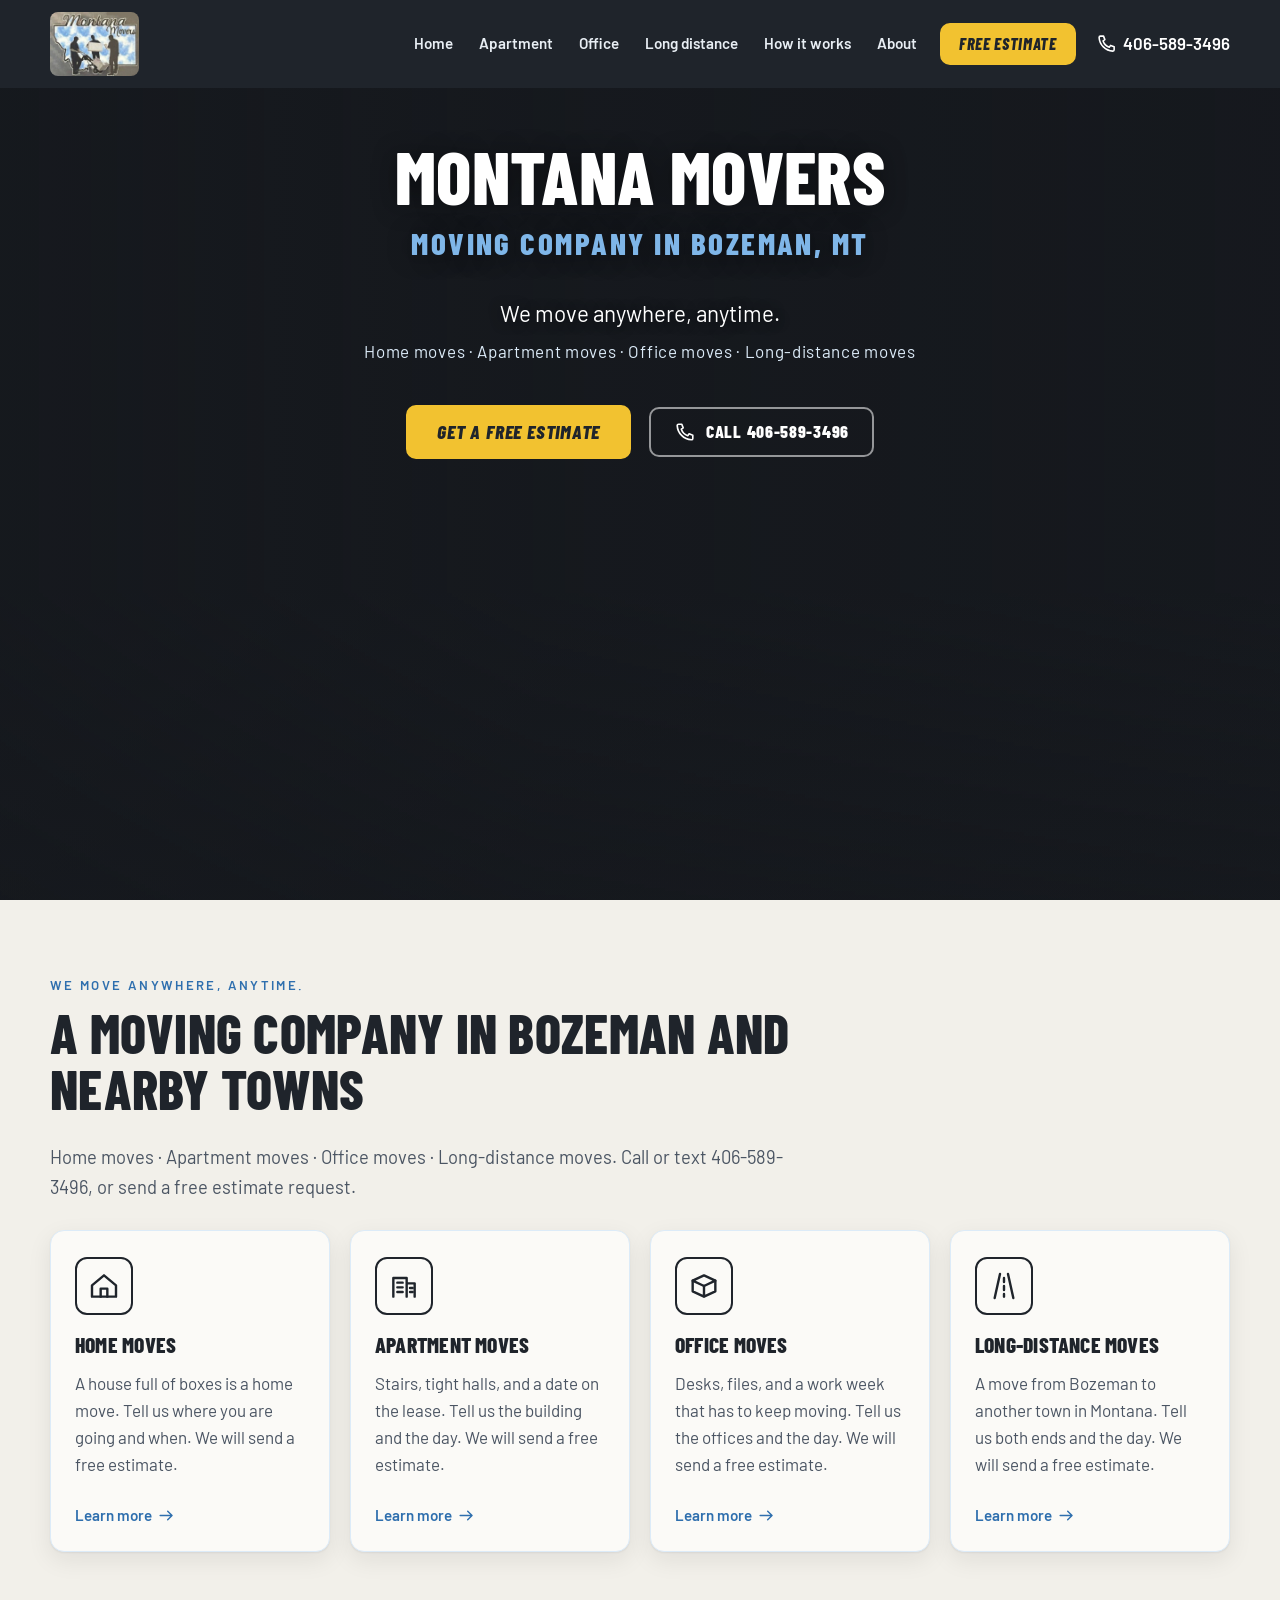
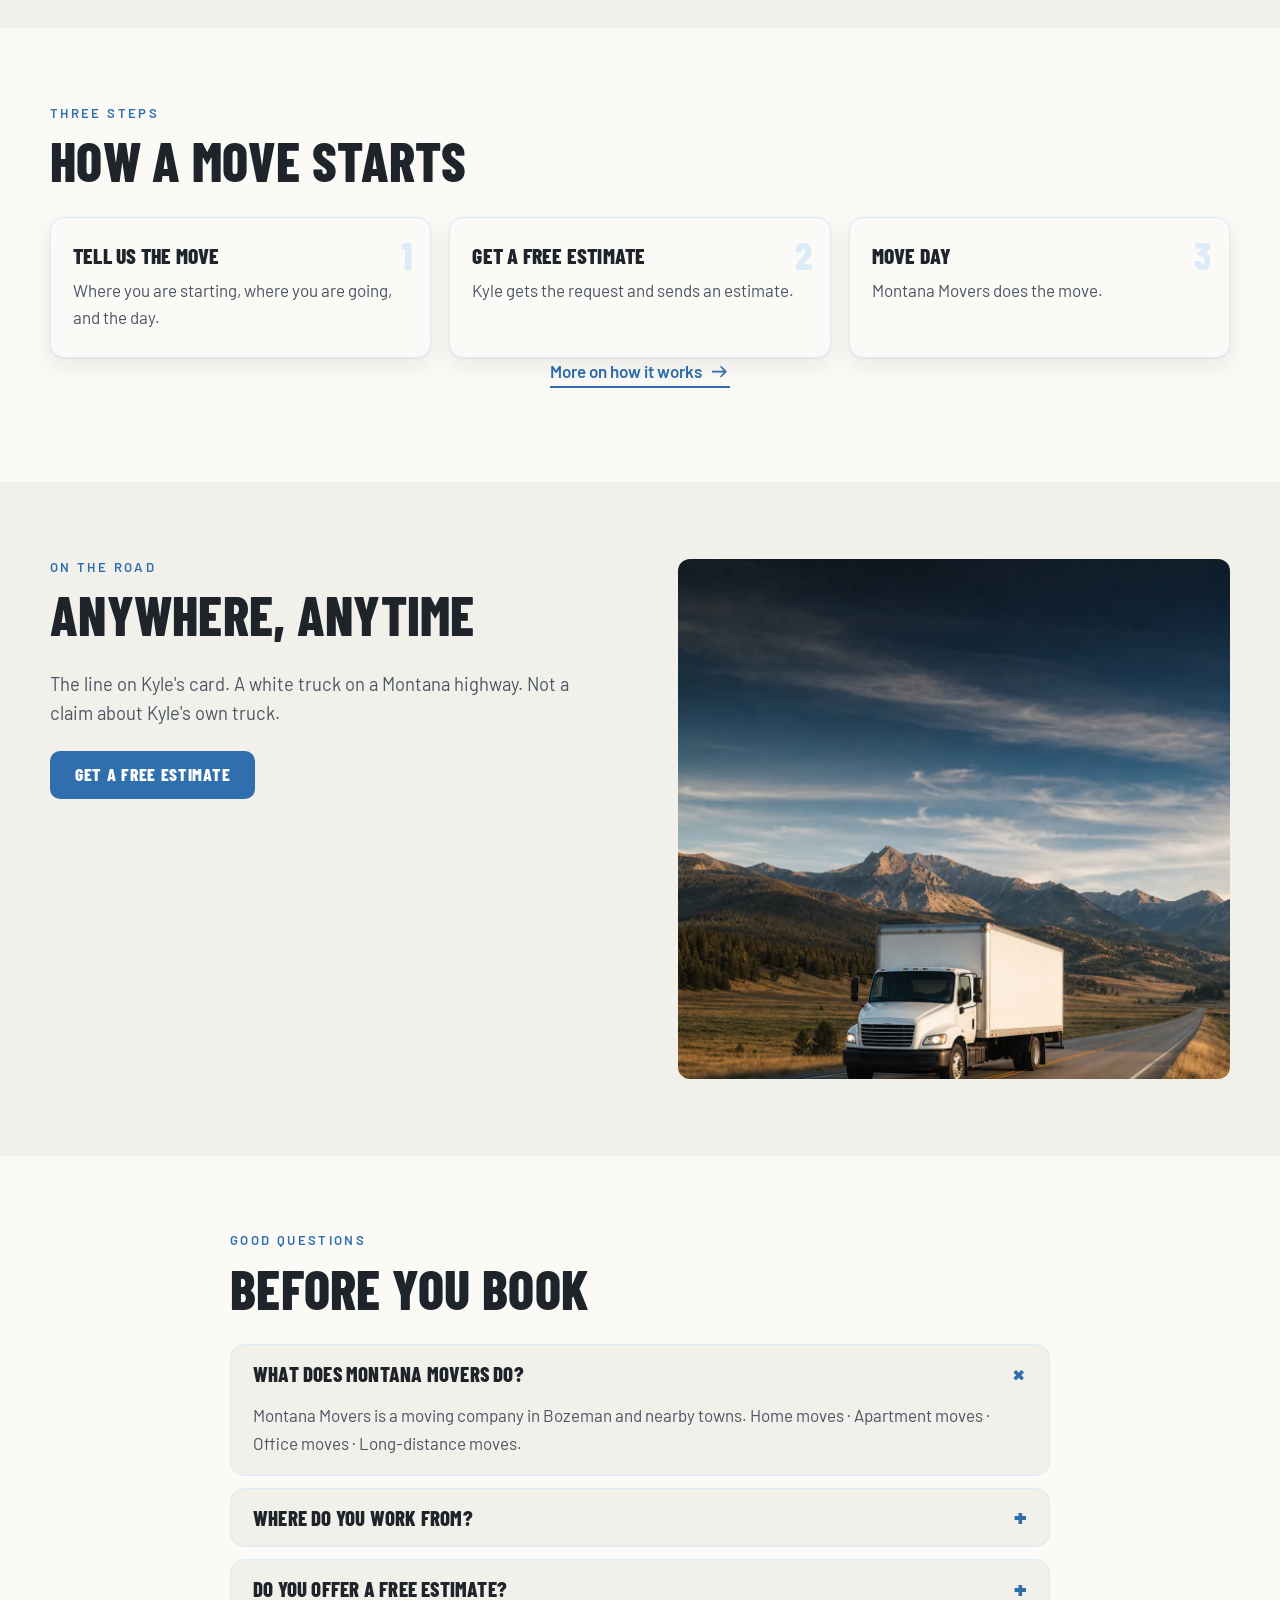
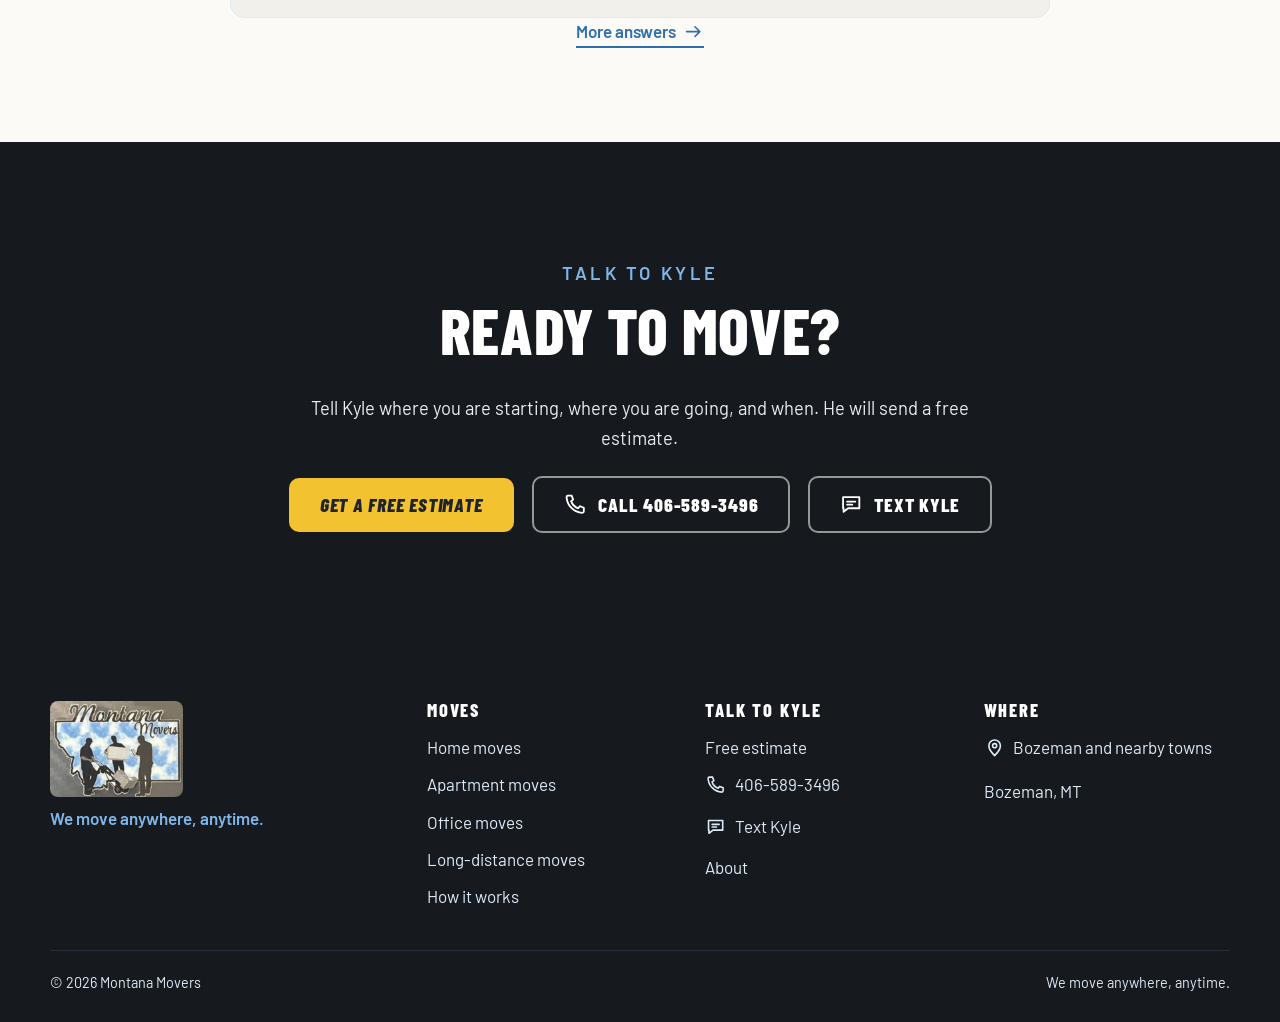
==== docs/index.html @ 8fa9cbfb "Deploy 2026-10-17 17:27" ====
<!doctype html>
<html lang="en-US">
<head>
<meta charset="utf-8">
<meta name="viewport" content="width=device-width, initial-scale=1, viewport-fit=cover">
<title>Montana Movers | Moving Company in Bozeman, MT</title>
<meta name="description" content="Montana Movers is a moving company in Bozeman, MT. Home, apartment, office, and long-distance moves. Get a free estimate or call 406-589-3496.">
<link rel="canonical" href="https://thomasg42.github.io/montana-movers/">
<meta name="robots" content="noindex, nofollow">
<meta name="theme-color" content="#16191E">
<meta name="format-detection" content="telephone=no">
<link rel="icon" href="./assets/favicon.png?v=20261017-logo" type="image/png">
<link rel="apple-touch-icon" href="./assets/apple-touch-icon.png">
<link rel="preconnect" href="https://fonts.googleapis.com">
<link rel="preconnect" href="https://fonts.gstatic.com" crossorigin>
<link rel="stylesheet" href="https://fonts.googleapis.com/css2?family=Barlow+Condensed:ital,wght@0,600;0,800;1,800&family=Barlow:wght@400;500;600&display=swap">
<link rel="stylesheet" href="./assets/site.css?v=20261017-logo">
<link rel="preload" as="image" href="./assets/hero/mm-hero-start-16x9.webp" fetchpriority="high" imagesrcset="./assets/hero/mm-hero-start-9x16.webp 1080w, ./assets/hero/mm-hero-start-16x9.webp 1920w" imagesizes="100vw">
<meta property="og:type" content="website">
<meta property="og:site_name" content="Montana Movers">
<meta property="og:title" content="Montana Movers | Moving Company in Bozeman, MT">
<meta property="og:description" content="Montana Movers is a moving company in Bozeman, MT. Home, apartment, office, and long-distance moves. Get a free estimate or call 406-589-3496.">
<meta property="og:url" content="https://thomasg42.github.io/montana-movers/">
<meta property="og:image" content="https://thomasg42.github.io/montana-movers/assets/og-image.png">
<meta property="og:image:width" content="1200">
<meta property="og:image:height" content="630">
<meta property="og:image:alt" content="A plain white moving truck on a driveway under Montana mountains and open sky. Illustrative scene, not Kyle's truck.">
<meta property="og:locale" content="en_US">
<meta name="twitter:card" content="summary_large_image">
<meta name="twitter:title" content="Montana Movers | Moving Company in Bozeman, MT">
<meta name="twitter:description" content="Montana Movers is a moving company in Bozeman, MT. Home, apartment, office, and long-distance moves. Get a free estimate or call 406-589-3496.">
<meta name="twitter:image" content="https://thomasg42.github.io/montana-movers/assets/og-image.png">
<meta name="geo.region" content="US-MT">
<meta name="geo.placename" content="Bozeman">
<script type="application/ld+json">{"@context":"https://schema.org","@type":"MovingCompany","@id":"https://thomasg42.github.io/montana-movers/#business","name":"Montana Movers","url":"https://thomasg42.github.io/montana-movers/","telephone":"+1-406-589-3496","logo":"https://thomasg42.github.io/montana-movers/assets/brand/montana-movers-logo.jpg","image":"https://thomasg42.github.io/montana-movers/assets/hero/mm-hero-end-16x9.jpg","slogan":"We move anywhere, anytime.","address":{"@type":"PostalAddress","addressLocality":"Bozeman","addressRegion":"MT","addressCountry":"US"},"areaServed":[{"@type":"City","name":"Bozeman"},{"@type":"State","name":"Montana"}],"hasOfferCatalog":{"@type":"OfferCatalog","name":"Moving services","itemListElement":[{"@type":"Offer","itemOffered":{"@type":"Service","name":"Home moves","url":"https://thomasg42.github.io/montana-movers/home-moving/"}},{"@type":"Offer","itemOffered":{"@type":"Service","name":"Apartment moves","url":"https://thomasg42.github.io/montana-movers/apartment-moving/"}},{"@type":"Offer","itemOffered":{"@type":"Service","name":"Office moves","url":"https://thomasg42.github.io/montana-movers/office-moving/"}},{"@type":"Offer","itemOffered":{"@type":"Service","name":"Long-distance moves","url":"https://thomasg42.github.io/montana-movers/long-distance-moving/"}}]}}</script>
<script type="application/ld+json">{"@context":"https://schema.org","@type":"WebSite","name":"Montana Movers","url":"https://thomasg42.github.io/montana-movers/","publisher":{"@id":"https://thomasg42.github.io/montana-movers/#business"}}</script>
<script>
(function(){
  document.documentElement.classList.add('js');
  var motion = false, save = false;
  try { motion = window.matchMedia('(prefers-reduced-motion: no-preference)').matches; } catch (e) {}
  try { save = !!(navigator.connection && navigator.connection.saveData); } catch (e) {}
  if (motion && !save) document.documentElement.classList.add('js-motion');
  setTimeout(function(){ if (!window.__mmReady) document.documentElement.classList.remove('js'); }, 3000);
})();
</script>
</head>
<body class="page-home">
<!-- Generated by website/build.mjs from website/src/. Edit the source, not this file. -->
<svg width="0" height="0" style="position:absolute" aria-hidden="true" focusable="false"><defs>
<symbol id="i-truck" viewBox="0 0 24 24"><path d="M2 16.5V7.5h11v9M13 10.5h4.5l3 3v3H13"/><circle cx="6" cy="17.5" r="1.8"/><circle cx="17" cy="17.5" r="1.8"/></symbol>
<symbol id="i-home" viewBox="0 0 24 24"><path d="M3 11.5 12 4l9 7.5V20H3z"/><path d="M9.5 20v-6h5v6"/></symbol>
<symbol id="i-building" viewBox="0 0 24 24"><path d="M4 20V6h10v14M14 10h6v10"/><path d="M7 9.5h4M7 13h4M7 16.5h4M16.5 13.5h2M16.5 16.5h2"/></symbol>
<symbol id="i-road" viewBox="0 0 24 24"><path d="M9 3 5 21M15 3l4 18M12 6v3M12 12v3M12 18v2"/></symbol>
<symbol id="i-box" viewBox="0 0 24 24"><path d="M3.5 8 12 4l8.5 4L12 12z"/><path d="M3.5 8v8L12 20V12M20.5 8v8L12 20"/></symbol>
<symbol id="i-phone" viewBox="0 0 24 24"><path d="M5 3.5h3.5l1.5 4-2 1.5a11 11 0 0 0 7 7l1.5-2 4 1.5V19a1.5 1.5 0 0 1-1.5 1.5A16.5 16.5 0 0 1 3.5 5 1.5 1.5 0 0 1 5 3.5z"/></symbol>
<symbol id="i-chat" viewBox="0 0 24 24"><path d="M4 5h16v11H9l-4.5 3.5V16H4z"/><path d="M8 9.5h8M8 12.5h5"/></symbol>
<symbol id="i-check" viewBox="0 0 24 24"><path d="M4.5 12.5l4.5 4.5 10.5-10.5"/></symbol>
<symbol id="i-arrow" viewBox="0 0 24 24"><path d="M4 12h15M13.5 6.5L19 12l-5.5 5.5"/></symbol>
<symbol id="i-pin" viewBox="0 0 24 24"><path d="M12 21s-6.5-6.2-6.5-11.2a6.5 6.5 0 0 1 13 0C18.5 14.8 12 21 12 21z"/><circle cx="12" cy="9.8" r="2.3"/></symbol>
</defs></svg>
<a class="skip" href="#main">Skip to content</a>
<header class="site-header" data-header>
  <div class="wrap header-inner">
    <a class="brand" href="./" aria-label="Montana Movers, home">
      <img class="brand-logo" src="./assets/brand/montana-movers-logo.jpg?v=20261017-logo" alt="Montana Movers" width="400" height="288" decoding="async">
    </a>
    <nav class="nav" aria-label="Main">
      <button class="nav-toggle" type="button" aria-expanded="false" aria-controls="nav-menu"><span class="bars" aria-hidden="true"></span><span class="nav-toggle-label">Menu</span></button>
      <ul id="nav-menu" class="nav-menu">
        <li><a href="./home-moving/">Home</a></li><li><a href="./apartment-moving/">Apartment</a></li><li><a href="./office-moving/">Office</a></li><li><a href="./long-distance-moving/">Long distance</a></li>
        <li><a href="./how-it-works/">How it works</a></li>
        <li><a href="./about/">About</a></li>
        <li class="nav-cta"><a class="btn btn-yellow" href="./free-estimate/"><span>Free estimate</span></a></li>
      </ul>
    </nav>
    <a class="header-phone" href="tel:+14065893496"><svg class="ico" aria-hidden="true" focusable="false"><use href="#i-phone"></use></svg><span>406-589-3496</span></a>
  </div>
</header>
<main id="main">

<section class="hero" data-hero-slot="out-of-the-mess" aria-labelledby="hero-title">
  <div class="hero-media" aria-hidden="true">
    
    <picture class="hero-poster hero-poster-start">
      <source media="(orientation: portrait)" type="image/webp" srcset="./assets/hero/mm-hero-start-9x16.webp?v=20261017-logo">
      <source media="(orientation: portrait)" type="image/jpeg" srcset="./assets/hero/mm-hero-start-9x16.jpg?v=20261017-logo">
      <source type="image/webp" srcset="./assets/hero/mm-hero-start-16x9.webp?v=20261017-logo">
      <img src="./assets/hero/mm-hero-start-16x9.jpg?v=20261017-logo" alt="Packed two-car garage with a clear path to an open door. Illustrative scene, not a customer home." width="1920" height="1080" fetchpriority="high" decoding="async">
    </picture>
    
    <picture class="hero-poster hero-poster-end">
      <source media="(orientation: portrait)" type="image/webp" srcset="./assets/hero/mm-hero-end-9x16.webp?v=20261017-logo">
      <source media="(orientation: portrait)" type="image/jpeg" srcset="./assets/hero/mm-hero-end-9x16.jpg?v=20261017-logo">
      <source type="image/webp" srcset="./assets/hero/mm-hero-end-16x9.webp?v=20261017-logo">
      <img src="./assets/hero/mm-hero-end-16x9.jpg?v=20261017-logo" alt="A plain white moving truck on a driveway under Montana mountains and open sky. Illustrative scene, not Kyle's truck." width="1920" height="1080"  decoding="async">
    </picture>
    <canvas class="hero-canvas" data-hero-canvas></canvas>
    <video class="hero-video" data-hero-video poster="./assets/hero/mm-hero-start-16x9.jpg?v=20261017-logo" muted playsinline preload="none" disablepictureinpicture tabindex="-1"></video>
  </div>
  <div class="hero-inner">
    <a class="skip-intro" href="#what-we-do">Skip intro</a>
    <div class="hero-beat hero-beat-1" data-beat="1">
      <p class="hero-line">Moving day looks like this.</p>
      <p class="scroll-cue">Scroll</p>
    </div>
    <div class="hero-beat hero-beat-2" data-beat="2">
      <p class="hero-line">We'll take it from here.</p>
    </div>
    <div class="hero-beat hero-beat-3 is-on" data-beat="3">
      <div class="hero-reveal-copy">
        <h1 id="hero-title">Montana Movers <span class="hero-sub">Moving company in Bozeman, MT</span></h1>
        <p class="hero-tagline">We move anywhere, anytime.</p>
        <p class="hero-what">Home moves · Apartment moves · Office moves · Long-distance moves</p>
      </div>
      <div class="hero-reveal-actions btn-row">
        <a class="btn btn-yellow btn-lg" href="./free-estimate/"><span>Get a free estimate</span></a>
        <a class="btn btn-ghost-light" href="tel:+14065893496"><svg class="ico" aria-hidden="true" focusable="false"><use href="#i-phone"></use></svg><span>Call 406-589-3496</span></a>
      </div>
    </div>
  </div>
</section>

<section class="section section-paper" id="what-we-do" aria-labelledby="do-title">
  <div class="wrap">
    <div class="section-head reveal">
      <p class="kicker">We move anywhere, anytime.</p>
      <h2 id="do-title">A moving company in Bozeman and nearby towns</h2>
      <p class="section-lead">Home moves · Apartment moves · Office moves · Long-distance moves. Call or text 406-589-3496, or send a free estimate request.</p>
    </div>
    <div class="cards">
    <a class="card service-card reveal" style="--i:0" href="./home-moving/">
      <span class="card-ico"><svg class="ico" aria-hidden="true" focusable="false"><use href="#i-home"></use></svg></span>
      <h3>Home moves</h3>
      <p>A house full of boxes is a home move. Tell us where you are going and when. We will send a free estimate.</p>
      <span class="card-foot"><span class="card-more">Learn more<svg class="ico" aria-hidden="true" focusable="false"><use href="#i-arrow"></use></svg></span></span>
    </a>
    <a class="card service-card reveal" style="--i:1" href="./apartment-moving/">
      <span class="card-ico"><svg class="ico" aria-hidden="true" focusable="false"><use href="#i-building"></use></svg></span>
      <h3>Apartment moves</h3>
      <p>Stairs, tight halls, and a date on the lease. Tell us the building and the day. We will send a free estimate.</p>
      <span class="card-foot"><span class="card-more">Learn more<svg class="ico" aria-hidden="true" focusable="false"><use href="#i-arrow"></use></svg></span></span>
    </a>
    <a class="card service-card reveal" style="--i:2" href="./office-moving/">
      <span class="card-ico"><svg class="ico" aria-hidden="true" focusable="false"><use href="#i-box"></use></svg></span>
      <h3>Office moves</h3>
      <p>Desks, files, and a work week that has to keep moving. Tell us the offices and the day. We will send a free estimate.</p>
      <span class="card-foot"><span class="card-more">Learn more<svg class="ico" aria-hidden="true" focusable="false"><use href="#i-arrow"></use></svg></span></span>
    </a>
    <a class="card service-card reveal" style="--i:3" href="./long-distance-moving/">
      <span class="card-ico"><svg class="ico" aria-hidden="true" focusable="false"><use href="#i-road"></use></svg></span>
      <h3>Long-distance moves</h3>
      <p>A move from Bozeman to another town in Montana. Tell us both ends and the day. We will send a free estimate.</p>
      <span class="card-foot"><span class="card-more">Learn more<svg class="ico" aria-hidden="true" focusable="false"><use href="#i-arrow"></use></svg></span></span>
    </a>
  </div>
  </div>
</section>

<section class="section section-white" aria-labelledby="steps-title">
  <div class="wrap">
    <div class="section-head reveal">
      <p class="kicker">Three steps</p>
      <h2 id="steps-title">How a move starts</h2>
    </div>
    <ol class="flow"><li class="reveal" style="--i:0"><span class="flow-n">1</span><h3>Tell us the move</h3><p>Where you are starting, where you are going, and the day.</p></li><li class="reveal" style="--i:1"><span class="flow-n">2</span><h3>Get a free estimate</h3><p>Kyle gets the request and sends an estimate.</p></li><li class="reveal" style="--i:2"><span class="flow-n">3</span><h3>Move day</h3><p>Montana Movers does the move.</p></li></ol>
    <p class="center reveal"><a class="text-link" href="./how-it-works/">More on how it works<svg class="ico" aria-hidden="true" focusable="false"><use href="#i-arrow"></use></svg></a></p>
  </div>
</section>

<section class="section section-paper" aria-labelledby="road-title">
  <div class="wrap split">
    <div class="reveal">
      <p class="kicker">On the road</p>
      <h2 id="road-title">Anywhere, anytime</h2>
      <p class="section-lead">The line on Kyle's card. A white truck on a Montana highway. Not a claim about Kyle's own truck.</p>
      <div class="btn-row">
        <a class="btn btn-sky" href="./free-estimate/"><span>Get a free estimate</span></a>
      </div>
    </div>
    <figure class="road-photo reveal">
      <img src="./assets/photos/anywhere-anytime.webp?v=20261017-logo" alt="A white box truck on a Montana highway with mountains ahead. Illustrative. Not Kyle's truck." width="1122" height="1402" loading="lazy">
      <figcaption>Illustrative. Not Kyle's truck or a customer's job.</figcaption>
    </figure>
  </div>
</section>

<section class="section section-white" aria-labelledby="faq-title">
  <div class="wrap narrow">
    <div class="section-head reveal">
      <p class="kicker">Good questions</p>
      <h2 id="faq-title">Before you book</h2>
    </div>
    <div class="faq"><details class="faq-item reveal" open><summary><h3>What does Montana Movers do?</h3></summary><div class="faq-a"><p>Montana Movers is a moving company in Bozeman and nearby towns. Home moves · Apartment moves · Office moves · Long-distance moves.</p></div></details><details class="faq-item reveal"><summary><h3>Where do you work from?</h3></summary><div class="faq-a"><p>Bozeman, MT. Bozeman and nearby towns.</p></div></details><details class="faq-item reveal"><summary><h3>Do you offer a free estimate?</h3></summary><div class="faq-a"><p>Yes. Send the move details or call 406-589-3496.</p></div></details></div>
    <p class="center reveal"><a class="text-link" href="./how-it-works/#faq">More answers<svg class="ico" aria-hidden="true" focusable="false"><use href="#i-arrow"></use></svg></a></p>
  </div>
</section>

<section class="cta-band" aria-labelledby="cta-title">
  <div class="wrap cta-inner reveal">
    <p class="kicker kicker-light">Talk to Kyle</p>
    <h2 id="cta-title">Ready to move?</h2>
    <p>Tell Kyle where you are starting, where you are going, and when. He will send a free estimate.</p>
    <div class="btn-row">
      <a class="btn btn-yellow btn-lg" href="./free-estimate/"><span>Get a free estimate</span></a>
      <a class="btn btn-ghost-light btn-lg" href="tel:+14065893496"><svg class="ico" aria-hidden="true" focusable="false"><use href="#i-phone"></use></svg><span>Call 406-589-3496</span></a>
      <a class="btn btn-ghost-light btn-lg" href="sms:+14065893496"><svg class="ico" aria-hidden="true" focusable="false"><use href="#i-chat"></use></svg><span>Text Kyle</span></a>
    </div>
  </div>
</section>
</main>
<footer class="site-footer">
  <div class="footer-body">
    <div class="wrap footer-grid">
      <div class="footer-brand">
        <a class="brand brand-footer" href="./" aria-label="Montana Movers, home"><img class="brand-logo" src="./assets/brand/montana-movers-logo.jpg?v=20261017-logo" alt="Montana Movers" width="400" height="288" decoding="async"></a>
        <p class="footer-tagline">We move anywhere, anytime.</p>
      </div>
      <div>
        <h2 class="footer-h">Moves</h2>
        <ul>
          <li><a href="./home-moving/">Home moves</a></li><li><a href="./apartment-moving/">Apartment moves</a></li><li><a href="./office-moving/">Office moves</a></li><li><a href="./long-distance-moving/">Long-distance moves</a></li>
          <li><a href="./how-it-works/">How it works</a></li>
        </ul>
      </div>
      <div>
        <h2 class="footer-h">Talk to Kyle</h2>
        <ul>
          <li><a href="./free-estimate/">Free estimate</a></li>
          <li><a href="tel:+14065893496"><svg class="ico" aria-hidden="true" focusable="false"><use href="#i-phone"></use></svg><span>406-589-3496</span></a></li>
          <li><a href="sms:+14065893496"><svg class="ico" aria-hidden="true" focusable="false"><use href="#i-chat"></use></svg><span>Text Kyle</span></a></li>
          <li><a href="./about/">About</a></li>
        </ul>
      </div>
      <div>
        <h2 class="footer-h">Where</h2>
        <p class="footer-where"><svg class="ico" aria-hidden="true" focusable="false"><use href="#i-pin"></use></svg><span>Bozeman and nearby towns</span></p>
        <p class="footer-where">Bozeman, MT</p>
      </div>
    </div>
    <div class="wrap legal">
      <span>&copy; 2026 Montana Movers</span>
      <span>We move anywhere, anytime.</span>
    </div>
  </div>
</footer>
<div class="mobile-bar" aria-label="Contact Kyle">
  <a href="tel:+14065893496"><svg class="ico" aria-hidden="true" focusable="false"><use href="#i-phone"></use></svg><span>Call</span></a>
  <a href="sms:+14065893496"><svg class="ico" aria-hidden="true" focusable="false"><use href="#i-chat"></use></svg><span>Text</span></a>
  <a class="mb-primary" href="./free-estimate/"><span>Free estimate</span></a>
</div>
<script src="./assets/config.js?v=20261017-logo"></script>
<script src="./assets/mm-core.js?v=20261017-logo"></script>
<script src="./assets/site.js?v=20261017-logo" defer></script>
</body>
</html>
---- docs/assets/site.css ----
/* Montana Movers. Bridger Bayworks design system, Kyle's card colors. */
:root {
  --graphite-900: #16191E;
  --graphite-800: #1F242B;
  --graphite-700: #2B3139;
  --sky: #7FB6E8;
  --sky-600: #2F6FAE;
  --sky-200: #DCEBF8;
  --paper: #F2F0EA;
  --paper-2: #E8E5DC;
  --white: #FBFAF7;
  --ink: #1D232B;
  --ink-soft: #4B5563;
  --yellow: #F2C230;
  --yellow-600: #E0AE16;
  --ok: #2E7D4F;
  --err: #B3261E;
  --radius: 14px;
  --shadow: 0 1px 2px rgba(22, 25, 30, .06), 0 8px 24px rgba(22, 25, 30, .08);
  --display: 'Barlow Condensed', 'Arial Narrow', 'Roboto Condensed', sans-serif;
  --body: 'Barlow', system-ui, -apple-system, 'Segoe UI', sans-serif;
  --header-h: 88px;
}

*, *::before, *::after { box-sizing: border-box; }
html { -webkit-text-size-adjust: 100%; scroll-padding-top: calc(var(--header-h) + 12px); }
body {
  margin: 0;
  font: 400 1.0625rem/1.6 var(--body);
  color: var(--ink);
  background: var(--paper);
  overflow-x: hidden;
}
img, svg { display: block; max-width: 100%; }
a { color: var(--sky-600); }
a:hover { color: #245888; }
:focus-visible { outline: 3px solid var(--yellow); outline-offset: 2px; border-radius: 4px; }
h1, h2, h3 { font-family: var(--display); font-weight: 800; line-height: 1.02; margin: 0 0 .5em; text-transform: uppercase; letter-spacing: .005em; color: var(--graphite-800); }
h1 { font-size: clamp(2.5rem, 7vw, 4.6rem); }
h2 { font-size: clamp(2.1rem, 5vw, 3.4rem); }
h3 { font-size: 1.35rem; letter-spacing: .01em; }
p { margin: 0 0 1em; }
address { font-style: normal; }
.sr-only { position: absolute; width: 1px; height: 1px; padding: 0; margin: -1px; overflow: hidden; clip: rect(0 0 0 0); white-space: nowrap; border: 0; }
.center { text-align: center; }
.wrap { width: min(1180px, 100% - 32px); margin-inline: auto; }
.narrow { width: min(820px, 100% - 32px); }
.ico { width: 1.25em; height: 1.25em; flex: none; fill: none; stroke: currentColor; stroke-width: 1.8; stroke-linecap: round; stroke-linejoin: round; }
.skip, .skip-intro {
  position: absolute; left: 12px; z-index: 100;
  background: var(--yellow); color: var(--graphite-800);
  padding: 10px 14px; border-radius: 8px; font-weight: 600; text-decoration: none;
}
.skip { top: -60px; }
.skip:focus { top: 12px; }
.skip-intro { top: 12px; right: 12px; left: auto; opacity: 0; pointer-events: none; }
.skip-intro:focus { opacity: 1; pointer-events: auto; }

.kicker { font: 600 .82rem/1.3 var(--body); letter-spacing: .18em; text-transform: uppercase; color: var(--sky-600); margin-bottom: .7rem; }
.kicker-light { color: var(--sky); }
.lead { font-size: clamp(1.1rem, 2.2vw, 1.3rem); max-width: 40em; }
.fine { font-size: .9rem; color: var(--ink-soft); margin: .8rem 0 0; }
.opt { font-weight: 400; color: var(--ink-soft); font-size: .9em; }

.btn {
  --bg: var(--sky-600); --fg: #fff;
  display: inline-flex; align-items: center; justify-content: center; gap: .55em;
  min-height: 48px; padding: .7em 1.3em;
  background: var(--bg); color: var(--fg);
  font: 800 1.1rem/1 var(--display); letter-spacing: .04em; text-transform: uppercase; text-decoration: none;
  border: 2px solid var(--bg); border-radius: 10px; cursor: pointer;
  transition: transform .18s ease, background-color .18s ease, box-shadow .18s ease;
}
.btn:hover { color: var(--fg); transform: translateY(-1px); box-shadow: 0 6px 18px rgba(22, 25, 30, .18); }
.btn:active { transform: translateY(0); }
.btn-lg { min-height: 54px; font-size: 1.22rem; padding: .75em 1.5em; }
.btn-block { width: 100%; }
.btn-sky { --bg: var(--sky-600); --fg: #fff; }
.btn-yellow { --bg: var(--yellow); --fg: var(--graphite-800); font-style: italic; }
.btn-yellow:hover { --bg: var(--yellow-600); }
.btn-outline { --bg: transparent; --fg: var(--sky-600); border-color: var(--sky-600); }
.btn-outline:hover { --bg: var(--sky-600); --fg: #fff; }
.btn-ghost-light { --bg: transparent; --fg: #fff; border-color: rgba(255, 255, 255, .55); }
.btn-ghost-light:hover { --bg: rgba(255, 255, 255, .12); border-color: #fff; }
.btn-row { display: flex; flex-wrap: wrap; gap: 14px 18px; align-items: center; margin-top: 1.4rem; }
.text-link { display: inline-flex; align-items: center; gap: .4em; font-weight: 600; text-decoration: none; border-bottom: 2px solid currentColor; padding-bottom: 1px; }
.text-link .ico { transition: transform .18s ease; }
.text-link:hover .ico { transform: translateX(3px); }

/* ---------- header ---------- */
.site-header { position: sticky; top: 0; z-index: 50; background: var(--graphite-800); color: #fff; transition: box-shadow .2s ease; }
.site-header.is-scrolled { box-shadow: 0 4px 20px rgba(0, 0, 0, .25); }
.header-inner { display: flex; align-items: center; gap: 20px; min-height: var(--header-h); }
.brand { display: inline-flex; align-items: center; gap: 12px; text-decoration: none; color: #fff; margin-right: auto; }
.brand:hover { color: #fff; }
.brand-state { width: 42px; height: 28px; color: var(--sky); flex: none; }
.brand-words { display: grid; font-family: var(--display); font-weight: 800; text-transform: uppercase; line-height: .9; }
.brand-words .b1 { font-size: 1.28rem; letter-spacing: .04em; color: #fff; }
.brand-words .b2 { font-size: .68rem; letter-spacing: .22em; font-family: var(--body); font-weight: 600; color: var(--sky); margin-top: 4px; }
.nav-menu { list-style: none; margin: 0; padding: 0; display: flex; align-items: center; gap: 4px; }
.nav-menu a:not(.btn) { display: block; padding: 10px 11px; color: #E8EEF4; text-decoration: none; font: 600 .95rem/1 var(--body); border-radius: 8px; }
.nav-menu a:not(.btn):hover, .nav-menu a[aria-current="page"]:not(.btn) { color: #fff; background: rgba(255, 255, 255, .08); }
.nav-menu a[aria-current="page"]:not(.btn) { box-shadow: inset 0 -3px 0 var(--yellow); }
.nav-cta { margin-left: 8px; }
.nav-cta .btn { min-height: 42px; font-size: 1.02rem; padding: .55em 1.05em; }
.nav-toggle { display: none; }
.header-phone { display: inline-flex; align-items: center; gap: 6px; color: #fff; text-decoration: none; font-weight: 600; }

@media (max-width: 1080px) {
  .nav-toggle {
    display: inline-flex; align-items: center; gap: 8px; min-height: 44px; padding: 8px 12px;
    background: transparent; color: #fff; border: 1.5px solid rgba(255, 255, 255, .4); border-radius: 10px;
    font: 600 .95rem/1 var(--body); cursor: pointer;
  }
  .bars, .bars::before, .bars::after { display: block; width: 18px; height: 2px; background: currentColor; border-radius: 2px; position: relative; transition: transform .2s ease; }
  .bars::before, .bars::after { content: ''; position: absolute; left: 0; }
  .bars::before { top: -6px; } .bars::after { top: 6px; }
  .nav-toggle[aria-expanded="true"] .bars { background: transparent; }
  .nav-toggle[aria-expanded="true"] .bars::before { transform: translateY(6px) rotate(45deg); }
  .nav-toggle[aria-expanded="true"] .bars::after { transform: translateY(-6px) rotate(-45deg); }
  .nav-menu {
    position: absolute; left: 0; right: 0; top: 100%;
    flex-direction: column; align-items: stretch; gap: 0; padding: 8px 16px 18px;
    background: var(--graphite-800); border-top: 1px solid rgba(255, 255, 255, .08);
    box-shadow: 0 18px 30px rgba(0, 0, 0, .3);
  }
  .js .nav-menu { display: none; }
  .js .nav-menu.is-open { display: flex; }
  .nav-menu a:not(.btn) { padding: 14px 6px; font-size: 1.08rem; border-bottom: 1px solid rgba(255, 255, 255, .07); border-radius: 0; }
  .nav-cta { margin: 14px 0 0; }
  .nav-cta .btn { width: 100%; min-height: 52px; }
}
@media (max-width: 639px) {
  .header-phone { display: none; }
}
@media (max-width: 420px) {
  .brand-state { width: 34px; height: 22px; }
  .brand-words .b1 { font-size: 1.05rem; }
  .nav-toggle-label { display: none; }
}

.crumbs { position: absolute; z-index: 2; left: 0; right: 0; padding-top: 14px; }
.crumbs ol { list-style: none; display: flex; flex-wrap: wrap; gap: 6px; margin: 0; padding: 0; font-size: .88rem; color: var(--sky); }
.crumbs li + li::before { content: '/'; margin-right: 6px; opacity: .6; }
.crumbs a { color: #fff; text-decoration: none; }
.crumbs a:hover { text-decoration: underline; }
.page-estimate .crumbs ol { color: var(--ink-soft); }
.page-estimate .crumbs a { color: var(--sky-600); }
main { position: relative; }

/* ---------- hero: Out of the mess ---------- */
.hero {
  --hero-stage: max(420px, calc(100vh - var(--header-h)));
  --hero-scrub: 260vh;
  --hero-p: 0;
  position: relative; isolation: isolate; color: #fff; background: var(--graphite-900);
}
@supports (height: 100svh) {
  .hero { --hero-stage: max(420px, calc(100svh - var(--header-h))); --hero-scrub: 260svh; }
}
.js-motion .hero.is-scrub::after { content: ''; display: block; height: var(--hero-scrub); }
.hero-media { position: sticky; top: var(--header-h); z-index: 0; height: var(--hero-stage); overflow: hidden; background: var(--graphite-900); }
.hero-poster, .hero-poster img, .hero-canvas { position: absolute; inset: 0; width: 100%; height: 100%; object-fit: cover; object-position: 50% 40%; pointer-events: none; }
.hero-poster { margin: 0; }
.hero-poster-start { opacity: 0; }
.hero-poster-end { opacity: 1; }
.js-motion .hero:not(.is-static) .hero-poster-start { opacity: 1; }
.js-motion .hero:not(.is-static) .hero-poster-end { opacity: 0; }
.hero-canvas { opacity: 0; transition: opacity .4s ease; }
.hero-canvas.is-ready { opacity: 1; }
/* Same box as the canvas, hidden under it. A 1px offscreen video stays on frame 0 in Chromium. */
.hero-video { position: absolute; inset: 0; width: 100%; height: 100%; object-fit: cover; object-position: 50% 40%; opacity: 0; pointer-events: none; }
.hero-video::-webkit-media-controls,
.hero-video::-webkit-media-controls-start-playback-button { display: none !important; -webkit-appearance: none; opacity: 0; pointer-events: none; }
.hero-inner {
  position: relative; z-index: 1; isolation: isolate;
  margin-top: calc(-1 * var(--hero-stage)); min-height: var(--hero-stage);
}
.hero-inner.is-pinned { position: sticky; top: var(--header-h); }
.hero-inner::before {
  content: ''; position: absolute; inset: 0; z-index: -1; pointer-events: none;
  background:
    linear-gradient(90deg, rgba(22, 25, 30, .52) 0%, rgba(22, 25, 30, .28) 42%, rgba(22, 25, 30, .12) 100%),
    linear-gradient(0deg, rgba(22, 25, 30, .35) 0%, rgba(22, 25, 30, 0) 38%);
}
.hero-beat {
  position: absolute; left: 0; right: 0;
  opacity: 0; pointer-events: none;
  transition: opacity .35s ease;
  padding: 0 max(16px, calc((100% - 1180px) / 2));
}
.hero-beat.is-on { opacity: 1; pointer-events: auto; }
.hero-beat-1, .hero-beat-2 { bottom: 14%; max-width: 720px; }
.hero-line {
  font: 800 clamp(2.2rem, 6vw, 4.2rem)/1 var(--display);
  text-transform: uppercase; letter-spacing: .01em;
  text-shadow: 0 2px 24px rgba(0, 0, 0, .45);
  margin: 0;
}
.scroll-cue {
  margin: 14px 0 0;
  font: 600 .78rem/1 var(--body); letter-spacing: .2em; text-transform: uppercase; color: var(--sky);
}
.hero-beat-3 {
  top: 5%; bottom: auto; display: flex; flex-direction: column; align-items: center;
  text-align: center; padding-top: 1vh; max-height: 34%;
}
.hero-reveal-copy { max-width: 860px; }
.hero-beat-3 h1 {
  color: #fff; text-shadow: 0 2px 24px rgba(0, 0, 0, .45);
  display: grid; gap: .2em;
}
.hero-sub {
  display: block; font-size: .42em; letter-spacing: .08em; color: var(--sky);
  font-weight: 800;
}
.hero-tagline { color: #fff; font-size: clamp(1.15rem, 2vw, 1.4rem); margin: .4em 0 .3em; text-shadow: 0 1px 12px rgba(0,0,0,.5); }
.hero-what { color: var(--sky-200); letter-spacing: .04em; }
.hero-reveal-actions { justify-content: center; }

/* Without motion: one screen, end still, beat 3 on. h1 stays in the DOM. */
html:not(.js-motion) .hero-beat-1,
html:not(.js-motion) .hero-beat-2 { opacity: 0; pointer-events: none; }
html:not(.js-motion) .hero-beat-3 { opacity: 1; pointer-events: auto; }
.hero.is-static .hero-beat-1,
.hero.is-static .hero-beat-2 { opacity: 0; pointer-events: none; }
.hero.is-static .hero-beat-3 { opacity: 1; pointer-events: auto; }

/* Motion: beat 3 copy is transparent until the reveal. Never display:none or visibility:hidden. */
.js-motion .hero:not(.is-static) .hero-beat-3:not(.is-on) { opacity: 0; pointer-events: none; }
.js-motion .hero:not(.is-static) .hero-beat-3:not(.is-on) h1 { opacity: 0; }

@media (max-width: 1080px) {
  .hero { --hero-scrub: 220vh; }
  @supports (height: 100svh) { .hero { --hero-scrub: 220svh; } }
  .hero-inner::before {
    background: linear-gradient(0deg, rgba(22, 25, 30, .88) 0%, rgba(22, 25, 30, .55) 42%, rgba(22, 25, 30, .2) 72%, rgba(22, 25, 30, .15) 100%);
  }
  .hero-beat-1, .hero-beat-2 { bottom: calc(72px + env(safe-area-inset-bottom)); max-width: none; }
  .hero-beat-3 { top: 6%; bottom: 0; max-height: none; justify-content: space-between; padding-bottom: calc(72px + env(safe-area-inset-bottom)); }
  .hero-reveal-copy { padding-top: 8px; }
  .hero-reveal-actions { width: 100%; margin-top: 0; padding-bottom: 8px; }
  .hero-reveal-actions .btn-yellow { width: 100%; }
}
@media (max-width: 760px) {
  .hero-line { font-size: clamp(1.8rem, 8vw, 2.6rem); }
  .hero-inner { padding: 0; }
}
@media print { .js-motion .hero.is-scrub::after, .hero-canvas { display: none; } }

/* ---------- inner page hero ---------- */
.page-hero {
  position: relative; overflow: hidden; color: #fff;
  padding: 92px 0 72px;
  background: radial-gradient(110% 100% at 85% 0%, #2B3139 0%, var(--graphite-800) 58%, var(--graphite-900) 100%);
}
.page-hero-short { min-height: 70svh; display: flex; align-items: center; }
.page-hero-inner { position: relative; z-index: 1; }
.page-hero h1 { color: #fff; max-width: 16em; }
.page-hero .lead { color: #E8EEF4; }
.page-hero-photo .page-hero-inner { display: grid; grid-template-columns: 1fr 1fr; gap: 45px; align-items: center; }
.page-hero-photo-frame { margin: 0; height: 370px; position: relative; overflow: hidden; border-radius: 10px; }
.page-hero-photo-frame img { width: 100%; height: 100%; object-fit: cover; }
.page-hero-photo-frame figcaption { position: absolute; bottom: 0; left: 0; right: 0; padding: 28px 18px 12px; background: linear-gradient(transparent, #081221d9); color: #fff; font-size: .74rem; }

/* ---------- sections ---------- */
.section { position: relative; padding: clamp(46px, 6vw, 78px) 0; }
.section-tight { padding-top: 24px; }
.section-paper { background-color: var(--paper); }
.section-white { background: var(--white); }
.section-head { max-width: 760px; margin-bottom: 28px; }
.section-lead { font-size: 1.15rem; color: var(--ink-soft); }
.split { display: grid; grid-template-columns: 1fr 1fr; gap: clamp(32px, 6vw, 80px); align-items: start; }
.stack { display: grid; gap: 20px; }
@media (max-width: 860px) { .split { grid-template-columns: 1fr; } .page-hero-photo .page-hero-inner { grid-template-columns: 1fr; } }

.cards { display: grid; grid-template-columns: repeat(4, 1fr); gap: 20px; }
@media (max-width: 1080px) { .cards { grid-template-columns: repeat(2, 1fr); } }
@media (max-width: 620px) { .cards { grid-template-columns: 1fr; } }
.card {
  display: flex; flex-direction: column; gap: 4px;
  padding: 26px 24px 22px; background: var(--white);
  border: 1px solid var(--sky-200); border-radius: var(--radius);
  color: var(--ink); text-decoration: none; box-shadow: var(--shadow);
  transition: transform .2s ease, box-shadow .2s ease, border-color .2s ease;
}
a.card:hover { color: var(--ink); transform: translateY(-4px); border-color: var(--sky); }
.card p { color: var(--ink-soft); margin-bottom: 1.1em; }
.card-ico {
  display: inline-grid; place-items: center; width: 58px; height: 58px; margin-bottom: 14px;
  border: 2px solid var(--graphite-800); border-radius: 12px; color: var(--graphite-800);
}
.card-ico .ico { width: 32px; height: 32px; }
.card-foot { margin-top: auto; }
.card-more { display: inline-flex; align-items: center; gap: .35em; font-weight: 600; color: var(--sky-600); font-size: .95rem; }

.ticks { list-style: none; padding: 0; margin: 1.2rem 0 0; display: grid; gap: 12px; }
.ticks li { display: flex; gap: 10px; align-items: center; font-weight: 500; }
.ticks .ico { color: #fff; background: var(--sky-600); border-radius: 50%; padding: 4px; width: 26px; height: 26px; stroke-width: 2.6; }

.flow { list-style: none; margin: 0; padding: 0; display: grid; grid-template-columns: repeat(3, 1fr); gap: 18px; }
@media (max-width: 860px) { .flow { grid-template-columns: 1fr; } }
.flow li { position: relative; padding: 26px 22px; background: var(--white); border-radius: var(--radius); border: 1px solid var(--sky-200); box-shadow: var(--shadow); }
.flow-n { position: absolute; top: 18px; right: 18px; font: 800 2.4rem/1 var(--display); color: var(--sky-200); }
.flow p { color: var(--ink-soft); margin: 0; }

.price-card { padding: 30px 28px; background: var(--white); border: 1px solid var(--sky-200); border-radius: 18px; box-shadow: var(--shadow); }
.price-big { font: 800 2.4rem/1 var(--display); color: var(--graphite-800); margin: 0 0 18px; letter-spacing: .02em; }
.price-card .btn { margin-top: 12px; }

.road-photo { margin: 0; position: relative; border-radius: 12px; overflow: hidden; max-height: 520px; }
.road-photo img { width: 100%; height: 100%; object-fit: cover; object-position: center 40%; }
.road-photo figcaption, .photo-slot figcaption, .about-card figcaption, .footer-card figcaption {
  font-size: .82rem; color: var(--ink-soft); margin-top: 8px;
}
.photo-slot { margin: 0; border: 2px dashed var(--sky-600); border-radius: 12px; padding: 8px; background: var(--sky-200); }
.photo-slot img { width: 100%; height: 180px; object-fit: cover; border-radius: 8px; }
.about-card { margin: 0; }
.logo-card { width: 100%; height: auto; border-radius: 12px; box-shadow: var(--shadow); }
.logo-card-lg { max-width: 520px; }

.faq { display: grid; gap: 12px; }
.faq-item { background: var(--white); border: 1px solid var(--sky-200); border-radius: 14px; }
.section-white .faq-item { background: var(--paper); }
.faq-item summary { list-style: none; cursor: pointer; padding: 18px 56px 18px 22px; position: relative; }
.faq-item summary::-webkit-details-marker { display: none; }
.faq-item summary h3 { margin: 0; font-size: 1.3rem; }
.faq-item summary::after { content: '+'; position: absolute; right: 22px; top: 50%; transform: translateY(-50%); font: 800 1.8rem/1 var(--display); color: var(--sky-600); }
.faq-item[open] summary::after { transform: translateY(-50%) rotate(45deg); }
.faq-a { padding: 0 22px 18px; color: var(--ink-soft); }
.faq-a p { margin: 0; }

.cta-band { position: relative; overflow: hidden; background: var(--graphite-900); color: #E8EEF4; padding: clamp(72px, 10vw, 120px) 0; text-align: center; }
.cta-inner { position: relative; z-index: 1; max-width: 860px; margin-inline: auto; }
.cta-band h2 { color: #fff; font-size: clamp(2.3rem, 6vw, 4rem); }
.cta-band p { font-size: 1.15rem; max-width: 36em; margin-inline: auto; }
.cta-band .btn-row { justify-content: center; }

.reserve-hero { padding: 64px 0 20px; background: var(--paper); }
.reserve-hero h1 { font-size: clamp(2.4rem, 6vw, 4rem); }
.reserve-grid { display: grid; grid-template-columns: 1.6fr 1fr; gap: 28px; align-items: start; }
@media (max-width: 920px) { .reserve-grid { grid-template-columns: 1fr; } }
.form-card { background: var(--white); border: 1px solid var(--sky-200); border-radius: 20px; box-shadow: var(--shadow); padding: clamp(20px, 4vw, 36px); }
.reserve-form { display: grid; grid-template-columns: 1fr 1fr; gap: 18px; }
@media (max-width: 620px) { .reserve-form { grid-template-columns: 1fr; } }
.field { display: grid; gap: 6px; min-width: 0; }
.field.full { grid-column: 1 / -1; }
.field label, .field legend { font-weight: 600; color: var(--graphite-800); }
.field b { color: var(--err); font-weight: 600; }
.field small { color: var(--ink-soft); font-size: .88rem; }
.field input, .field select, .field textarea {
  width: 100%; min-height: 50px; padding: 12px 14px;
  font: 400 1rem/1.4 var(--body); color: var(--ink);
  background: var(--paper); border: 1.5px solid #CDD3E3; border-radius: 10px;
}
.field textarea { resize: vertical; min-height: 130px; }
.field input:focus, .field select:focus, .field textarea:focus { outline: none; border-color: var(--sky-600); background: #fff; box-shadow: 0 0 0 3px rgba(47, 111, 174, .2); }
.field.is-invalid input, .field.is-invalid select, .field.is-invalid textarea { border-color: var(--err); background: #FDF3F2; }
.field-err { color: var(--err); font-size: .9rem; font-weight: 600; }
.hp { position: absolute; left: -9999px; width: 1px; height: 1px; overflow: hidden; }
.panel { margin-top: 18px; padding: 22px 24px; border-radius: 14px; border: 2px solid; }
.panel h2 { font-size: 1.8rem; margin-bottom: .3em; }
.panel p:last-child { margin-bottom: 0; }
.panel-ok { border-color: var(--ok); background: #EEF7F1; }
.panel-ok h2 { color: var(--ok); }
.panel-handoff { border-color: var(--yellow); background: #FFF8E1; }
.panel-handoff .btn-row { margin: 10px 0 6px; }
.panel-error { border-color: var(--err); background: #FDF3F2; }
.panel-error h2 { color: var(--err); }
.panel-warn { border-color: var(--yellow); background: #FFF8E1; }
.reserve-side { display: grid; gap: 18px; }
.side-card { background: var(--white); border: 1px solid var(--sky-200); border-radius: 18px; padding: 22px; }
.side-h { font-size: 1.5rem; }
.side-link { display: flex; gap: 12px; align-items: flex-start; padding: 12px 0; border-top: 1px solid var(--paper-2); text-decoration: none; color: var(--ink); margin: 0; }
.side-link .ico { color: var(--sky-600); width: 24px; height: 24px; margin-top: 2px; }
.side-link span { display: grid; }
.side-link b { font-weight: 600; color: var(--graphite-800); }
.link-list { list-style: none; padding: 0; margin: 0; display: grid; gap: 10px; }
.link-list a { display: flex; gap: 12px; align-items: center; padding: 16px 18px; background: var(--paper); border-radius: 12px; text-decoration: none; font-weight: 600; color: var(--ink); }
.link-list a:hover { background: var(--sky-200); color: var(--ink); }

.site-footer { position: relative; }
.footer-body { background: var(--graphite-900); color: var(--sky-200); padding: 48px 0 28px; }
.footer-grid { display: grid; grid-template-columns: 1.4fr 1fr 1fr 1fr; gap: 32px; }
@media (max-width: 960px) { .footer-grid { grid-template-columns: 1fr 1fr; } }
@media (max-width: 560px) { .footer-grid { grid-template-columns: 1fr; } }
.footer-h { font-size: 1.15rem; letter-spacing: .1em; color: #fff; margin-bottom: 14px; }
.site-footer ul { list-style: none; margin: 0; padding: 0; display: grid; gap: 10px; }
.site-footer a { color: var(--sky-200); text-decoration: none; display: inline-flex; gap: 8px; align-items: center; }
.site-footer a:hover { color: #fff; }
.footer-tagline { color: var(--sky); font-weight: 600; }
.footer-card { margin: 16px 0 0; max-width: 280px; }
.footer-card figcaption { color: #9BB4C9; }
.footer-where { display: flex; gap: 8px; align-items: center; }
.legal { display: flex; flex-wrap: wrap; justify-content: space-between; gap: 12px; margin-top: 40px; padding-top: 20px; border-top: 1px solid rgba(127, 182, 232, .15); font-size: .9rem; }

.mobile-bar { display: none; }
@media (max-width: 760px) {
  body { padding-bottom: calc(64px + env(safe-area-inset-bottom)); }
  .mobile-bar {
    display: grid; grid-template-columns: 1fr 1fr 2fr; gap: 8px;
    position: fixed; z-index: 60; left: 0; right: 0; bottom: 0;
    padding: 8px 10px calc(8px + env(safe-area-inset-bottom));
    background: var(--graphite-900); box-shadow: 0 -6px 20px rgba(0, 0, 0, .25);
  }
  .mobile-bar a { display: flex; align-items: center; justify-content: center; gap: 6px; min-height: 48px; border-radius: 10px; color: #fff; text-decoration: none; font: 800 1.05rem/1 var(--display); letter-spacing: .05em; text-transform: uppercase; border: 1.5px solid rgba(255, 255, 255, .25); }
  .mobile-bar .mb-primary { background: var(--yellow); color: var(--graphite-800); border-color: var(--yellow); font-style: italic; }
  .page-estimate .mobile-bar { grid-template-columns: 1fr 1fr; }
  .page-estimate .mobile-bar .mb-primary { display: none; }
}

@media (prefers-reduced-motion: no-preference) {
  .js .reveal { opacity: 1; transform: translateY(22px); transition: opacity .7s ease, transform .7s cubic-bezier(.2, .7, .2, 1); transition-delay: calc(var(--i, 0) * 90ms); }
  .js .reveal.is-in { opacity: 1; transform: none; }
}
@media (prefers-reduced-motion: reduce) {
  *, *::before, *::after { scroll-behavior: auto !important; transition-duration: .01ms !important; animation-duration: .01ms !important; }
}
@media print {
  .site-header, .mobile-bar, .cta-band { display: none !important; }
}

/* Kyle's logo as the brand */
.brand-logo { height: 64px; width: auto; border-radius: 8px; display: block; }
.brand-footer .brand-logo { height: 96px; }
@media (max-width: 760px) { .brand-logo { height: 48px; } }
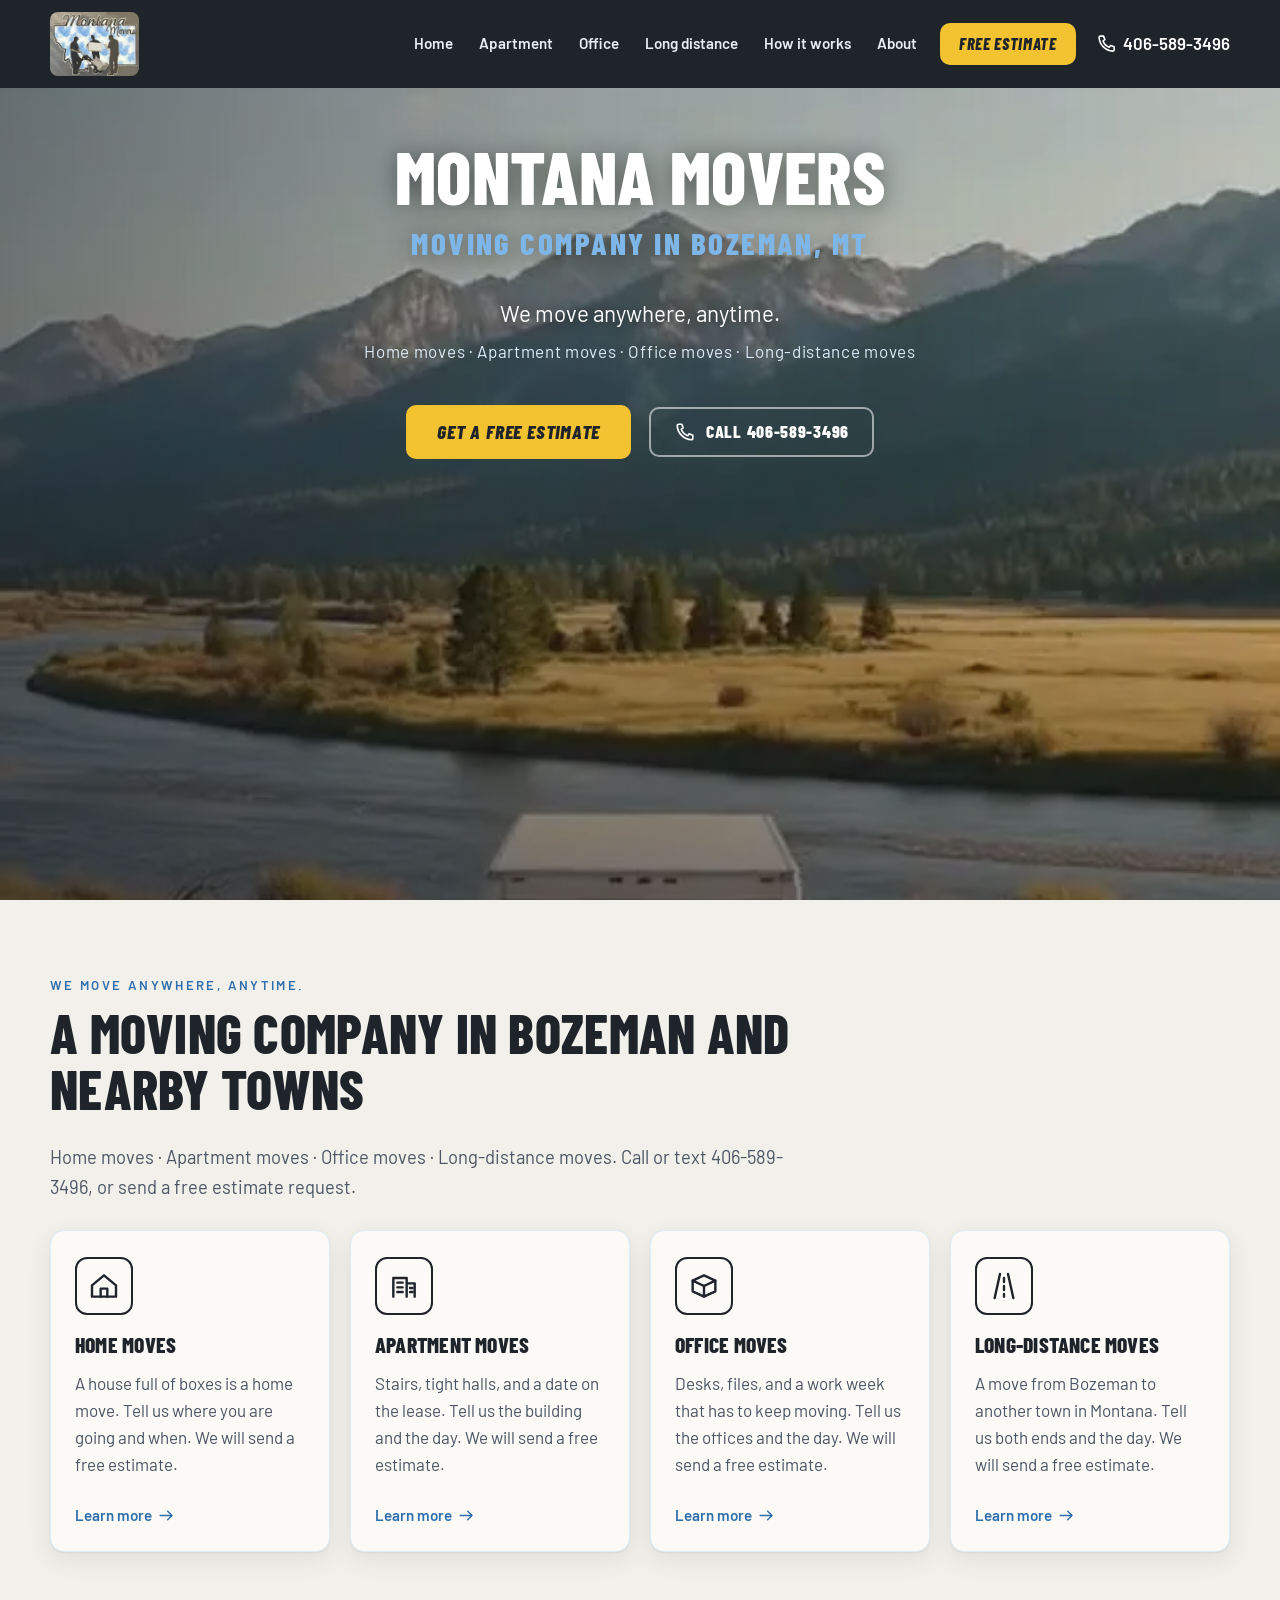
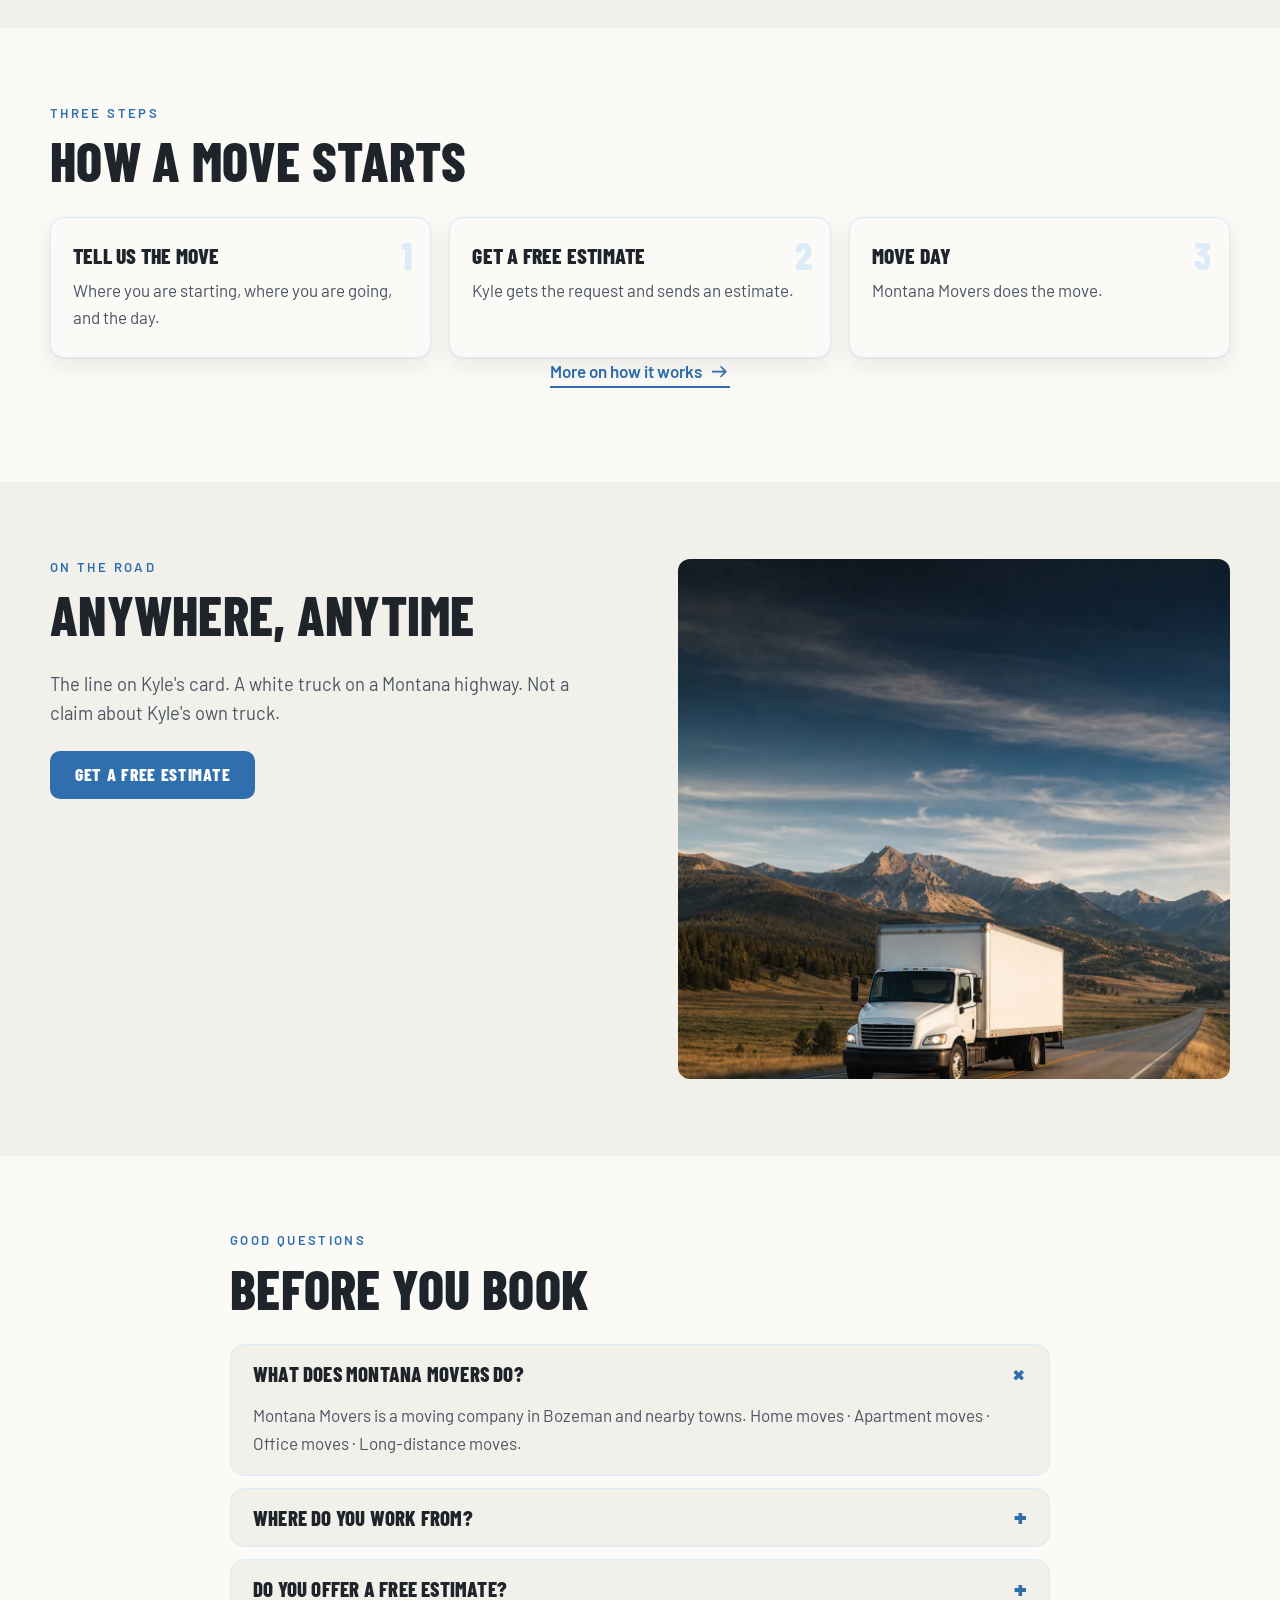
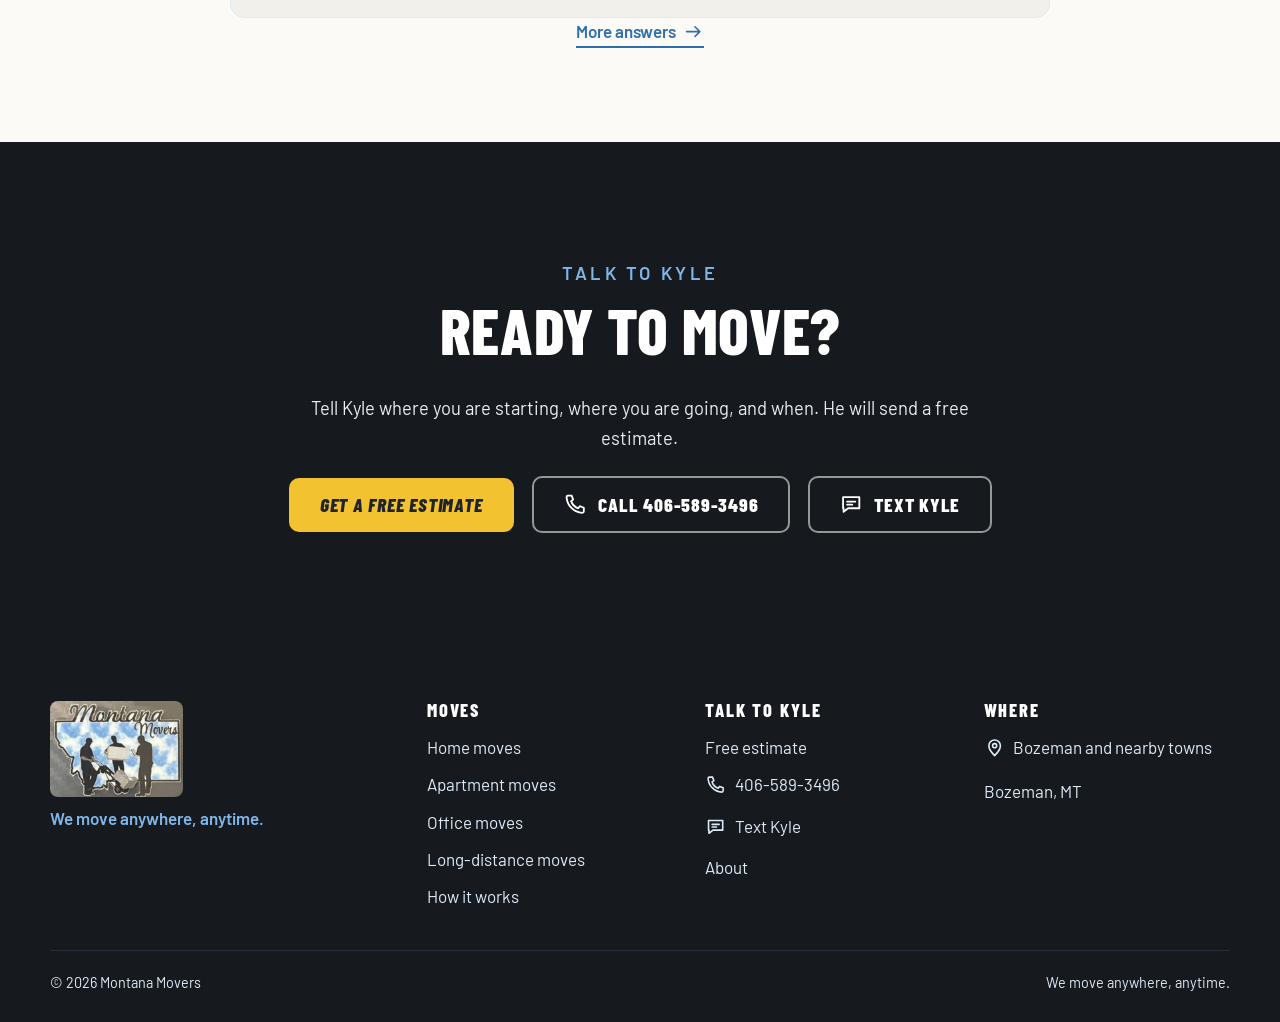
==== commit 496f320d: "Deploy 2026-10-17 17:29" ====
--- a/docs/index.html
+++ b/docs/index.html
@@ -9,12 +9,12 @@
 <meta name="robots" content="noindex, nofollow">
 <meta name="theme-color" content="#16191E">
 <meta name="format-detection" content="telephone=no">
-<link rel="icon" href="./assets/favicon.png?v=20261017-logo" type="image/png">
+<link rel="icon" href="./assets/favicon.png?v=20261017-hero1" type="image/png">
 <link rel="apple-touch-icon" href="./assets/apple-touch-icon.png">
 <link rel="preconnect" href="https://fonts.googleapis.com">
 <link rel="preconnect" href="https://fonts.gstatic.com" crossorigin>
 <link rel="stylesheet" href="https://fonts.googleapis.com/css2?family=Barlow+Condensed:ital,wght@0,600;0,800;1,800&family=Barlow:wght@400;500;600&display=swap">
-<link rel="stylesheet" href="./assets/site.css?v=20261017-logo">
+<link rel="stylesheet" href="./assets/site.css?v=20261017-hero1">
 <link rel="preload" as="image" href="./assets/hero/mm-hero-start-16x9.webp" fetchpriority="high" imagesrcset="./assets/hero/mm-hero-start-9x16.webp 1080w, ./assets/hero/mm-hero-start-16x9.webp 1920w" imagesizes="100vw">
 <meta property="og:type" content="website">
 <meta property="og:site_name" content="Montana Movers">
@@ -63,7 +63,7 @@
 <header class="site-header" data-header>
   <div class="wrap header-inner">
     <a class="brand" href="./" aria-label="Montana Movers, home">
-      <img class="brand-logo" src="./assets/brand/montana-movers-logo.jpg?v=20261017-logo" alt="Montana Movers" width="400" height="288" decoding="async">
+      <img class="brand-logo" src="./assets/brand/montana-movers-logo.jpg?v=20261017-hero1" alt="Montana Movers" width="400" height="288" decoding="async">
     </a>
     <nav class="nav" aria-label="Main">
       <button class="nav-toggle" type="button" aria-expanded="false" aria-controls="nav-menu"><span class="bars" aria-hidden="true"></span><span class="nav-toggle-label">Menu</span></button>
@@ -83,20 +83,20 @@
   <div class="hero-media" aria-hidden="true">
     
     <picture class="hero-poster hero-poster-start">
-      <source media="(orientation: portrait)" type="image/webp" srcset="./assets/hero/mm-hero-start-9x16.webp?v=20261017-logo">
-      <source media="(orientation: portrait)" type="image/jpeg" srcset="./assets/hero/mm-hero-start-9x16.jpg?v=20261017-logo">
-      <source type="image/webp" srcset="./assets/hero/mm-hero-start-16x9.webp?v=20261017-logo">
-      <img src="./assets/hero/mm-hero-start-16x9.jpg?v=20261017-logo" alt="Packed two-car garage with a clear path to an open door. Illustrative scene, not a customer home." width="1920" height="1080" fetchpriority="high" decoding="async">
+      <source media="(orientation: portrait)" type="image/webp" srcset="./assets/hero/mm-hero-start-9x16.webp?v=20261017-hero1">
+      <source media="(orientation: portrait)" type="image/jpeg" srcset="./assets/hero/mm-hero-start-9x16.jpg?v=20261017-hero1">
+      <source type="image/webp" srcset="./assets/hero/mm-hero-start-16x9.webp?v=20261017-hero1">
+      <img src="./assets/hero/mm-hero-start-16x9.jpg?v=20261017-hero1" alt="Packed two-car garage with a clear path to an open door. Illustrative scene, not a customer home." width="1920" height="1080" fetchpriority="high" decoding="async">
     </picture>
     
     <picture class="hero-poster hero-poster-end">
-      <source media="(orientation: portrait)" type="image/webp" srcset="./assets/hero/mm-hero-end-9x16.webp?v=20261017-logo">
-      <source media="(orientation: portrait)" type="image/jpeg" srcset="./assets/hero/mm-hero-end-9x16.jpg?v=20261017-logo">
-      <source type="image/webp" srcset="./assets/hero/mm-hero-end-16x9.webp?v=20261017-logo">
-      <img src="./assets/hero/mm-hero-end-16x9.jpg?v=20261017-logo" alt="A plain white moving truck on a driveway under Montana mountains and open sky. Illustrative scene, not Kyle's truck." width="1920" height="1080"  decoding="async">
+      <source media="(orientation: portrait)" type="image/webp" srcset="./assets/hero/mm-hero-end-9x16.webp?v=20261017-hero1">
+      <source media="(orientation: portrait)" type="image/jpeg" srcset="./assets/hero/mm-hero-end-9x16.jpg?v=20261017-hero1">
+      <source type="image/webp" srcset="./assets/hero/mm-hero-end-16x9.webp?v=20261017-hero1">
+      <img src="./assets/hero/mm-hero-end-16x9.jpg?v=20261017-hero1" alt="A plain white moving truck on a driveway under Montana mountains and open sky. Illustrative scene, not Kyle's truck." width="1920" height="1080"  decoding="async">
     </picture>
     <canvas class="hero-canvas" data-hero-canvas></canvas>
-    <video class="hero-video" data-hero-video poster="./assets/hero/mm-hero-start-16x9.jpg?v=20261017-logo" muted playsinline preload="none" disablepictureinpicture tabindex="-1"></video>
+    <video class="hero-video" data-hero-video poster="./assets/hero/mm-hero-start-16x9.jpg?v=20261017-hero1" muted playsinline preload="none" disablepictureinpicture tabindex="-1" data-src-16x9="./assets/hero/mm-hero-scrub-16x9.mp4?v=20261017-hero1" data-src-9x16="./assets/hero/mm-hero-scrub-9x16.mp4?v=20261017-hero1"></video>
   </div>
   <div class="hero-inner">
     <a class="skip-intro" href="#what-we-do">Skip intro</a>
@@ -179,7 +179,7 @@
       </div>
     </div>
     <figure class="road-photo reveal">
-      <img src="./assets/photos/anywhere-anytime.webp?v=20261017-logo" alt="A white box truck on a Montana highway with mountains ahead. Illustrative. Not Kyle's truck." width="1122" height="1402" loading="lazy">
+      <img src="./assets/photos/anywhere-anytime.webp?v=20261017-hero1" alt="A white box truck on a Montana highway with mountains ahead. Illustrative. Not Kyle's truck." width="1122" height="1402" loading="lazy">
       <figcaption>Illustrative. Not Kyle's truck or a customer's job.</figcaption>
     </figure>
   </div>
@@ -213,7 +213,7 @@
   <div class="footer-body">
     <div class="wrap footer-grid">
       <div class="footer-brand">
-        <a class="brand brand-footer" href="./" aria-label="Montana Movers, home"><img class="brand-logo" src="./assets/brand/montana-movers-logo.jpg?v=20261017-logo" alt="Montana Movers" width="400" height="288" decoding="async"></a>
+        <a class="brand brand-footer" href="./" aria-label="Montana Movers, home"><img class="brand-logo" src="./assets/brand/montana-movers-logo.jpg?v=20261017-hero1" alt="Montana Movers" width="400" height="288" decoding="async"></a>
         <p class="footer-tagline">We move anywhere, anytime.</p>
       </div>
       <div>
@@ -249,8 +249,8 @@
   <a href="sms:+14065893496"><svg class="ico" aria-hidden="true" focusable="false"><use href="#i-chat"></use></svg><span>Text</span></a>
   <a class="mb-primary" href="./free-estimate/"><span>Free estimate</span></a>
 </div>
-<script src="./assets/config.js?v=20261017-logo"></script>
-<script src="./assets/mm-core.js?v=20261017-logo"></script>
-<script src="./assets/site.js?v=20261017-logo" defer></script>
+<script src="./assets/config.js?v=20261017-hero1"></script>
+<script src="./assets/mm-core.js?v=20261017-hero1"></script>
+<script src="./assets/site.js?v=20261017-hero1" defer></script>
 </body>
 </html>
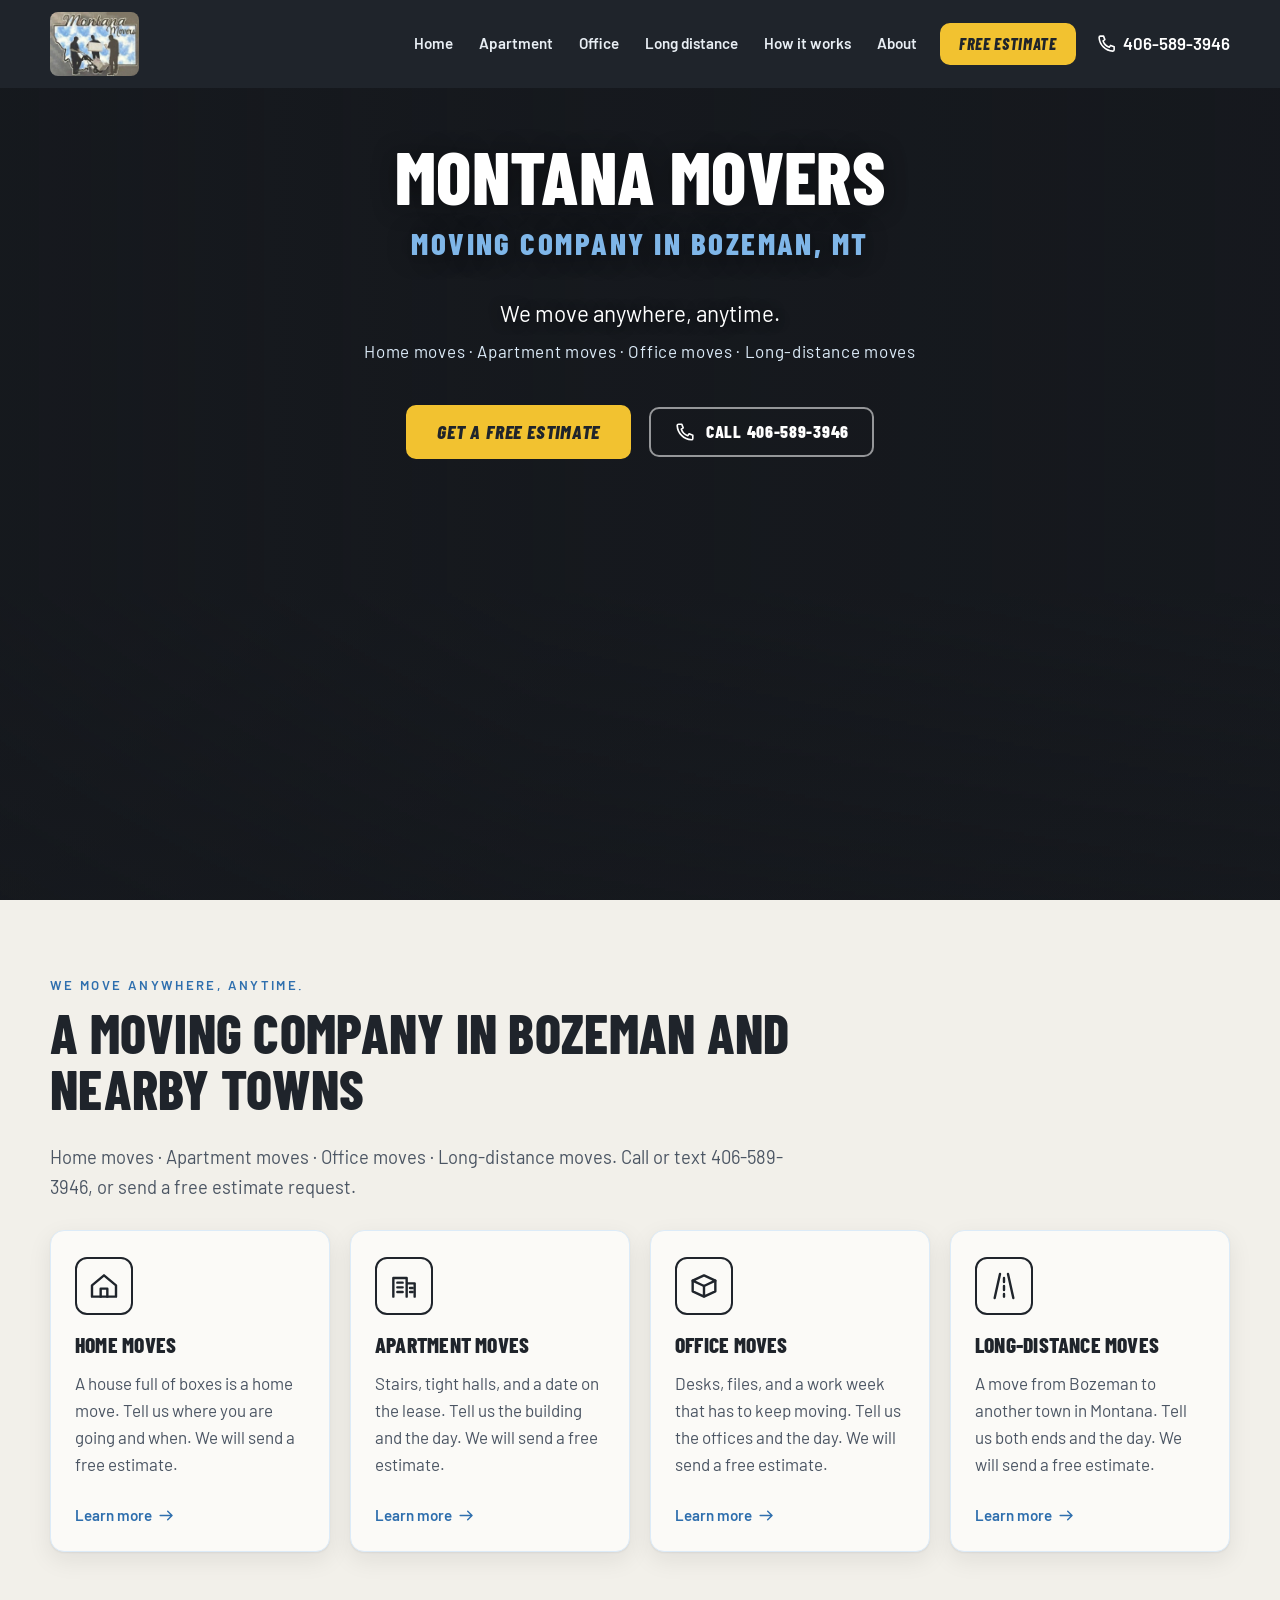
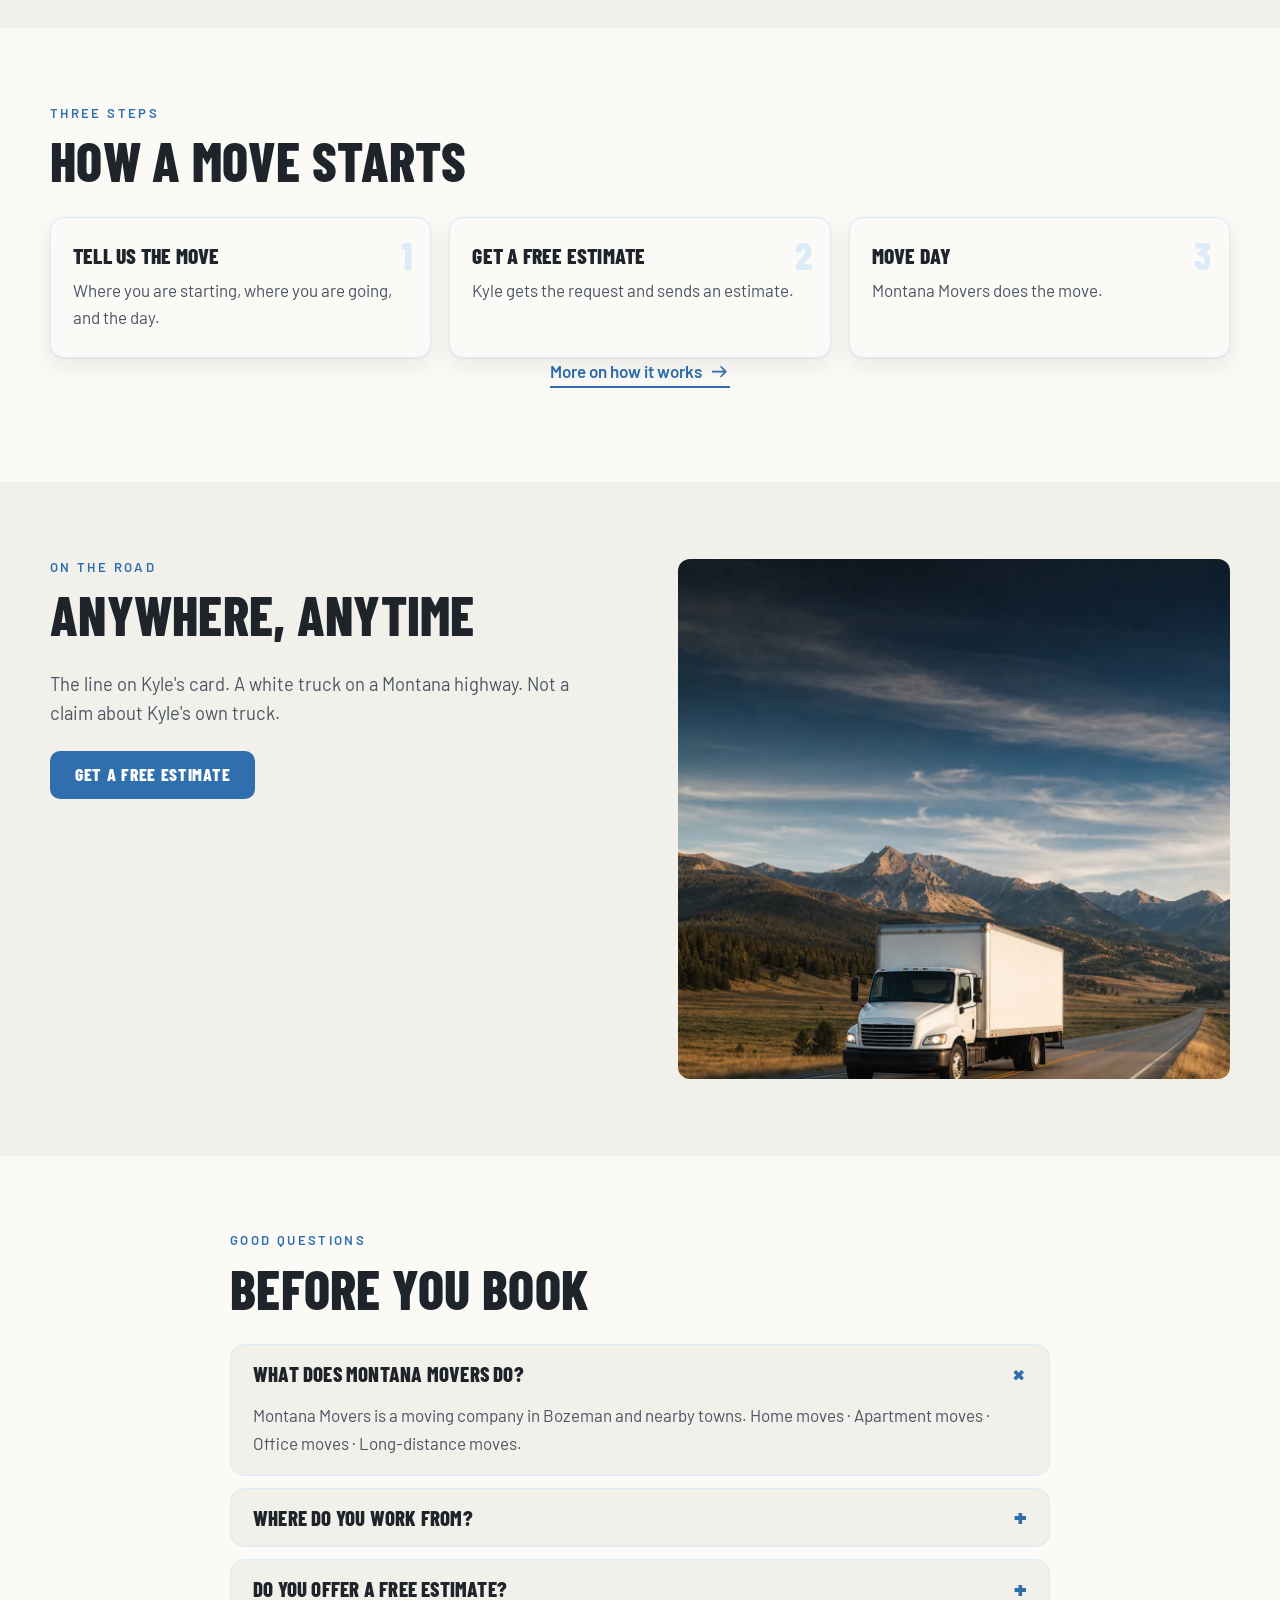
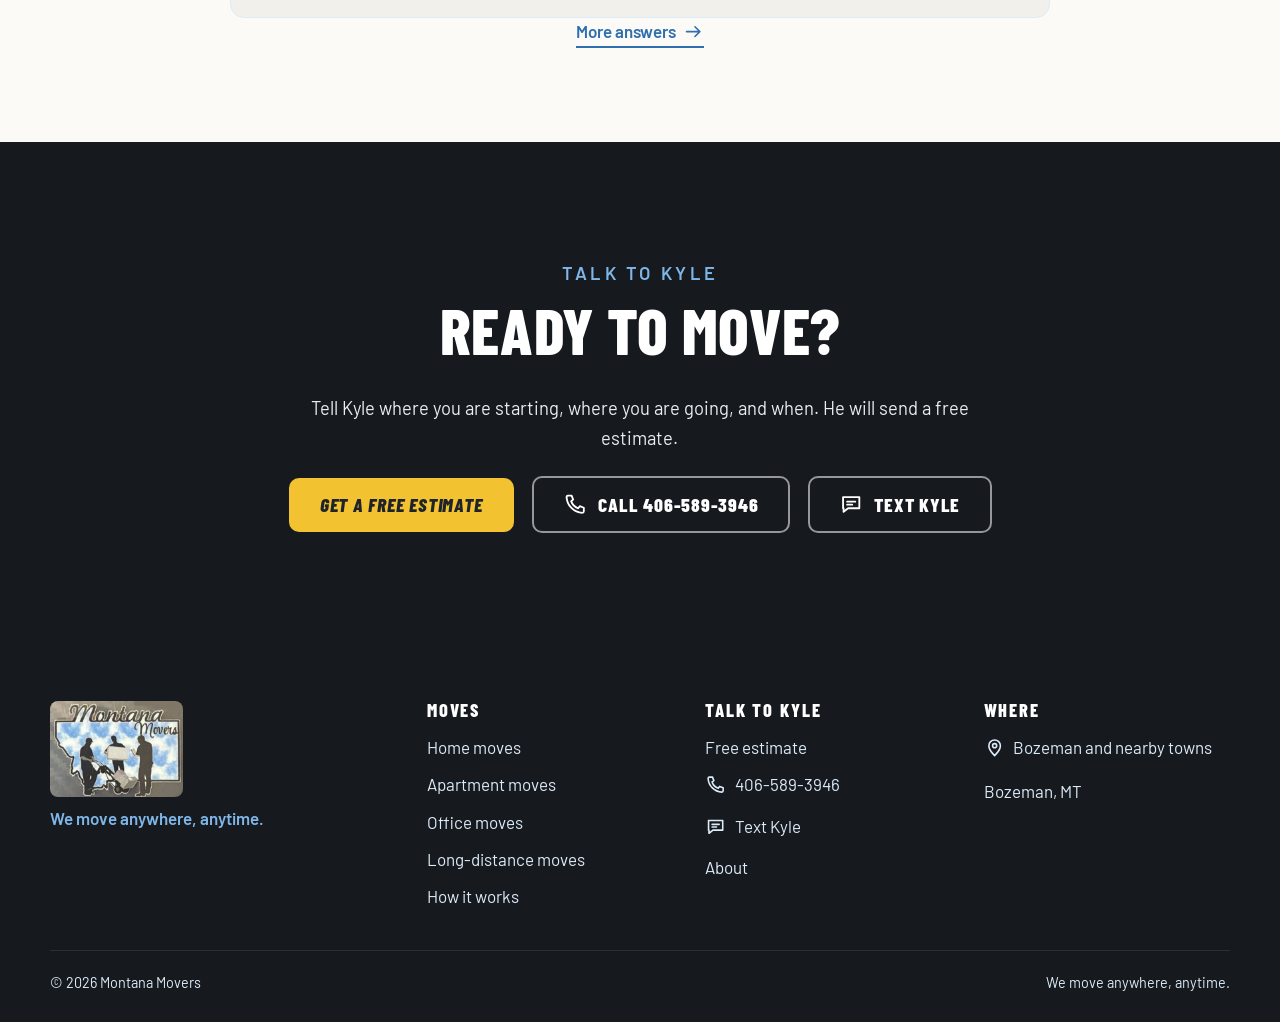
==== commit dbdb5acc: "Deploy 2026-10-17 17:43" ====
--- a/docs/index.html
+++ b/docs/index.html
@@ -4,22 +4,22 @@
 <meta charset="utf-8">
 <meta name="viewport" content="width=device-width, initial-scale=1, viewport-fit=cover">
 <title>Montana Movers | Moving Company in Bozeman, MT</title>
-<meta name="description" content="Montana Movers is a moving company in Bozeman, MT. Home, apartment, office, and long-distance moves. Get a free estimate or call 406-589-3496.">
+<meta name="description" content="Montana Movers is a moving company in Bozeman, MT. Home, apartment, office, and long-distance moves. Get a free estimate or call 406-589-3946.">
 <link rel="canonical" href="https://thomasg42.github.io/montana-movers/">
 <meta name="robots" content="noindex, nofollow">
 <meta name="theme-color" content="#16191E">
 <meta name="format-detection" content="telephone=no">
-<link rel="icon" href="./assets/favicon.png?v=20261017-hero1" type="image/png">
+<link rel="icon" href="./assets/favicon.png?v=20261017-phone" type="image/png">
 <link rel="apple-touch-icon" href="./assets/apple-touch-icon.png">
 <link rel="preconnect" href="https://fonts.googleapis.com">
 <link rel="preconnect" href="https://fonts.gstatic.com" crossorigin>
 <link rel="stylesheet" href="https://fonts.googleapis.com/css2?family=Barlow+Condensed:ital,wght@0,600;0,800;1,800&family=Barlow:wght@400;500;600&display=swap">
-<link rel="stylesheet" href="./assets/site.css?v=20261017-hero1">
+<link rel="stylesheet" href="./assets/site.css?v=20261017-phone">
 <link rel="preload" as="image" href="./assets/hero/mm-hero-start-16x9.webp" fetchpriority="high" imagesrcset="./assets/hero/mm-hero-start-9x16.webp 1080w, ./assets/hero/mm-hero-start-16x9.webp 1920w" imagesizes="100vw">
 <meta property="og:type" content="website">
 <meta property="og:site_name" content="Montana Movers">
 <meta property="og:title" content="Montana Movers | Moving Company in Bozeman, MT">
-<meta property="og:description" content="Montana Movers is a moving company in Bozeman, MT. Home, apartment, office, and long-distance moves. Get a free estimate or call 406-589-3496.">
+<meta property="og:description" content="Montana Movers is a moving company in Bozeman, MT. Home, apartment, office, and long-distance moves. Get a free estimate or call 406-589-3946.">
 <meta property="og:url" content="https://thomasg42.github.io/montana-movers/">
 <meta property="og:image" content="https://thomasg42.github.io/montana-movers/assets/og-image.png">
 <meta property="og:image:width" content="1200">
@@ -28,11 +28,11 @@
 <meta property="og:locale" content="en_US">
 <meta name="twitter:card" content="summary_large_image">
 <meta name="twitter:title" content="Montana Movers | Moving Company in Bozeman, MT">
-<meta name="twitter:description" content="Montana Movers is a moving company in Bozeman, MT. Home, apartment, office, and long-distance moves. Get a free estimate or call 406-589-3496.">
+<meta name="twitter:description" content="Montana Movers is a moving company in Bozeman, MT. Home, apartment, office, and long-distance moves. Get a free estimate or call 406-589-3946.">
 <meta name="twitter:image" content="https://thomasg42.github.io/montana-movers/assets/og-image.png">
 <meta name="geo.region" content="US-MT">
 <meta name="geo.placename" content="Bozeman">
-<script type="application/ld+json">{"@context":"https://schema.org","@type":"MovingCompany","@id":"https://thomasg42.github.io/montana-movers/#business","name":"Montana Movers","url":"https://thomasg42.github.io/montana-movers/","telephone":"+1-406-589-3496","logo":"https://thomasg42.github.io/montana-movers/assets/brand/montana-movers-logo.jpg","image":"https://thomasg42.github.io/montana-movers/assets/hero/mm-hero-end-16x9.jpg","slogan":"We move anywhere, anytime.","address":{"@type":"PostalAddress","addressLocality":"Bozeman","addressRegion":"MT","addressCountry":"US"},"areaServed":[{"@type":"City","name":"Bozeman"},{"@type":"State","name":"Montana"}],"hasOfferCatalog":{"@type":"OfferCatalog","name":"Moving services","itemListElement":[{"@type":"Offer","itemOffered":{"@type":"Service","name":"Home moves","url":"https://thomasg42.github.io/montana-movers/home-moving/"}},{"@type":"Offer","itemOffered":{"@type":"Service","name":"Apartment moves","url":"https://thomasg42.github.io/montana-movers/apartment-moving/"}},{"@type":"Offer","itemOffered":{"@type":"Service","name":"Office moves","url":"https://thomasg42.github.io/montana-movers/office-moving/"}},{"@type":"Offer","itemOffered":{"@type":"Service","name":"Long-distance moves","url":"https://thomasg42.github.io/montana-movers/long-distance-moving/"}}]}}</script>
+<script type="application/ld+json">{"@context":"https://schema.org","@type":"MovingCompany","@id":"https://thomasg42.github.io/montana-movers/#business","name":"Montana Movers","url":"https://thomasg42.github.io/montana-movers/","telephone":"+1-406-589-3946","logo":"https://thomasg42.github.io/montana-movers/assets/brand/montana-movers-logo.jpg","image":"https://thomasg42.github.io/montana-movers/assets/hero/mm-hero-end-16x9.jpg","slogan":"We move anywhere, anytime.","address":{"@type":"PostalAddress","addressLocality":"Bozeman","addressRegion":"MT","addressCountry":"US"},"areaServed":[{"@type":"City","name":"Bozeman"},{"@type":"State","name":"Montana"}],"hasOfferCatalog":{"@type":"OfferCatalog","name":"Moving services","itemListElement":[{"@type":"Offer","itemOffered":{"@type":"Service","name":"Home moves","url":"https://thomasg42.github.io/montana-movers/home-moving/"}},{"@type":"Offer","itemOffered":{"@type":"Service","name":"Apartment moves","url":"https://thomasg42.github.io/montana-movers/apartment-moving/"}},{"@type":"Offer","itemOffered":{"@type":"Service","name":"Office moves","url":"https://thomasg42.github.io/montana-movers/office-moving/"}},{"@type":"Offer","itemOffered":{"@type":"Service","name":"Long-distance moves","url":"https://thomasg42.github.io/montana-movers/long-distance-moving/"}}]}}</script>
 <script type="application/ld+json">{"@context":"https://schema.org","@type":"WebSite","name":"Montana Movers","url":"https://thomasg42.github.io/montana-movers/","publisher":{"@id":"https://thomasg42.github.io/montana-movers/#business"}}</script>
 <script>
 (function(){
@@ -63,7 +63,7 @@
 <header class="site-header" data-header>
   <div class="wrap header-inner">
     <a class="brand" href="./" aria-label="Montana Movers, home">
-      <img class="brand-logo" src="./assets/brand/montana-movers-logo.jpg?v=20261017-hero1" alt="Montana Movers" width="400" height="288" decoding="async">
+      <img class="brand-logo" src="./assets/brand/montana-movers-logo.jpg?v=20261017-phone" alt="Montana Movers" width="400" height="288" decoding="async">
     </a>
     <nav class="nav" aria-label="Main">
       <button class="nav-toggle" type="button" aria-expanded="false" aria-controls="nav-menu"><span class="bars" aria-hidden="true"></span><span class="nav-toggle-label">Menu</span></button>
@@ -74,7 +74,7 @@
         <li class="nav-cta"><a class="btn btn-yellow" href="./free-estimate/"><span>Free estimate</span></a></li>
       </ul>
     </nav>
-    <a class="header-phone" href="tel:+14065893496"><svg class="ico" aria-hidden="true" focusable="false"><use href="#i-phone"></use></svg><span>406-589-3496</span></a>
+    <a class="header-phone" href="tel:+14065893946"><svg class="ico" aria-hidden="true" focusable="false"><use href="#i-phone"></use></svg><span>406-589-3946</span></a>
   </div>
 </header>
 <main id="main">
@@ -83,20 +83,20 @@
   <div class="hero-media" aria-hidden="true">
     
     <picture class="hero-poster hero-poster-start">
-      <source media="(orientation: portrait)" type="image/webp" srcset="./assets/hero/mm-hero-start-9x16.webp?v=20261017-hero1">
-      <source media="(orientation: portrait)" type="image/jpeg" srcset="./assets/hero/mm-hero-start-9x16.jpg?v=20261017-hero1">
-      <source type="image/webp" srcset="./assets/hero/mm-hero-start-16x9.webp?v=20261017-hero1">
-      <img src="./assets/hero/mm-hero-start-16x9.jpg?v=20261017-hero1" alt="Packed two-car garage with a clear path to an open door. Illustrative scene, not a customer home." width="1920" height="1080" fetchpriority="high" decoding="async">
+      <source media="(orientation: portrait)" type="image/webp" srcset="./assets/hero/mm-hero-start-9x16.webp?v=20261017-phone">
+      <source media="(orientation: portrait)" type="image/jpeg" srcset="./assets/hero/mm-hero-start-9x16.jpg?v=20261017-phone">
+      <source type="image/webp" srcset="./assets/hero/mm-hero-start-16x9.webp?v=20261017-phone">
+      <img src="./assets/hero/mm-hero-start-16x9.jpg?v=20261017-phone" alt="Packed two-car garage with a clear path to an open door. Illustrative scene, not a customer home." width="1920" height="1080" fetchpriority="high" decoding="async">
     </picture>
     
     <picture class="hero-poster hero-poster-end">
-      <source media="(orientation: portrait)" type="image/webp" srcset="./assets/hero/mm-hero-end-9x16.webp?v=20261017-hero1">
-      <source media="(orientation: portrait)" type="image/jpeg" srcset="./assets/hero/mm-hero-end-9x16.jpg?v=20261017-hero1">
-      <source type="image/webp" srcset="./assets/hero/mm-hero-end-16x9.webp?v=20261017-hero1">
-      <img src="./assets/hero/mm-hero-end-16x9.jpg?v=20261017-hero1" alt="A plain white moving truck on a driveway under Montana mountains and open sky. Illustrative scene, not Kyle's truck." width="1920" height="1080"  decoding="async">
+      <source media="(orientation: portrait)" type="image/webp" srcset="./assets/hero/mm-hero-end-9x16.webp?v=20261017-phone">
+      <source media="(orientation: portrait)" type="image/jpeg" srcset="./assets/hero/mm-hero-end-9x16.jpg?v=20261017-phone">
+      <source type="image/webp" srcset="./assets/hero/mm-hero-end-16x9.webp?v=20261017-phone">
+      <img src="./assets/hero/mm-hero-end-16x9.jpg?v=20261017-phone" alt="A plain white moving truck on a driveway under Montana mountains and open sky. Illustrative scene, not Kyle's truck." width="1920" height="1080"  decoding="async">
     </picture>
     <canvas class="hero-canvas" data-hero-canvas></canvas>
-    <video class="hero-video" data-hero-video poster="./assets/hero/mm-hero-start-16x9.jpg?v=20261017-hero1" muted playsinline preload="none" disablepictureinpicture tabindex="-1" data-src-16x9="./assets/hero/mm-hero-scrub-16x9.mp4?v=20261017-hero1" data-src-9x16="./assets/hero/mm-hero-scrub-9x16.mp4?v=20261017-hero1"></video>
+    <video class="hero-video" data-hero-video poster="./assets/hero/mm-hero-start-16x9.jpg?v=20261017-phone" muted playsinline preload="none" disablepictureinpicture tabindex="-1" data-src-16x9="./assets/hero/mm-hero-scrub-16x9.mp4?v=20261017-phone" data-src-9x16="./assets/hero/mm-hero-scrub-9x16.mp4?v=20261017-phone"></video>
   </div>
   <div class="hero-inner">
     <a class="skip-intro" href="#what-we-do">Skip intro</a>
@@ -115,7 +115,7 @@
       </div>
       <div class="hero-reveal-actions btn-row">
         <a class="btn btn-yellow btn-lg" href="./free-estimate/"><span>Get a free estimate</span></a>
-        <a class="btn btn-ghost-light" href="tel:+14065893496"><svg class="ico" aria-hidden="true" focusable="false"><use href="#i-phone"></use></svg><span>Call 406-589-3496</span></a>
+        <a class="btn btn-ghost-light" href="tel:+14065893946"><svg class="ico" aria-hidden="true" focusable="false"><use href="#i-phone"></use></svg><span>Call 406-589-3946</span></a>
       </div>
     </div>
   </div>
@@ -126,7 +126,7 @@
     <div class="section-head reveal">
       <p class="kicker">We move anywhere, anytime.</p>
       <h2 id="do-title">A moving company in Bozeman and nearby towns</h2>
-      <p class="section-lead">Home moves · Apartment moves · Office moves · Long-distance moves. Call or text 406-589-3496, or send a free estimate request.</p>
+      <p class="section-lead">Home moves · Apartment moves · Office moves · Long-distance moves. Call or text 406-589-3946, or send a free estimate request.</p>
     </div>
     <div class="cards">
     <a class="card service-card reveal" style="--i:0" href="./home-moving/">
@@ -179,7 +179,7 @@
       </div>
     </div>
     <figure class="road-photo reveal">
-      <img src="./assets/photos/anywhere-anytime.webp?v=20261017-hero1" alt="A white box truck on a Montana highway with mountains ahead. Illustrative. Not Kyle's truck." width="1122" height="1402" loading="lazy">
+      <img src="./assets/photos/anywhere-anytime.webp?v=20261017-phone" alt="A white box truck on a Montana highway with mountains ahead. Illustrative. Not Kyle's truck." width="1122" height="1402" loading="lazy">
       <figcaption>Illustrative. Not Kyle's truck or a customer's job.</figcaption>
     </figure>
   </div>
@@ -191,7 +191,7 @@
       <p class="kicker">Good questions</p>
       <h2 id="faq-title">Before you book</h2>
     </div>
-    <div class="faq"><details class="faq-item reveal" open><summary><h3>What does Montana Movers do?</h3></summary><div class="faq-a"><p>Montana Movers is a moving company in Bozeman and nearby towns. Home moves · Apartment moves · Office moves · Long-distance moves.</p></div></details><details class="faq-item reveal"><summary><h3>Where do you work from?</h3></summary><div class="faq-a"><p>Bozeman, MT. Bozeman and nearby towns.</p></div></details><details class="faq-item reveal"><summary><h3>Do you offer a free estimate?</h3></summary><div class="faq-a"><p>Yes. Send the move details or call 406-589-3496.</p></div></details></div>
+    <div class="faq"><details class="faq-item reveal" open><summary><h3>What does Montana Movers do?</h3></summary><div class="faq-a"><p>Montana Movers is a moving company in Bozeman and nearby towns. Home moves · Apartment moves · Office moves · Long-distance moves.</p></div></details><details class="faq-item reveal"><summary><h3>Where do you work from?</h3></summary><div class="faq-a"><p>Bozeman, MT. Bozeman and nearby towns.</p></div></details><details class="faq-item reveal"><summary><h3>Do you offer a free estimate?</h3></summary><div class="faq-a"><p>Yes. Send the move details or call 406-589-3946.</p></div></details></div>
     <p class="center reveal"><a class="text-link" href="./how-it-works/#faq">More answers<svg class="ico" aria-hidden="true" focusable="false"><use href="#i-arrow"></use></svg></a></p>
   </div>
 </section>
@@ -203,8 +203,8 @@
     <p>Tell Kyle where you are starting, where you are going, and when. He will send a free estimate.</p>
     <div class="btn-row">
       <a class="btn btn-yellow btn-lg" href="./free-estimate/"><span>Get a free estimate</span></a>
-      <a class="btn btn-ghost-light btn-lg" href="tel:+14065893496"><svg class="ico" aria-hidden="true" focusable="false"><use href="#i-phone"></use></svg><span>Call 406-589-3496</span></a>
-      <a class="btn btn-ghost-light btn-lg" href="sms:+14065893496"><svg class="ico" aria-hidden="true" focusable="false"><use href="#i-chat"></use></svg><span>Text Kyle</span></a>
+      <a class="btn btn-ghost-light btn-lg" href="tel:+14065893946"><svg class="ico" aria-hidden="true" focusable="false"><use href="#i-phone"></use></svg><span>Call 406-589-3946</span></a>
+      <a class="btn btn-ghost-light btn-lg" href="sms:+14065893946"><svg class="ico" aria-hidden="true" focusable="false"><use href="#i-chat"></use></svg><span>Text Kyle</span></a>
     </div>
   </div>
 </section>
@@ -213,7 +213,7 @@
   <div class="footer-body">
     <div class="wrap footer-grid">
       <div class="footer-brand">
-        <a class="brand brand-footer" href="./" aria-label="Montana Movers, home"><img class="brand-logo" src="./assets/brand/montana-movers-logo.jpg?v=20261017-hero1" alt="Montana Movers" width="400" height="288" decoding="async"></a>
+        <a class="brand brand-footer" href="./" aria-label="Montana Movers, home"><img class="brand-logo" src="./assets/brand/montana-movers-logo.jpg?v=20261017-phone" alt="Montana Movers" width="400" height="288" decoding="async"></a>
         <p class="footer-tagline">We move anywhere, anytime.</p>
       </div>
       <div>
@@ -227,8 +227,8 @@
         <h2 class="footer-h">Talk to Kyle</h2>
         <ul>
           <li><a href="./free-estimate/">Free estimate</a></li>
-          <li><a href="tel:+14065893496"><svg class="ico" aria-hidden="true" focusable="false"><use href="#i-phone"></use></svg><span>406-589-3496</span></a></li>
-          <li><a href="sms:+14065893496"><svg class="ico" aria-hidden="true" focusable="false"><use href="#i-chat"></use></svg><span>Text Kyle</span></a></li>
+          <li><a href="tel:+14065893946"><svg class="ico" aria-hidden="true" focusable="false"><use href="#i-phone"></use></svg><span>406-589-3946</span></a></li>
+          <li><a href="sms:+14065893946"><svg class="ico" aria-hidden="true" focusable="false"><use href="#i-chat"></use></svg><span>Text Kyle</span></a></li>
           <li><a href="./about/">About</a></li>
         </ul>
       </div>
@@ -245,12 +245,12 @@
   </div>
 </footer>
 <div class="mobile-bar" aria-label="Contact Kyle">
-  <a href="tel:+14065893496"><svg class="ico" aria-hidden="true" focusable="false"><use href="#i-phone"></use></svg><span>Call</span></a>
-  <a href="sms:+14065893496"><svg class="ico" aria-hidden="true" focusable="false"><use href="#i-chat"></use></svg><span>Text</span></a>
+  <a href="tel:+14065893946"><svg class="ico" aria-hidden="true" focusable="false"><use href="#i-phone"></use></svg><span>Call</span></a>
+  <a href="sms:+14065893946"><svg class="ico" aria-hidden="true" focusable="false"><use href="#i-chat"></use></svg><span>Text</span></a>
   <a class="mb-primary" href="./free-estimate/"><span>Free estimate</span></a>
 </div>
-<script src="./assets/config.js?v=20261017-hero1"></script>
-<script src="./assets/mm-core.js?v=20261017-hero1"></script>
-<script src="./assets/site.js?v=20261017-hero1" defer></script>
+<script src="./assets/config.js?v=20261017-phone"></script>
+<script src="./assets/mm-core.js?v=20261017-phone"></script>
+<script src="./assets/site.js?v=20261017-phone" defer></script>
 </body>
 </html>
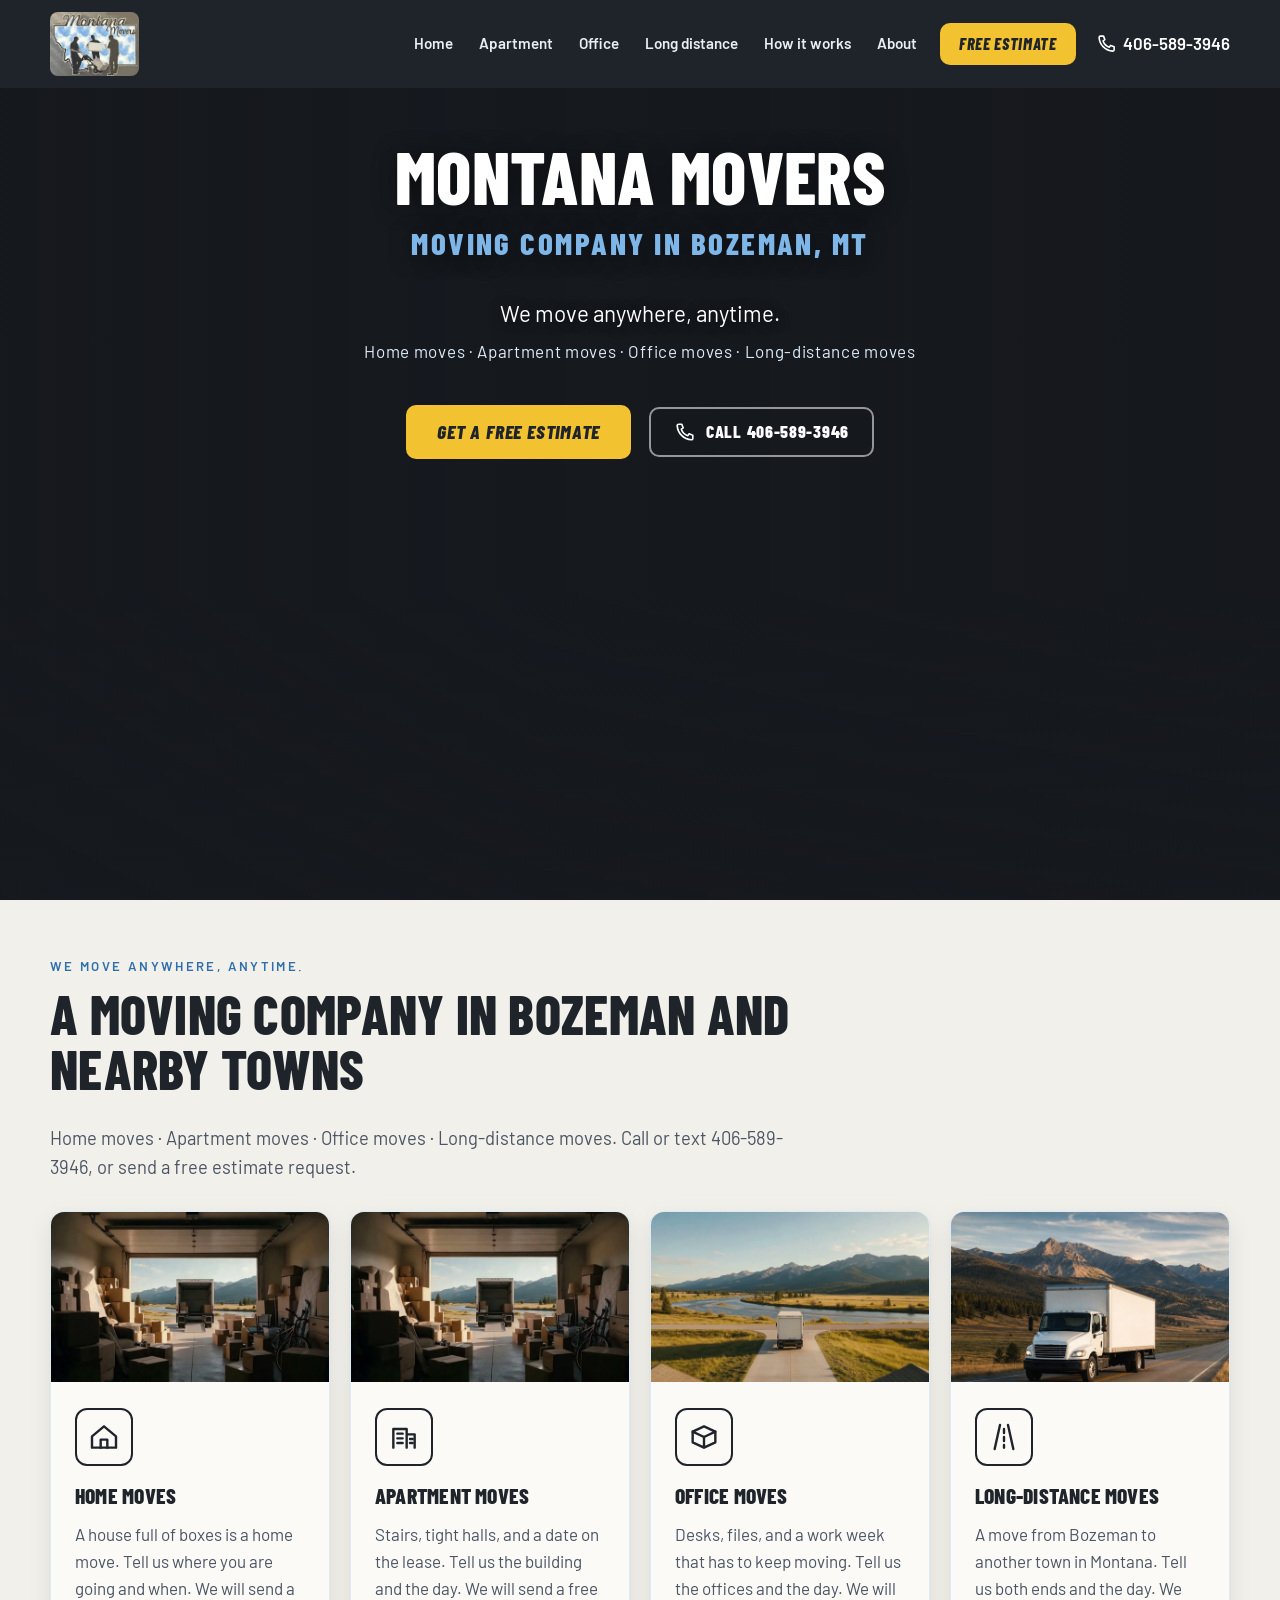
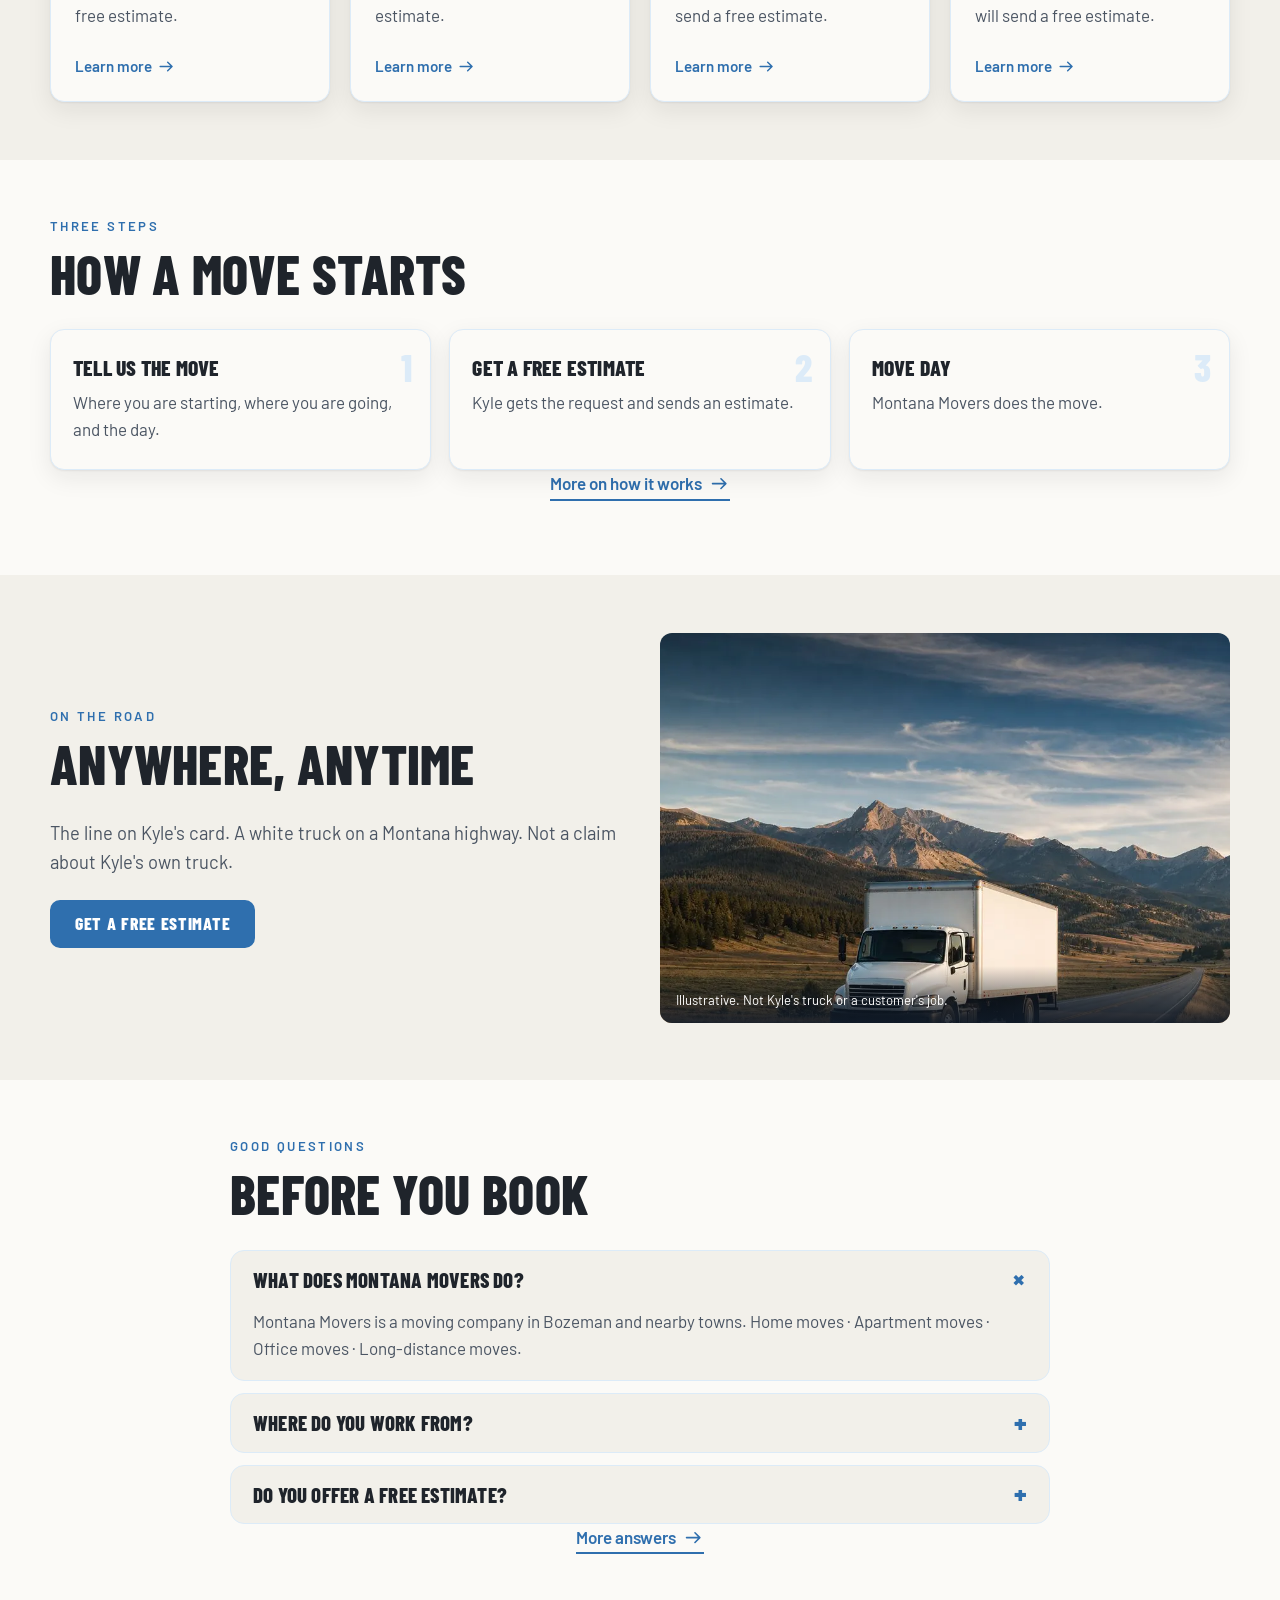
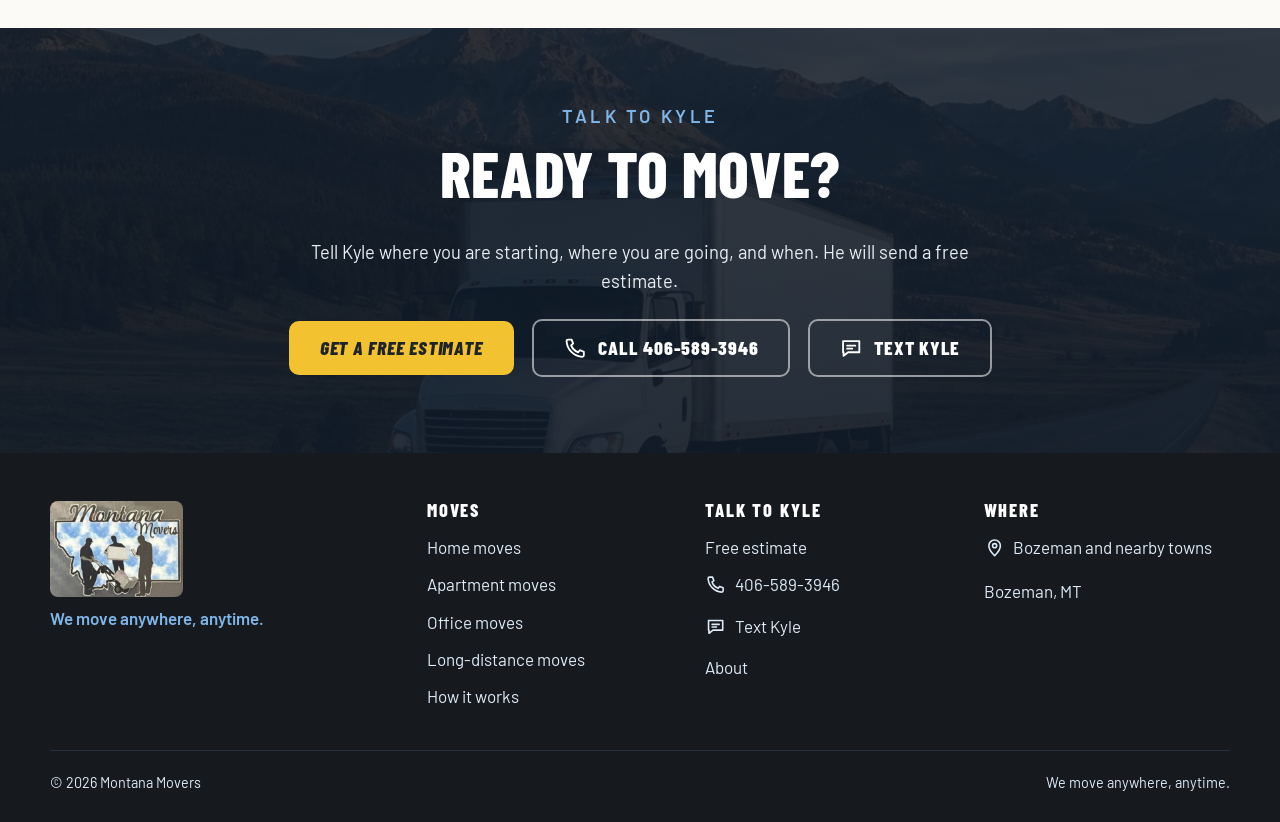
==== commit dd2931d5: "Deploy 2026-10-17 18:28" ====
--- a/docs/index.html
+++ b/docs/index.html
@@ -5,35 +5,34 @@
 <meta name="viewport" content="width=device-width, initial-scale=1, viewport-fit=cover">
 <title>Montana Movers | Moving Company in Bozeman, MT</title>
 <meta name="description" content="Montana Movers is a moving company in Bozeman, MT. Home, apartment, office, and long-distance moves. Get a free estimate or call 406-589-3946.">
-<link rel="canonical" href="https://thomasg42.github.io/montana-movers/">
-<meta name="robots" content="noindex, nofollow">
+<link rel="canonical" href="https://montanamoversmt.com/">
 <meta name="theme-color" content="#16191E">
 <meta name="format-detection" content="telephone=no">
-<link rel="icon" href="./assets/favicon.png?v=20261017-phone" type="image/png">
+<link rel="icon" href="./assets/favicon.png?v=20261017-imagery-v2" type="image/png">
 <link rel="apple-touch-icon" href="./assets/apple-touch-icon.png">
 <link rel="preconnect" href="https://fonts.googleapis.com">
 <link rel="preconnect" href="https://fonts.gstatic.com" crossorigin>
 <link rel="stylesheet" href="https://fonts.googleapis.com/css2?family=Barlow+Condensed:ital,wght@0,600;0,800;1,800&family=Barlow:wght@400;500;600&display=swap">
-<link rel="stylesheet" href="./assets/site.css?v=20261017-phone">
+<link rel="stylesheet" href="./assets/site.css?v=20261017-imagery-v2">
 <link rel="preload" as="image" href="./assets/hero/mm-hero-start-16x9.webp" fetchpriority="high" imagesrcset="./assets/hero/mm-hero-start-9x16.webp 1080w, ./assets/hero/mm-hero-start-16x9.webp 1920w" imagesizes="100vw">
 <meta property="og:type" content="website">
 <meta property="og:site_name" content="Montana Movers">
 <meta property="og:title" content="Montana Movers | Moving Company in Bozeman, MT">
 <meta property="og:description" content="Montana Movers is a moving company in Bozeman, MT. Home, apartment, office, and long-distance moves. Get a free estimate or call 406-589-3946.">
-<meta property="og:url" content="https://thomasg42.github.io/montana-movers/">
-<meta property="og:image" content="https://thomasg42.github.io/montana-movers/assets/og-image.png">
+<meta property="og:url" content="https://montanamoversmt.com/">
+<meta property="og:image" content="https://montanamoversmt.com/assets/og-image.png?v=20261017-imagery-v2">
 <meta property="og:image:width" content="1200">
 <meta property="og:image:height" content="630">
-<meta property="og:image:alt" content="A plain white moving truck on a driveway under Montana mountains and open sky. Illustrative scene, not Kyle's truck.">
+<meta property="og:image:alt" content="Montana Movers. Bozeman, MT. We move anywhere, anytime. Free estimate: 406-589-3946. Illustrative white truck and mountain landscape.">
 <meta property="og:locale" content="en_US">
 <meta name="twitter:card" content="summary_large_image">
 <meta name="twitter:title" content="Montana Movers | Moving Company in Bozeman, MT">
 <meta name="twitter:description" content="Montana Movers is a moving company in Bozeman, MT. Home, apartment, office, and long-distance moves. Get a free estimate or call 406-589-3946.">
-<meta name="twitter:image" content="https://thomasg42.github.io/montana-movers/assets/og-image.png">
+<meta name="twitter:image" content="https://montanamoversmt.com/assets/og-image.png?v=20261017-imagery-v2">
 <meta name="geo.region" content="US-MT">
 <meta name="geo.placename" content="Bozeman">
-<script type="application/ld+json">{"@context":"https://schema.org","@type":"MovingCompany","@id":"https://thomasg42.github.io/montana-movers/#business","name":"Montana Movers","url":"https://thomasg42.github.io/montana-movers/","telephone":"+1-406-589-3946","logo":"https://thomasg42.github.io/montana-movers/assets/brand/montana-movers-logo.jpg","image":"https://thomasg42.github.io/montana-movers/assets/hero/mm-hero-end-16x9.jpg","slogan":"We move anywhere, anytime.","address":{"@type":"PostalAddress","addressLocality":"Bozeman","addressRegion":"MT","addressCountry":"US"},"areaServed":[{"@type":"City","name":"Bozeman"},{"@type":"State","name":"Montana"}],"hasOfferCatalog":{"@type":"OfferCatalog","name":"Moving services","itemListElement":[{"@type":"Offer","itemOffered":{"@type":"Service","name":"Home moves","url":"https://thomasg42.github.io/montana-movers/home-moving/"}},{"@type":"Offer","itemOffered":{"@type":"Service","name":"Apartment moves","url":"https://thomasg42.github.io/montana-movers/apartment-moving/"}},{"@type":"Offer","itemOffered":{"@type":"Service","name":"Office moves","url":"https://thomasg42.github.io/montana-movers/office-moving/"}},{"@type":"Offer","itemOffered":{"@type":"Service","name":"Long-distance moves","url":"https://thomasg42.github.io/montana-movers/long-distance-moving/"}}]}}</script>
-<script type="application/ld+json">{"@context":"https://schema.org","@type":"WebSite","name":"Montana Movers","url":"https://thomasg42.github.io/montana-movers/","publisher":{"@id":"https://thomasg42.github.io/montana-movers/#business"}}</script>
+<script type="application/ld+json">{"@context":"https://schema.org","@type":"MovingCompany","@id":"https://montanamoversmt.com/#business","name":"Montana Movers","url":"https://montanamoversmt.com/","telephone":"+1-406-589-3946","logo":"https://montanamoversmt.com/assets/brand/montana-movers-logo.jpg","image":"https://montanamoversmt.com/assets/hero/mm-hero-end-16x9.jpg","slogan":"We move anywhere, anytime.","address":{"@type":"PostalAddress","addressLocality":"Bozeman","addressRegion":"MT","addressCountry":"US"},"areaServed":[{"@type":"City","name":"Bozeman"},{"@type":"State","name":"Montana"}],"hasOfferCatalog":{"@type":"OfferCatalog","name":"Moving services","itemListElement":[{"@type":"Offer","itemOffered":{"@type":"Service","name":"Home moves","url":"https://montanamoversmt.com/home-moving/"}},{"@type":"Offer","itemOffered":{"@type":"Service","name":"Apartment moves","url":"https://montanamoversmt.com/apartment-moving/"}},{"@type":"Offer","itemOffered":{"@type":"Service","name":"Office moves","url":"https://montanamoversmt.com/office-moving/"}},{"@type":"Offer","itemOffered":{"@type":"Service","name":"Long-distance moves","url":"https://montanamoversmt.com/long-distance-moving/"}}]}}</script>
+<script type="application/ld+json">{"@context":"https://schema.org","@type":"WebSite","name":"Montana Movers","url":"https://montanamoversmt.com/","publisher":{"@id":"https://montanamoversmt.com/#business"}}</script>
 <script>
 (function(){
   document.documentElement.classList.add('js');
@@ -63,7 +62,7 @@
 <header class="site-header" data-header>
   <div class="wrap header-inner">
     <a class="brand" href="./" aria-label="Montana Movers, home">
-      <img class="brand-logo" src="./assets/brand/montana-movers-logo.jpg?v=20261017-phone" alt="Montana Movers" width="400" height="288" decoding="async">
+      <img class="brand-logo" src="./assets/brand/montana-movers-logo.jpg?v=20261017-imagery-v2" alt="Montana Movers" width="400" height="288" decoding="async">
     </a>
     <nav class="nav" aria-label="Main">
       <button class="nav-toggle" type="button" aria-expanded="false" aria-controls="nav-menu"><span class="bars" aria-hidden="true"></span><span class="nav-toggle-label">Menu</span></button>
@@ -83,20 +82,20 @@
   <div class="hero-media" aria-hidden="true">
     
     <picture class="hero-poster hero-poster-start">
-      <source media="(orientation: portrait)" type="image/webp" srcset="./assets/hero/mm-hero-start-9x16.webp?v=20261017-phone">
-      <source media="(orientation: portrait)" type="image/jpeg" srcset="./assets/hero/mm-hero-start-9x16.jpg?v=20261017-phone">
-      <source type="image/webp" srcset="./assets/hero/mm-hero-start-16x9.webp?v=20261017-phone">
-      <img src="./assets/hero/mm-hero-start-16x9.jpg?v=20261017-phone" alt="Packed two-car garage with a clear path to an open door. Illustrative scene, not a customer home." width="1920" height="1080" fetchpriority="high" decoding="async">
+      <source media="(orientation: portrait)" type="image/webp" srcset="./assets/hero/mm-hero-start-9x16.webp?v=20261017-imagery-v2">
+      <source media="(orientation: portrait)" type="image/jpeg" srcset="./assets/hero/mm-hero-start-9x16.jpg?v=20261017-imagery-v2">
+      <source type="image/webp" srcset="./assets/hero/mm-hero-start-16x9.webp?v=20261017-imagery-v2">
+      <img src="./assets/hero/mm-hero-start-16x9.jpg?v=20261017-imagery-v2" alt="Packed two-car garage with a clear path to an open door. Illustrative scene, not a customer home." width="1920" height="1080" fetchpriority="high" decoding="async">
     </picture>
     
     <picture class="hero-poster hero-poster-end">
-      <source media="(orientation: portrait)" type="image/webp" srcset="./assets/hero/mm-hero-end-9x16.webp?v=20261017-phone">
-      <source media="(orientation: portrait)" type="image/jpeg" srcset="./assets/hero/mm-hero-end-9x16.jpg?v=20261017-phone">
-      <source type="image/webp" srcset="./assets/hero/mm-hero-end-16x9.webp?v=20261017-phone">
-      <img src="./assets/hero/mm-hero-end-16x9.jpg?v=20261017-phone" alt="A plain white moving truck on a driveway under Montana mountains and open sky. Illustrative scene, not Kyle's truck." width="1920" height="1080"  decoding="async">
+      <source media="(orientation: portrait)" type="image/webp" srcset="./assets/hero/mm-hero-end-9x16.webp?v=20261017-imagery-v2">
+      <source media="(orientation: portrait)" type="image/jpeg" srcset="./assets/hero/mm-hero-end-9x16.jpg?v=20261017-imagery-v2">
+      <source type="image/webp" srcset="./assets/hero/mm-hero-end-16x9.webp?v=20261017-imagery-v2">
+      <img src="./assets/hero/mm-hero-end-16x9.jpg?v=20261017-imagery-v2" alt="A plain white moving truck on a driveway under Montana mountains and open sky. Illustrative scene, not Kyle's truck." width="1920" height="1080"  decoding="async">
     </picture>
     <canvas class="hero-canvas" data-hero-canvas></canvas>
-    <video class="hero-video" data-hero-video poster="./assets/hero/mm-hero-start-16x9.jpg?v=20261017-phone" muted playsinline preload="none" disablepictureinpicture tabindex="-1" data-src-16x9="./assets/hero/mm-hero-scrub-16x9.mp4?v=20261017-phone" data-src-9x16="./assets/hero/mm-hero-scrub-9x16.mp4?v=20261017-phone"></video>
+    <video class="hero-video" data-hero-video poster="./assets/hero/mm-hero-start-16x9.jpg?v=20261017-imagery-v2" muted playsinline preload="none" disablepictureinpicture tabindex="-1" data-src-16x9="./assets/hero/mm-hero-scrub-16x9.mp4?v=20261017-imagery-v2" data-src-9x16="./assets/hero/mm-hero-scrub-9x16.mp4?v=20261017-imagery-v2"></video>
   </div>
   <div class="hero-inner">
     <a class="skip-intro" href="#what-we-do">Skip intro</a>
@@ -130,24 +129,28 @@
     </div>
     <div class="cards">
     <a class="card service-card reveal" style="--i:0" href="./home-moving/">
+      <img class="service-card-photo" src="./assets/photos/moving-day.webp?v=20261017-imagery-v2" alt="" width="1200" height="800" loading="lazy">
       <span class="card-ico"><svg class="ico" aria-hidden="true" focusable="false"><use href="#i-home"></use></svg></span>
       <h3>Home moves</h3>
       <p>A house full of boxes is a home move. Tell us where you are going and when. We will send a free estimate.</p>
       <span class="card-foot"><span class="card-more">Learn more<svg class="ico" aria-hidden="true" focusable="false"><use href="#i-arrow"></use></svg></span></span>
     </a>
     <a class="card service-card reveal" style="--i:1" href="./apartment-moving/">
+      <img class="service-card-photo" src="./assets/photos/moving-day.webp?v=20261017-imagery-v2" alt="" width="1200" height="800" loading="lazy">
       <span class="card-ico"><svg class="ico" aria-hidden="true" focusable="false"><use href="#i-building"></use></svg></span>
       <h3>Apartment moves</h3>
       <p>Stairs, tight halls, and a date on the lease. Tell us the building and the day. We will send a free estimate.</p>
       <span class="card-foot"><span class="card-more">Learn more<svg class="ico" aria-hidden="true" focusable="false"><use href="#i-arrow"></use></svg></span></span>
     </a>
     <a class="card service-card reveal" style="--i:2" href="./office-moving/">
+      <img class="service-card-photo" src="./assets/photos/montana-arrival.webp?v=20261017-imagery-v2" alt="" width="1200" height="800" loading="lazy">
       <span class="card-ico"><svg class="ico" aria-hidden="true" focusable="false"><use href="#i-box"></use></svg></span>
       <h3>Office moves</h3>
       <p>Desks, files, and a work week that has to keep moving. Tell us the offices and the day. We will send a free estimate.</p>
       <span class="card-foot"><span class="card-more">Learn more<svg class="ico" aria-hidden="true" focusable="false"><use href="#i-arrow"></use></svg></span></span>
     </a>
     <a class="card service-card reveal" style="--i:3" href="./long-distance-moving/">
+      <img class="service-card-photo" src="./assets/photos/montana-road.webp?v=20261017-imagery-v2" alt="" width="1200" height="800" loading="lazy">
       <span class="card-ico"><svg class="ico" aria-hidden="true" focusable="false"><use href="#i-road"></use></svg></span>
       <h3>Long-distance moves</h3>
       <p>A move from Bozeman to another town in Montana. Tell us both ends and the day. We will send a free estimate.</p>
@@ -179,7 +182,7 @@
       </div>
     </div>
     <figure class="road-photo reveal">
-      <img src="./assets/photos/anywhere-anytime.webp?v=20261017-phone" alt="A white box truck on a Montana highway with mountains ahead. Illustrative. Not Kyle's truck." width="1122" height="1402" loading="lazy">
+      <img src="./assets/photos/highway-truck-4x5.webp?v=20261017-imagery-v2" alt="A white box truck on a Montana highway with mountains ahead. Illustrative. Not Kyle's truck." width="1200" height="1500" loading="lazy">
       <figcaption>Illustrative. Not Kyle's truck or a customer's job.</figcaption>
     </figure>
   </div>
@@ -213,7 +216,7 @@
   <div class="footer-body">
     <div class="wrap footer-grid">
       <div class="footer-brand">
-        <a class="brand brand-footer" href="./" aria-label="Montana Movers, home"><img class="brand-logo" src="./assets/brand/montana-movers-logo.jpg?v=20261017-phone" alt="Montana Movers" width="400" height="288" decoding="async"></a>
+        <a class="brand brand-footer" href="./" aria-label="Montana Movers, home"><img class="brand-logo" src="./assets/brand/montana-movers-logo.jpg?v=20261017-imagery-v2" alt="Montana Movers" width="400" height="288" decoding="async"></a>
         <p class="footer-tagline">We move anywhere, anytime.</p>
       </div>
       <div>
@@ -249,8 +252,8 @@
   <a href="sms:+14065893946"><svg class="ico" aria-hidden="true" focusable="false"><use href="#i-chat"></use></svg><span>Text</span></a>
   <a class="mb-primary" href="./free-estimate/"><span>Free estimate</span></a>
 </div>
-<script src="./assets/config.js?v=20261017-phone"></script>
-<script src="./assets/mm-core.js?v=20261017-phone"></script>
-<script src="./assets/site.js?v=20261017-phone" defer></script>
+<script src="./assets/config.js?v=20261017-imagery-v2"></script>
+<script src="./assets/mm-core.js?v=20261017-imagery-v2"></script>
+<script src="./assets/site.js?v=20261017-imagery-v2" defer></script>
 </body>
 </html>
--- a/docs/assets/site.css
+++ b/docs/assets/site.css
@@ -313,8 +313,8 @@
 .road-photo figcaption, .photo-slot figcaption, .about-card figcaption, .footer-card figcaption {
   font-size: .82rem; color: var(--ink-soft); margin-top: 8px;
 }
-.photo-slot { margin: 0; border: 2px dashed var(--sky-600); border-radius: 12px; padding: 8px; background: var(--sky-200); }
-.photo-slot img { width: 100%; height: 180px; object-fit: cover; border-radius: 8px; }
+.photo-slot { margin: 0; border: 1px solid var(--sky-200); border-radius: 12px; overflow: hidden; background: var(--white); }
+.photo-slot img { width: 100%; height: auto; aspect-ratio: 3 / 2; object-fit: cover; }
 .about-card { margin: 0; }
 .logo-card { width: 100%; height: auto; border-radius: 12px; box-shadow: var(--shadow); }
 .logo-card-lg { max-width: 520px; }
@@ -424,3 +424,22 @@
 .brand-logo { height: 64px; width: auto; border-radius: 8px; display: block; }
 .brand-footer .brand-logo { height: 96px; }
 @media (max-width: 760px) { .brand-logo { height: 48px; } }
+
+.photo-slot figcaption { padding: 12px 16px; }
+
+/* Image-led density: use the existing scenes instead of empty panels. */
+.section { padding-block: clamp(36px, 4.5vw, 60px); }
+.page-hero { padding-block: clamp(40px, 5vw, 68px); }
+.service-card { overflow: hidden; }
+.service-card-photo { width: calc(100% + 48px); max-width: none; height: 170px; object-fit: cover; margin: -26px -24px 22px; }
+.service-card:nth-child(2) .service-card-photo { object-position: 75% 55%; }
+.cta-band { background: linear-gradient(#101b29d9, #101b29e8), url('photos/highway-truck-16x9.webp') center 55% / cover; padding-block: clamp(46px, 6vw, 78px); }
+.road-photo { height: 390px; }
+.road-photo img { height: 100%; }
+#road-title { margin-top: 0; }
+.road-photo figcaption { position: absolute; inset: auto 0 0; color: white; padding: 24px 16px 12px; background: linear-gradient(transparent,#101b29e8); }
+.estimate-photo { margin: 0 0 20px; border-radius: 14px; overflow: hidden; position: relative; }
+.estimate-photo img { width: 100%; aspect-ratio: 3/2; object-fit: cover; }
+.estimate-photo figcaption { position: absolute; inset: auto 0 0; padding: 24px 16px 12px; color: white; font-size: .74rem; background: linear-gradient(transparent,#101b29dd); }
+@media (min-width: 861px) { .split { align-items: center; gap: 40px; } }
+@media (max-width: 620px) { .service-card-photo { height: 190px; } .road-photo { height: 300px; } }
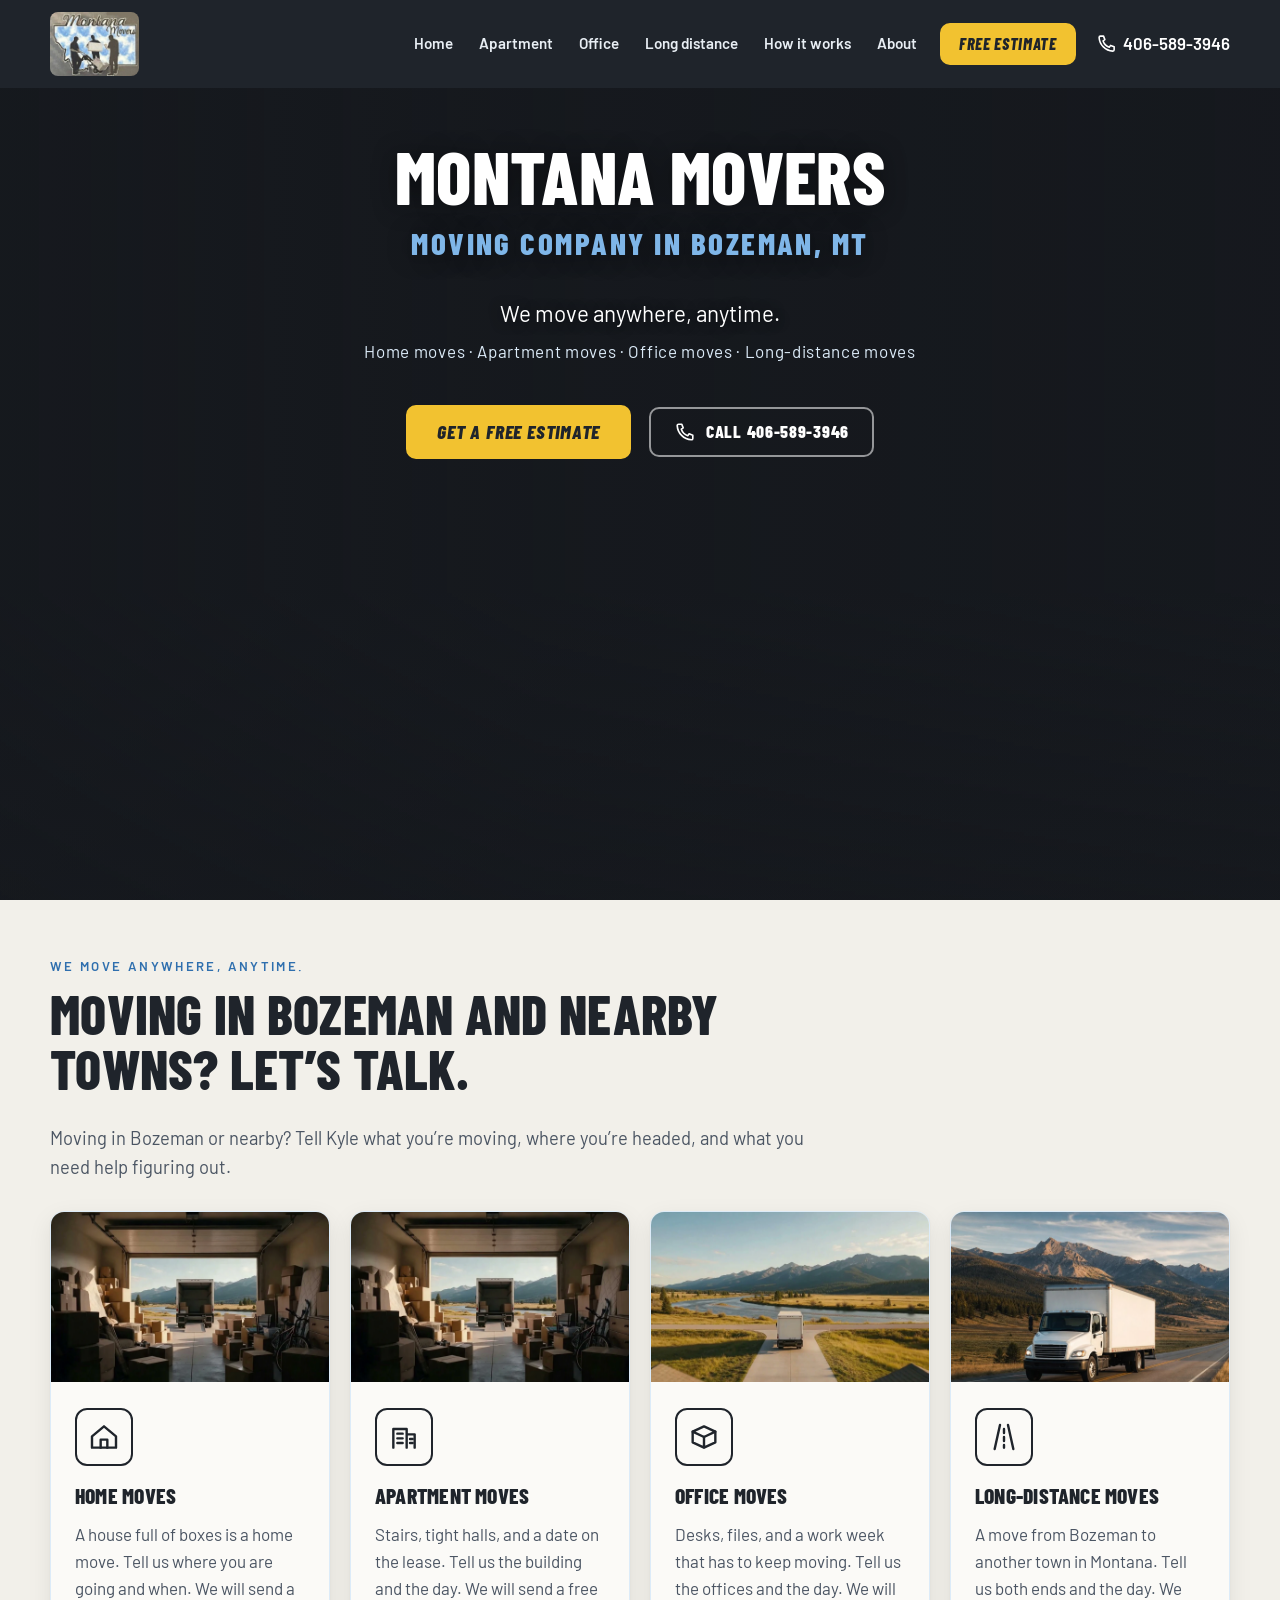
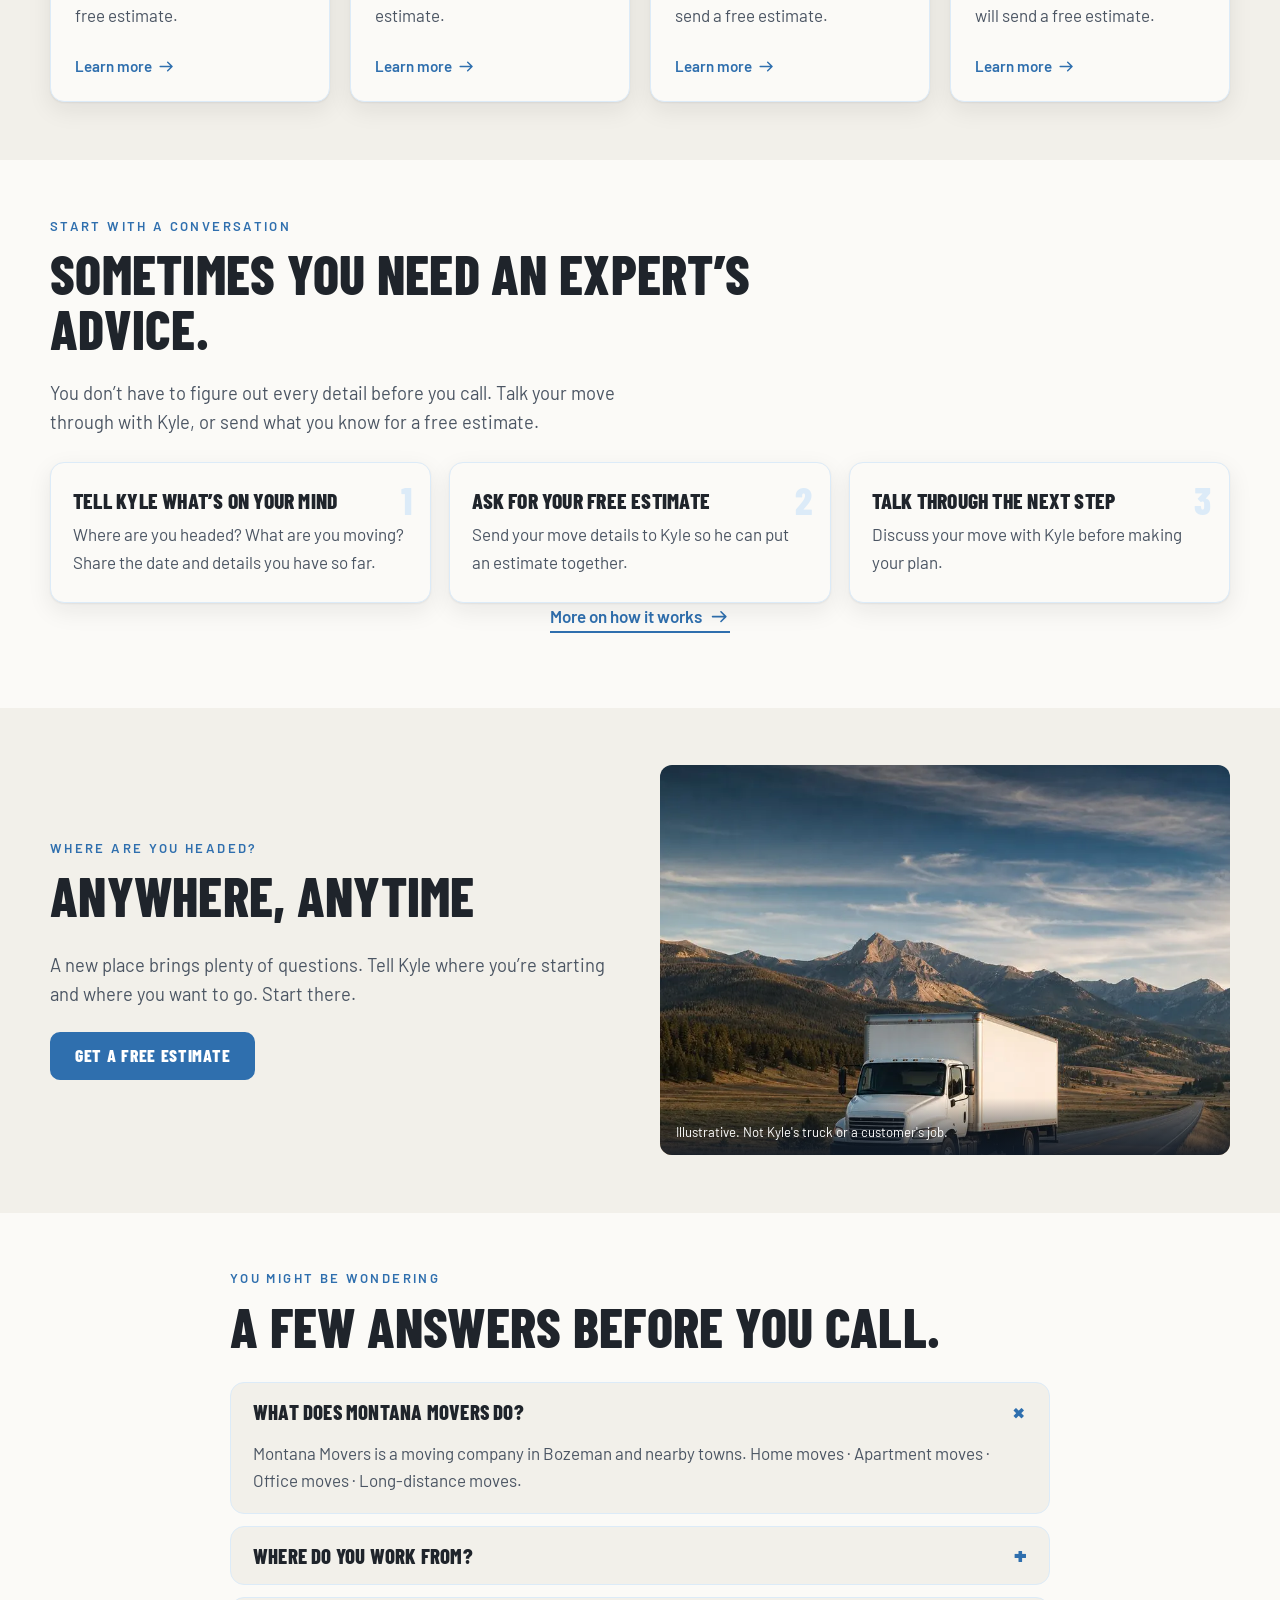
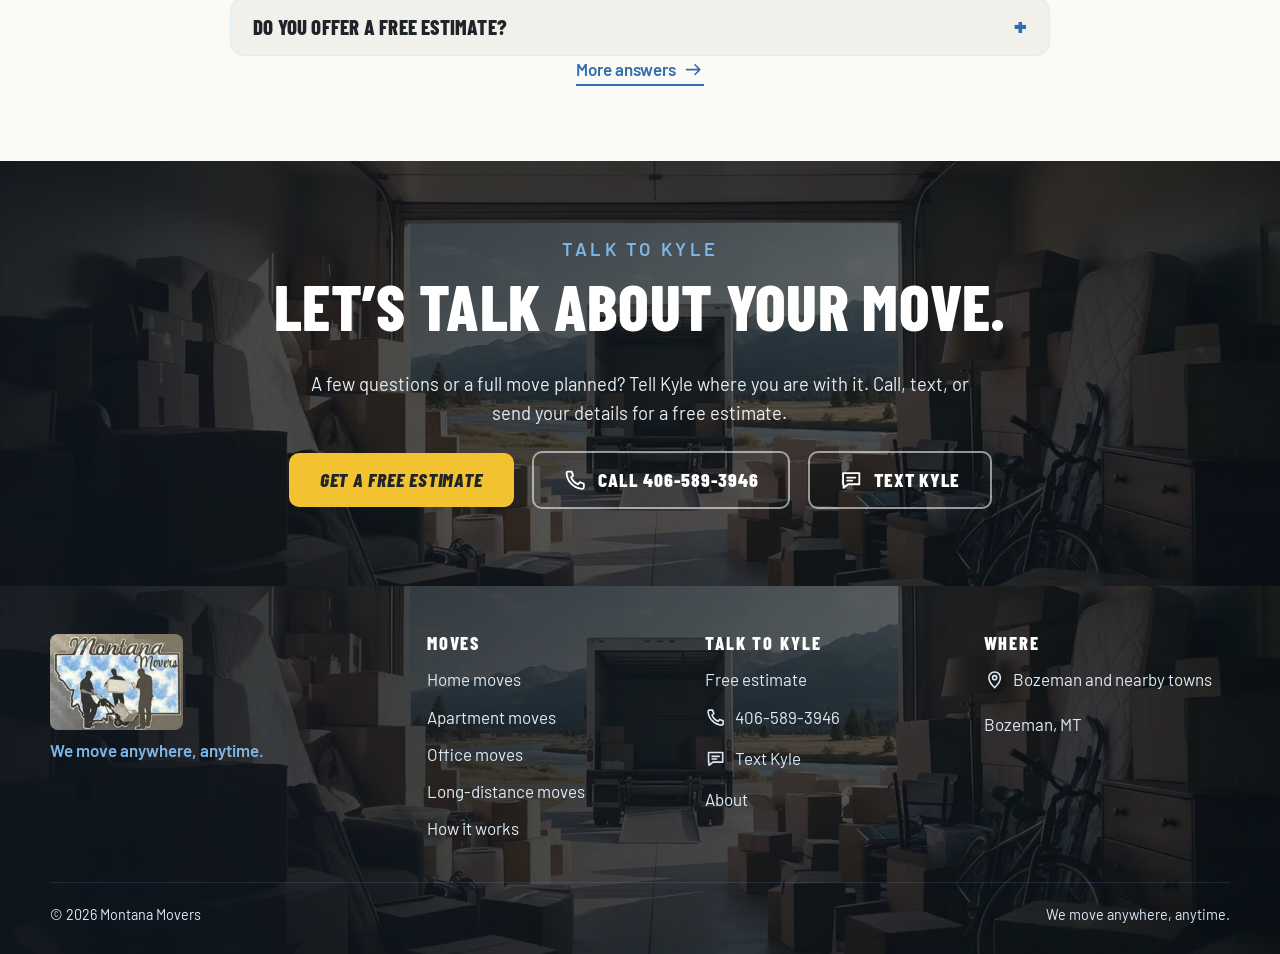
==== commit 10a5460d: "Deploy 2026-10-17 18:46" ====
--- a/docs/index.html
+++ b/docs/index.html
@@ -124,8 +124,8 @@
   <div class="wrap">
     <div class="section-head reveal">
       <p class="kicker">We move anywhere, anytime.</p>
-      <h2 id="do-title">A moving company in Bozeman and nearby towns</h2>
-      <p class="section-lead">Home moves · Apartment moves · Office moves · Long-distance moves. Call or text 406-589-3946, or send a free estimate request.</p>
+      <h2 id="do-title">Moving in Bozeman and nearby towns? Let’s talk.</h2>
+      <p class="section-lead">Moving in Bozeman or nearby? Tell Kyle what you’re moving, where you’re headed, and what you need help figuring out.</p>
     </div>
     <div class="cards">
     <a class="card service-card reveal" style="--i:0" href="./home-moving/">
@@ -163,10 +163,11 @@
 <section class="section section-white" aria-labelledby="steps-title">
   <div class="wrap">
     <div class="section-head reveal">
-      <p class="kicker">Three steps</p>
-      <h2 id="steps-title">How a move starts</h2>
-    </div>
-    <ol class="flow"><li class="reveal" style="--i:0"><span class="flow-n">1</span><h3>Tell us the move</h3><p>Where you are starting, where you are going, and the day.</p></li><li class="reveal" style="--i:1"><span class="flow-n">2</span><h3>Get a free estimate</h3><p>Kyle gets the request and sends an estimate.</p></li><li class="reveal" style="--i:2"><span class="flow-n">3</span><h3>Move day</h3><p>Montana Movers does the move.</p></li></ol>
+      <p class="kicker">Start with a conversation</p>
+      <h2 id="steps-title">Sometimes you need an expert’s advice.</h2>
+    </div>
+    <p class="section-lead advice-intro">You don’t have to figure out every detail before you call. Talk your move through with Kyle, or send what you know for a free estimate.</p>
+    <ol class="flow"><li class="reveal" style="--i:0"><span class="flow-n">1</span><h3>Tell Kyle what’s on your mind</h3><p>Where are you headed? What are you moving? Share the date and details you have so far.</p></li><li class="reveal" style="--i:1"><span class="flow-n">2</span><h3>Ask for your free estimate</h3><p>Send your move details to Kyle so he can put an estimate together.</p></li><li class="reveal" style="--i:2"><span class="flow-n">3</span><h3>Talk through the next step</h3><p>Discuss your move with Kyle before making your plan.</p></li></ol>
     <p class="center reveal"><a class="text-link" href="./how-it-works/">More on how it works<svg class="ico" aria-hidden="true" focusable="false"><use href="#i-arrow"></use></svg></a></p>
   </div>
 </section>
@@ -174,9 +175,9 @@
 <section class="section section-paper" aria-labelledby="road-title">
   <div class="wrap split">
     <div class="reveal">
-      <p class="kicker">On the road</p>
+      <p class="kicker">Where are you headed?</p>
       <h2 id="road-title">Anywhere, anytime</h2>
-      <p class="section-lead">The line on Kyle's card. A white truck on a Montana highway. Not a claim about Kyle's own truck.</p>
+      <p class="section-lead">A new place brings plenty of questions. Tell Kyle where you’re starting and where you want to go. Start there.</p>
       <div class="btn-row">
         <a class="btn btn-sky" href="./free-estimate/"><span>Get a free estimate</span></a>
       </div>
@@ -191,8 +192,8 @@
 <section class="section section-white" aria-labelledby="faq-title">
   <div class="wrap narrow">
     <div class="section-head reveal">
-      <p class="kicker">Good questions</p>
-      <h2 id="faq-title">Before you book</h2>
+      <p class="kicker">You might be wondering</p>
+      <h2 id="faq-title">A few answers before you call.</h2>
     </div>
     <div class="faq"><details class="faq-item reveal" open><summary><h3>What does Montana Movers do?</h3></summary><div class="faq-a"><p>Montana Movers is a moving company in Bozeman and nearby towns. Home moves · Apartment moves · Office moves · Long-distance moves.</p></div></details><details class="faq-item reveal"><summary><h3>Where do you work from?</h3></summary><div class="faq-a"><p>Bozeman, MT. Bozeman and nearby towns.</p></div></details><details class="faq-item reveal"><summary><h3>Do you offer a free estimate?</h3></summary><div class="faq-a"><p>Yes. Send the move details or call 406-589-3946.</p></div></details></div>
     <p class="center reveal"><a class="text-link" href="./how-it-works/#faq">More answers<svg class="ico" aria-hidden="true" focusable="false"><use href="#i-arrow"></use></svg></a></p>
@@ -202,8 +203,8 @@
 <section class="cta-band" aria-labelledby="cta-title">
   <div class="wrap cta-inner reveal">
     <p class="kicker kicker-light">Talk to Kyle</p>
-    <h2 id="cta-title">Ready to move?</h2>
-    <p>Tell Kyle where you are starting, where you are going, and when. He will send a free estimate.</p>
+    <h2 id="cta-title">Let’s talk about your move.</h2>
+    <p>A few questions or a full move planned? Tell Kyle where you are with it. Call, text, or send your details for a free estimate.</p>
     <div class="btn-row">
       <a class="btn btn-yellow btn-lg" href="./free-estimate/"><span>Get a free estimate</span></a>
       <a class="btn btn-ghost-light btn-lg" href="tel:+14065893946"><svg class="ico" aria-hidden="true" focusable="false"><use href="#i-phone"></use></svg><span>Call 406-589-3946</span></a>
--- a/docs/assets/site.css
+++ b/docs/assets/site.css
@@ -443,3 +443,13 @@
 .estimate-photo figcaption { position: absolute; inset: auto 0 0; padding: 24px 16px 12px; color: white; font-size: .74rem; background: linear-gradient(transparent,#101b29dd); }
 @media (min-width: 861px) { .split { align-items: center; gap: 40px; } }
 @media (max-width: 620px) { .service-card-photo { height: 190px; } .road-photo { height: 300px; } }
+
+.advice-intro { max-width: 58ch; margin: -6px 0 24px; }
+
+/* Keep the homepage hero intact. Fill the other dark surfaces with moving-day items. */
+.page-hero { background: linear-gradient(90deg, rgba(16,23,31,.91), rgba(16,23,31,.48)), url('hero/mm-hero-start-16x9.jpg') center 58% / cover; }
+.cta-band { background: linear-gradient(90deg, rgba(16,23,31,.80), rgba(16,23,31,.60)), url('hero/mm-hero-start-16x9.jpg') center 50% / cover; }
+.footer-body { background: linear-gradient(90deg, rgba(16,23,31,.88), rgba(16,23,31,.60)), url('hero/mm-hero-start-16x9.jpg') center 68% / cover; }
+@media (max-width: 620px) {
+ .page-hero, .cta-band, .footer-body { background-position: 64% center; }
+}
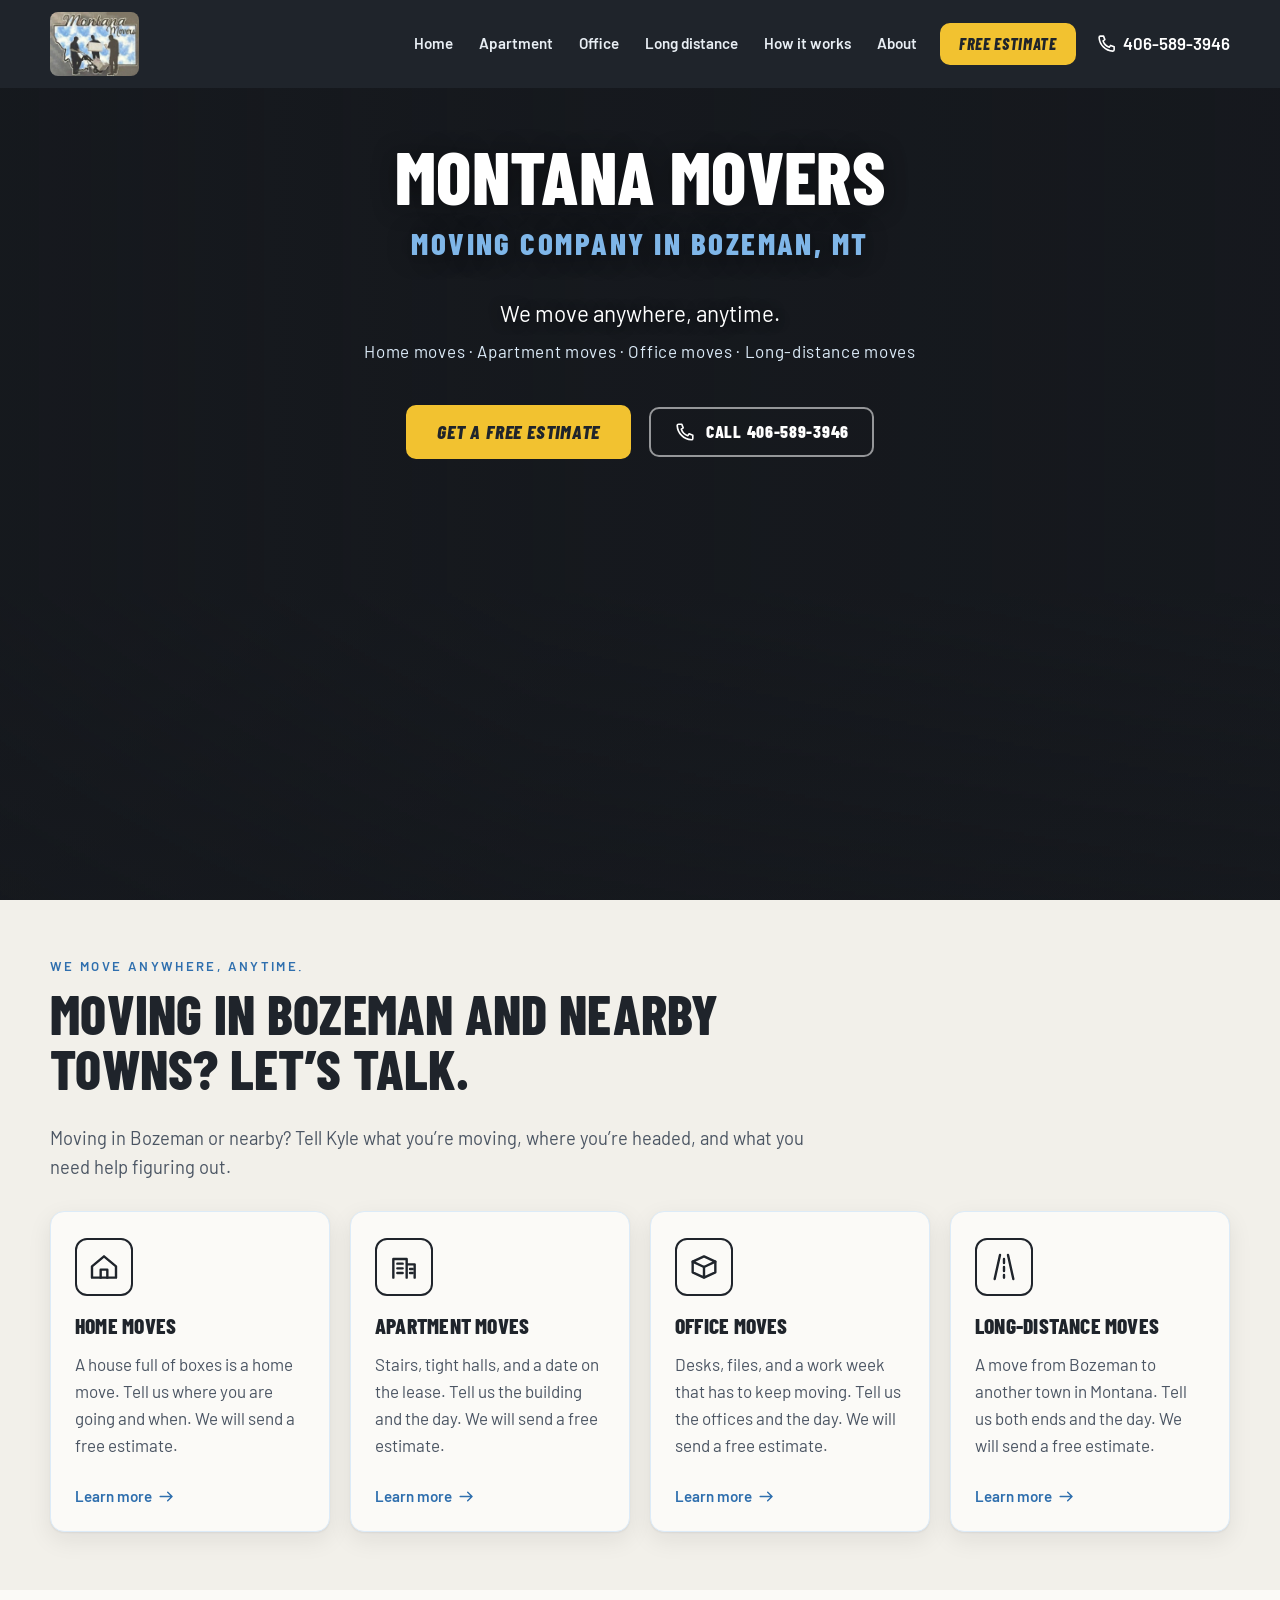
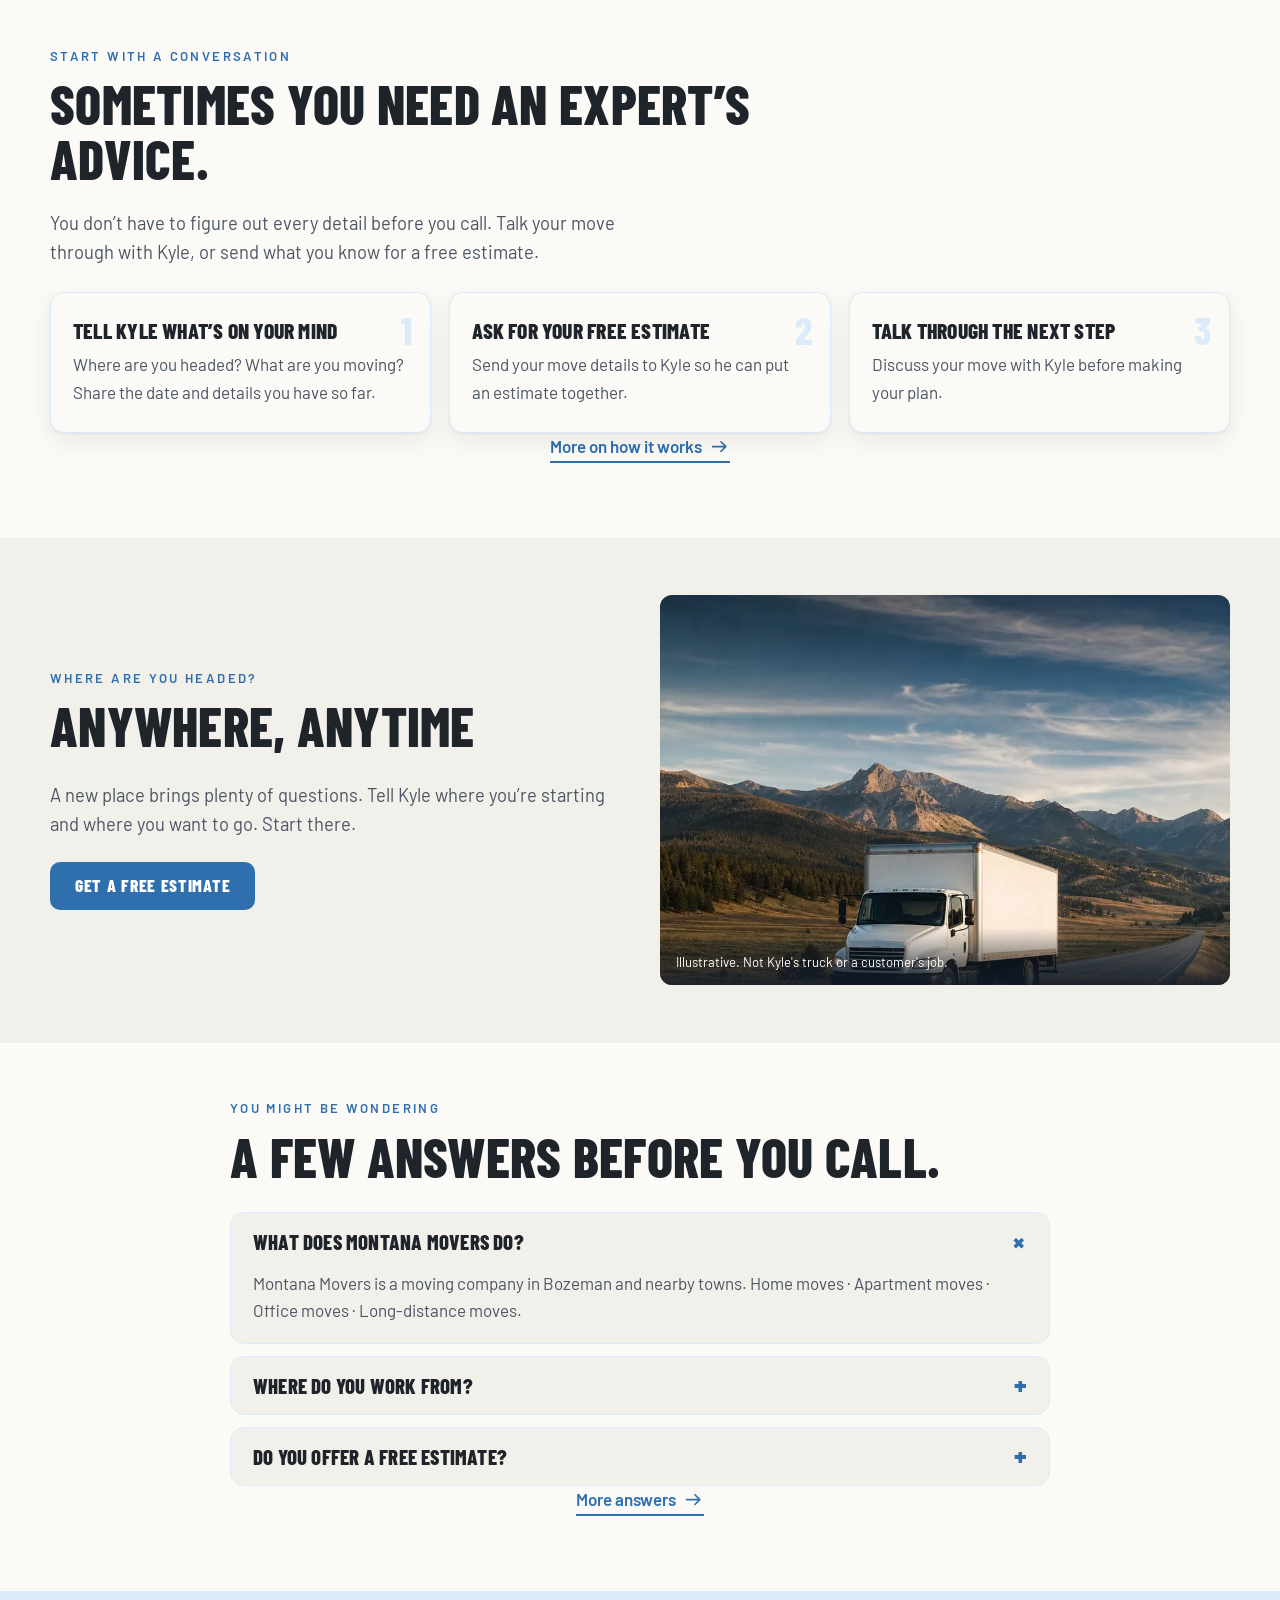
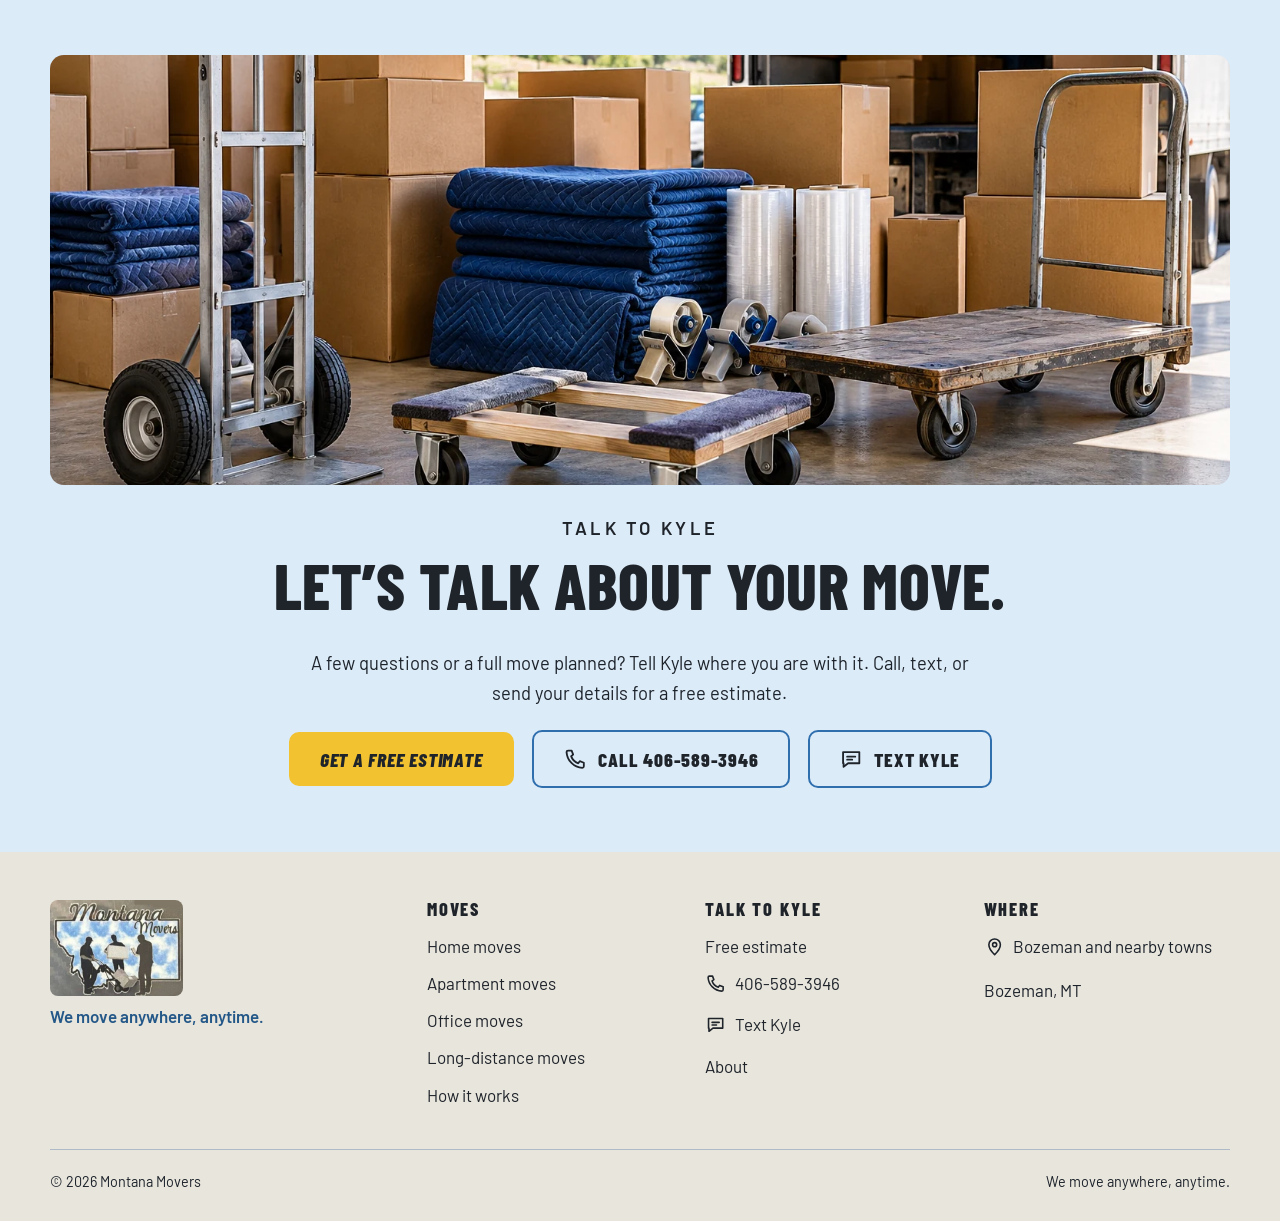
==== commit 8d0fba9a: "Deploy 2026-10-18 10:37" ====
--- a/docs/index.html
+++ b/docs/index.html
@@ -8,19 +8,19 @@
 <link rel="canonical" href="https://montanamoversmt.com/">
 <meta name="theme-color" content="#16191E">
 <meta name="format-detection" content="telephone=no">
-<link rel="icon" href="./assets/favicon.png?v=20261017-imagery-v2" type="image/png">
+<link rel="icon" href="./assets/favicon.png?v=20261018-unique-scenes-v3" type="image/png">
 <link rel="apple-touch-icon" href="./assets/apple-touch-icon.png">
 <link rel="preconnect" href="https://fonts.googleapis.com">
 <link rel="preconnect" href="https://fonts.gstatic.com" crossorigin>
 <link rel="stylesheet" href="https://fonts.googleapis.com/css2?family=Barlow+Condensed:ital,wght@0,600;0,800;1,800&family=Barlow:wght@400;500;600&display=swap">
-<link rel="stylesheet" href="./assets/site.css?v=20261017-imagery-v2">
+<link rel="stylesheet" href="./assets/site.css?v=20261018-unique-scenes-v3">
 <link rel="preload" as="image" href="./assets/hero/mm-hero-start-16x9.webp" fetchpriority="high" imagesrcset="./assets/hero/mm-hero-start-9x16.webp 1080w, ./assets/hero/mm-hero-start-16x9.webp 1920w" imagesizes="100vw">
 <meta property="og:type" content="website">
 <meta property="og:site_name" content="Montana Movers">
 <meta property="og:title" content="Montana Movers | Moving Company in Bozeman, MT">
 <meta property="og:description" content="Montana Movers is a moving company in Bozeman, MT. Home, apartment, office, and long-distance moves. Get a free estimate or call 406-589-3946.">
 <meta property="og:url" content="https://montanamoversmt.com/">
-<meta property="og:image" content="https://montanamoversmt.com/assets/og-image.png?v=20261017-imagery-v2">
+<meta property="og:image" content="https://montanamoversmt.com/assets/og-image.png?v=20261018-unique-scenes-v3">
 <meta property="og:image:width" content="1200">
 <meta property="og:image:height" content="630">
 <meta property="og:image:alt" content="Montana Movers. Bozeman, MT. We move anywhere, anytime. Free estimate: 406-589-3946. Illustrative white truck and mountain landscape.">
@@ -28,7 +28,7 @@
 <meta name="twitter:card" content="summary_large_image">
 <meta name="twitter:title" content="Montana Movers | Moving Company in Bozeman, MT">
 <meta name="twitter:description" content="Montana Movers is a moving company in Bozeman, MT. Home, apartment, office, and long-distance moves. Get a free estimate or call 406-589-3946.">
-<meta name="twitter:image" content="https://montanamoversmt.com/assets/og-image.png?v=20261017-imagery-v2">
+<meta name="twitter:image" content="https://montanamoversmt.com/assets/og-image.png?v=20261018-unique-scenes-v3">
 <meta name="geo.region" content="US-MT">
 <meta name="geo.placename" content="Bozeman">
 <script type="application/ld+json">{"@context":"https://schema.org","@type":"MovingCompany","@id":"https://montanamoversmt.com/#business","name":"Montana Movers","url":"https://montanamoversmt.com/","telephone":"+1-406-589-3946","logo":"https://montanamoversmt.com/assets/brand/montana-movers-logo.jpg","image":"https://montanamoversmt.com/assets/hero/mm-hero-end-16x9.jpg","slogan":"We move anywhere, anytime.","address":{"@type":"PostalAddress","addressLocality":"Bozeman","addressRegion":"MT","addressCountry":"US"},"areaServed":[{"@type":"City","name":"Bozeman"},{"@type":"State","name":"Montana"}],"hasOfferCatalog":{"@type":"OfferCatalog","name":"Moving services","itemListElement":[{"@type":"Offer","itemOffered":{"@type":"Service","name":"Home moves","url":"https://montanamoversmt.com/home-moving/"}},{"@type":"Offer","itemOffered":{"@type":"Service","name":"Apartment moves","url":"https://montanamoversmt.com/apartment-moving/"}},{"@type":"Offer","itemOffered":{"@type":"Service","name":"Office moves","url":"https://montanamoversmt.com/office-moving/"}},{"@type":"Offer","itemOffered":{"@type":"Service","name":"Long-distance moves","url":"https://montanamoversmt.com/long-distance-moving/"}}]}}</script>
@@ -62,7 +62,7 @@
 <header class="site-header" data-header>
   <div class="wrap header-inner">
     <a class="brand" href="./" aria-label="Montana Movers, home">
-      <img class="brand-logo" src="./assets/brand/montana-movers-logo.jpg?v=20261017-imagery-v2" alt="Montana Movers" width="400" height="288" decoding="async">
+      <img class="brand-logo" src="./assets/brand/montana-movers-logo.jpg?v=20261018-unique-scenes-v3" alt="Montana Movers" width="400" height="288" decoding="async">
     </a>
     <nav class="nav" aria-label="Main">
       <button class="nav-toggle" type="button" aria-expanded="false" aria-controls="nav-menu"><span class="bars" aria-hidden="true"></span><span class="nav-toggle-label">Menu</span></button>
@@ -82,20 +82,20 @@
   <div class="hero-media" aria-hidden="true">
     
     <picture class="hero-poster hero-poster-start">
-      <source media="(orientation: portrait)" type="image/webp" srcset="./assets/hero/mm-hero-start-9x16.webp?v=20261017-imagery-v2">
-      <source media="(orientation: portrait)" type="image/jpeg" srcset="./assets/hero/mm-hero-start-9x16.jpg?v=20261017-imagery-v2">
-      <source type="image/webp" srcset="./assets/hero/mm-hero-start-16x9.webp?v=20261017-imagery-v2">
-      <img src="./assets/hero/mm-hero-start-16x9.jpg?v=20261017-imagery-v2" alt="Packed two-car garage with a clear path to an open door. Illustrative scene, not a customer home." width="1920" height="1080" fetchpriority="high" decoding="async">
+      <source media="(orientation: portrait)" type="image/webp" srcset="./assets/hero/mm-hero-start-9x16.webp?v=20261018-unique-scenes-v3">
+      <source media="(orientation: portrait)" type="image/jpeg" srcset="./assets/hero/mm-hero-start-9x16.jpg?v=20261018-unique-scenes-v3">
+      <source type="image/webp" srcset="./assets/hero/mm-hero-start-16x9.webp?v=20261018-unique-scenes-v3">
+      <img src="./assets/hero/mm-hero-start-16x9.jpg?v=20261018-unique-scenes-v3" alt="Packed two-car garage with a clear path to an open door. Illustrative scene, not a customer home." width="1920" height="1080" fetchpriority="high" decoding="async">
     </picture>
     
     <picture class="hero-poster hero-poster-end">
-      <source media="(orientation: portrait)" type="image/webp" srcset="./assets/hero/mm-hero-end-9x16.webp?v=20261017-imagery-v2">
-      <source media="(orientation: portrait)" type="image/jpeg" srcset="./assets/hero/mm-hero-end-9x16.jpg?v=20261017-imagery-v2">
-      <source type="image/webp" srcset="./assets/hero/mm-hero-end-16x9.webp?v=20261017-imagery-v2">
-      <img src="./assets/hero/mm-hero-end-16x9.jpg?v=20261017-imagery-v2" alt="A plain white moving truck on a driveway under Montana mountains and open sky. Illustrative scene, not Kyle's truck." width="1920" height="1080"  decoding="async">
+      <source media="(orientation: portrait)" type="image/webp" srcset="./assets/hero/mm-hero-end-9x16.webp?v=20261018-unique-scenes-v3">
+      <source media="(orientation: portrait)" type="image/jpeg" srcset="./assets/hero/mm-hero-end-9x16.jpg?v=20261018-unique-scenes-v3">
+      <source type="image/webp" srcset="./assets/hero/mm-hero-end-16x9.webp?v=20261018-unique-scenes-v3">
+      <img src="./assets/hero/mm-hero-end-16x9.jpg?v=20261018-unique-scenes-v3" alt="A plain white moving truck on a driveway under Montana mountains and open sky. Illustrative scene, not Kyle's truck." width="1920" height="1080"  decoding="async">
     </picture>
     <canvas class="hero-canvas" data-hero-canvas></canvas>
-    <video class="hero-video" data-hero-video poster="./assets/hero/mm-hero-start-16x9.jpg?v=20261017-imagery-v2" muted playsinline preload="none" disablepictureinpicture tabindex="-1" data-src-16x9="./assets/hero/mm-hero-scrub-16x9.mp4?v=20261017-imagery-v2" data-src-9x16="./assets/hero/mm-hero-scrub-9x16.mp4?v=20261017-imagery-v2"></video>
+    <video class="hero-video" data-hero-video poster="./assets/hero/mm-hero-start-16x9.jpg?v=20261018-unique-scenes-v3" muted playsinline preload="none" disablepictureinpicture tabindex="-1" data-src-16x9="./assets/hero/mm-hero-scrub-16x9.mp4?v=20261018-unique-scenes-v3" data-src-9x16="./assets/hero/mm-hero-scrub-9x16.mp4?v=20261018-unique-scenes-v3"></video>
   </div>
   <div class="hero-inner">
     <a class="skip-intro" href="#what-we-do">Skip intro</a>
@@ -129,28 +129,24 @@
     </div>
     <div class="cards">
     <a class="card service-card reveal" style="--i:0" href="./home-moving/">
-      <img class="service-card-photo" src="./assets/photos/moving-day.webp?v=20261017-imagery-v2" alt="" width="1200" height="800" loading="lazy">
       <span class="card-ico"><svg class="ico" aria-hidden="true" focusable="false"><use href="#i-home"></use></svg></span>
       <h3>Home moves</h3>
       <p>A house full of boxes is a home move. Tell us where you are going and when. We will send a free estimate.</p>
       <span class="card-foot"><span class="card-more">Learn more<svg class="ico" aria-hidden="true" focusable="false"><use href="#i-arrow"></use></svg></span></span>
     </a>
     <a class="card service-card reveal" style="--i:1" href="./apartment-moving/">
-      <img class="service-card-photo" src="./assets/photos/moving-day.webp?v=20261017-imagery-v2" alt="" width="1200" height="800" loading="lazy">
       <span class="card-ico"><svg class="ico" aria-hidden="true" focusable="false"><use href="#i-building"></use></svg></span>
       <h3>Apartment moves</h3>
       <p>Stairs, tight halls, and a date on the lease. Tell us the building and the day. We will send a free estimate.</p>
       <span class="card-foot"><span class="card-more">Learn more<svg class="ico" aria-hidden="true" focusable="false"><use href="#i-arrow"></use></svg></span></span>
     </a>
     <a class="card service-card reveal" style="--i:2" href="./office-moving/">
-      <img class="service-card-photo" src="./assets/photos/montana-arrival.webp?v=20261017-imagery-v2" alt="" width="1200" height="800" loading="lazy">
       <span class="card-ico"><svg class="ico" aria-hidden="true" focusable="false"><use href="#i-box"></use></svg></span>
       <h3>Office moves</h3>
       <p>Desks, files, and a work week that has to keep moving. Tell us the offices and the day. We will send a free estimate.</p>
       <span class="card-foot"><span class="card-more">Learn more<svg class="ico" aria-hidden="true" focusable="false"><use href="#i-arrow"></use></svg></span></span>
     </a>
     <a class="card service-card reveal" style="--i:3" href="./long-distance-moving/">
-      <img class="service-card-photo" src="./assets/photos/montana-road.webp?v=20261017-imagery-v2" alt="" width="1200" height="800" loading="lazy">
       <span class="card-ico"><svg class="ico" aria-hidden="true" focusable="false"><use href="#i-road"></use></svg></span>
       <h3>Long-distance moves</h3>
       <p>A move from Bozeman to another town in Montana. Tell us both ends and the day. We will send a free estimate.</p>
@@ -183,7 +179,7 @@
       </div>
     </div>
     <figure class="road-photo reveal">
-      <img src="./assets/photos/highway-truck-4x5.webp?v=20261017-imagery-v2" alt="A white box truck on a Montana highway with mountains ahead. Illustrative. Not Kyle's truck." width="1200" height="1500" loading="lazy">
+      <img src="./assets/photos/highway-truck-4x5.webp?v=20261018-unique-scenes-v3" alt="A white box truck on a Montana highway with mountains ahead. Illustrative. Not Kyle's truck." width="1200" height="1500" loading="lazy">
       <figcaption>Illustrative. Not Kyle's truck or a customer's job.</figcaption>
     </figure>
   </div>
@@ -201,6 +197,7 @@
 </section>
 
 <section class="cta-band" aria-labelledby="cta-title">
+  <img class="cta-supplies" src="./assets/photos/unique/supplies.webp?v=20261018-unique-scenes-v3" alt="Illustrative moving supplies: hand truck, furniture dolly, cart, wrap, blankets and boxes." width="1536" height="1024" loading="lazy">
   <div class="wrap cta-inner reveal">
     <p class="kicker kicker-light">Talk to Kyle</p>
     <h2 id="cta-title">Let’s talk about your move.</h2>
@@ -217,7 +214,7 @@
   <div class="footer-body">
     <div class="wrap footer-grid">
       <div class="footer-brand">
-        <a class="brand brand-footer" href="./" aria-label="Montana Movers, home"><img class="brand-logo" src="./assets/brand/montana-movers-logo.jpg?v=20261017-imagery-v2" alt="Montana Movers" width="400" height="288" decoding="async"></a>
+        <a class="brand brand-footer" href="./" aria-label="Montana Movers, home"><img class="brand-logo" src="./assets/brand/montana-movers-logo.jpg?v=20261018-unique-scenes-v3" alt="Montana Movers" width="400" height="288" decoding="async"></a>
         <p class="footer-tagline">We move anywhere, anytime.</p>
       </div>
       <div>
@@ -253,8 +250,8 @@
   <a href="sms:+14065893946"><svg class="ico" aria-hidden="true" focusable="false"><use href="#i-chat"></use></svg><span>Text</span></a>
   <a class="mb-primary" href="./free-estimate/"><span>Free estimate</span></a>
 </div>
-<script src="./assets/config.js?v=20261017-imagery-v2"></script>
-<script src="./assets/mm-core.js?v=20261017-imagery-v2"></script>
-<script src="./assets/site.js?v=20261017-imagery-v2" defer></script>
+<script src="./assets/config.js?v=20261018-unique-scenes-v3"></script>
+<script src="./assets/mm-core.js?v=20261018-unique-scenes-v3"></script>
+<script src="./assets/site.js?v=20261018-unique-scenes-v3" defer></script>
 </body>
 </html>
--- a/docs/assets/site.css
+++ b/docs/assets/site.css
@@ -431,9 +431,6 @@
 .section { padding-block: clamp(36px, 4.5vw, 60px); }
 .page-hero { padding-block: clamp(40px, 5vw, 68px); }
 .service-card { overflow: hidden; }
-.service-card-photo { width: calc(100% + 48px); max-width: none; height: 170px; object-fit: cover; margin: -26px -24px 22px; }
-.service-card:nth-child(2) .service-card-photo { object-position: 75% 55%; }
-.cta-band { background: linear-gradient(#101b29d9, #101b29e8), url('photos/highway-truck-16x9.webp') center 55% / cover; padding-block: clamp(46px, 6vw, 78px); }
 .road-photo { height: 390px; }
 .road-photo img { height: 100%; }
 #road-title { margin-top: 0; }
@@ -442,14 +439,22 @@
 .estimate-photo img { width: 100%; aspect-ratio: 3/2; object-fit: cover; }
 .estimate-photo figcaption { position: absolute; inset: auto 0 0; padding: 24px 16px 12px; color: white; font-size: .74rem; background: linear-gradient(transparent,#101b29dd); }
 @media (min-width: 861px) { .split { align-items: center; gap: 40px; } }
-@media (max-width: 620px) { .service-card-photo { height: 190px; } .road-photo { height: 300px; } }
 
 .advice-intro { max-width: 58ch; margin: -6px 0 24px; }
 
 /* Keep the homepage hero intact. Fill the other dark surfaces with moving-day items. */
-.page-hero { background: linear-gradient(90deg, rgba(16,23,31,.91), rgba(16,23,31,.48)), url('hero/mm-hero-start-16x9.jpg') center 58% / cover; }
-.cta-band { background: linear-gradient(90deg, rgba(16,23,31,.80), rgba(16,23,31,.60)), url('hero/mm-hero-start-16x9.jpg') center 50% / cover; }
-.footer-body { background: linear-gradient(90deg, rgba(16,23,31,.88), rgba(16,23,31,.60)), url('hero/mm-hero-start-16x9.jpg') center 68% / cover; }
 @media (max-width: 620px) {
- .page-hero, .cta-band, .footer-body { background-position: 64% center; }
-}
+}
+
+/* Content photographs have a single placement. No repeated raster backgrounds. */
+.page-hero { background: linear-gradient(135deg, #1F2D3B, #2F4B64); }
+.cta-band { background: #DCEBF8; color: #1D232B; padding-block: clamp(40px,5vw,66px); }
+.cta-band h2, .cta-band .kicker { color: #1F242B; }
+.cta-band .btn-ghost-light { color: #1F242B; border-color: #2F6FAE; }
+.cta-inner { position: relative; z-index: 1; }
+.cta-supplies { width: min(1180px,calc(100% - 32px)); height: clamp(230px,34vw,430px); object-fit: cover; object-position: center 57%; border-radius: 14px; margin: 0 auto 32px; }
+.footer-body { background: #E8E5DC; color: #1D232B; }
+.site-footer a, .footer-h { color: #1F242B; }
+.site-footer .footer-tagline { color: #245888; }
+.legal { border-color: #AEBAC6; }
+@media (max-width: 620px) { .road-photo { height: 300px; } }
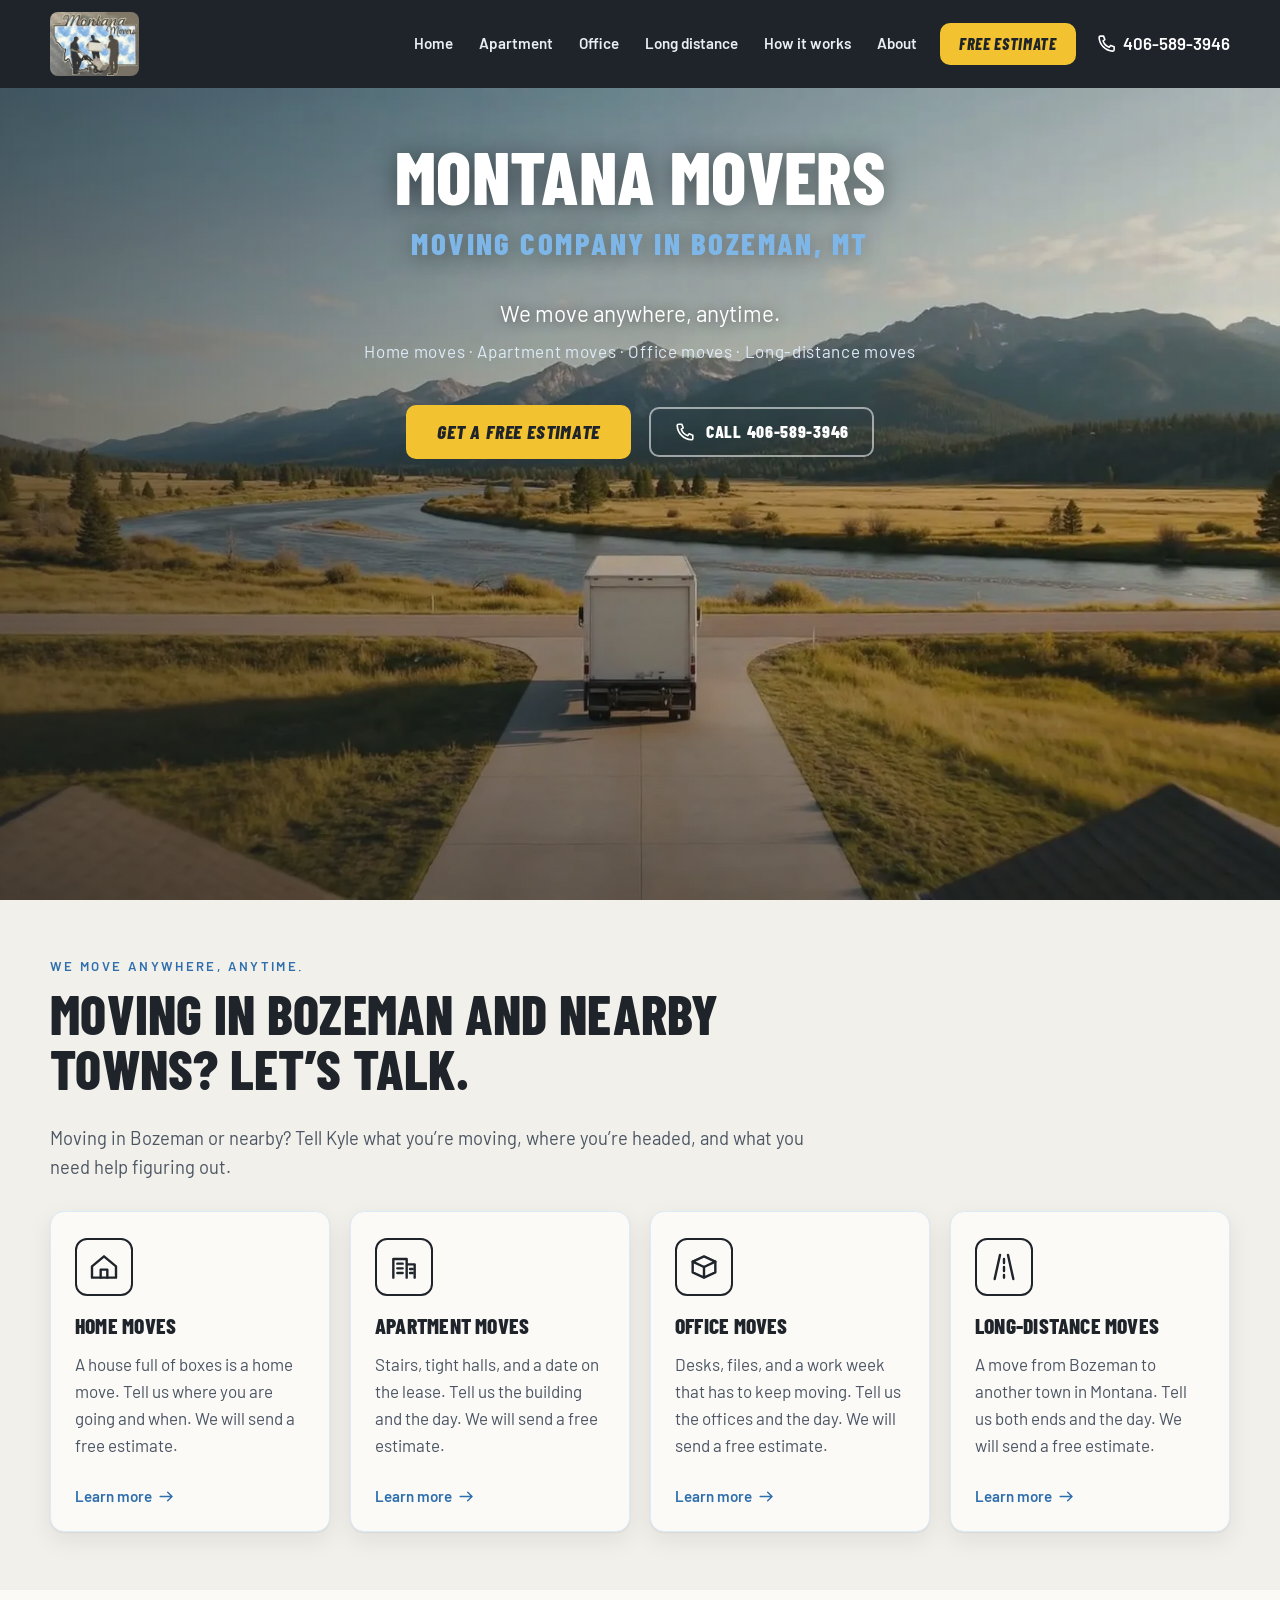
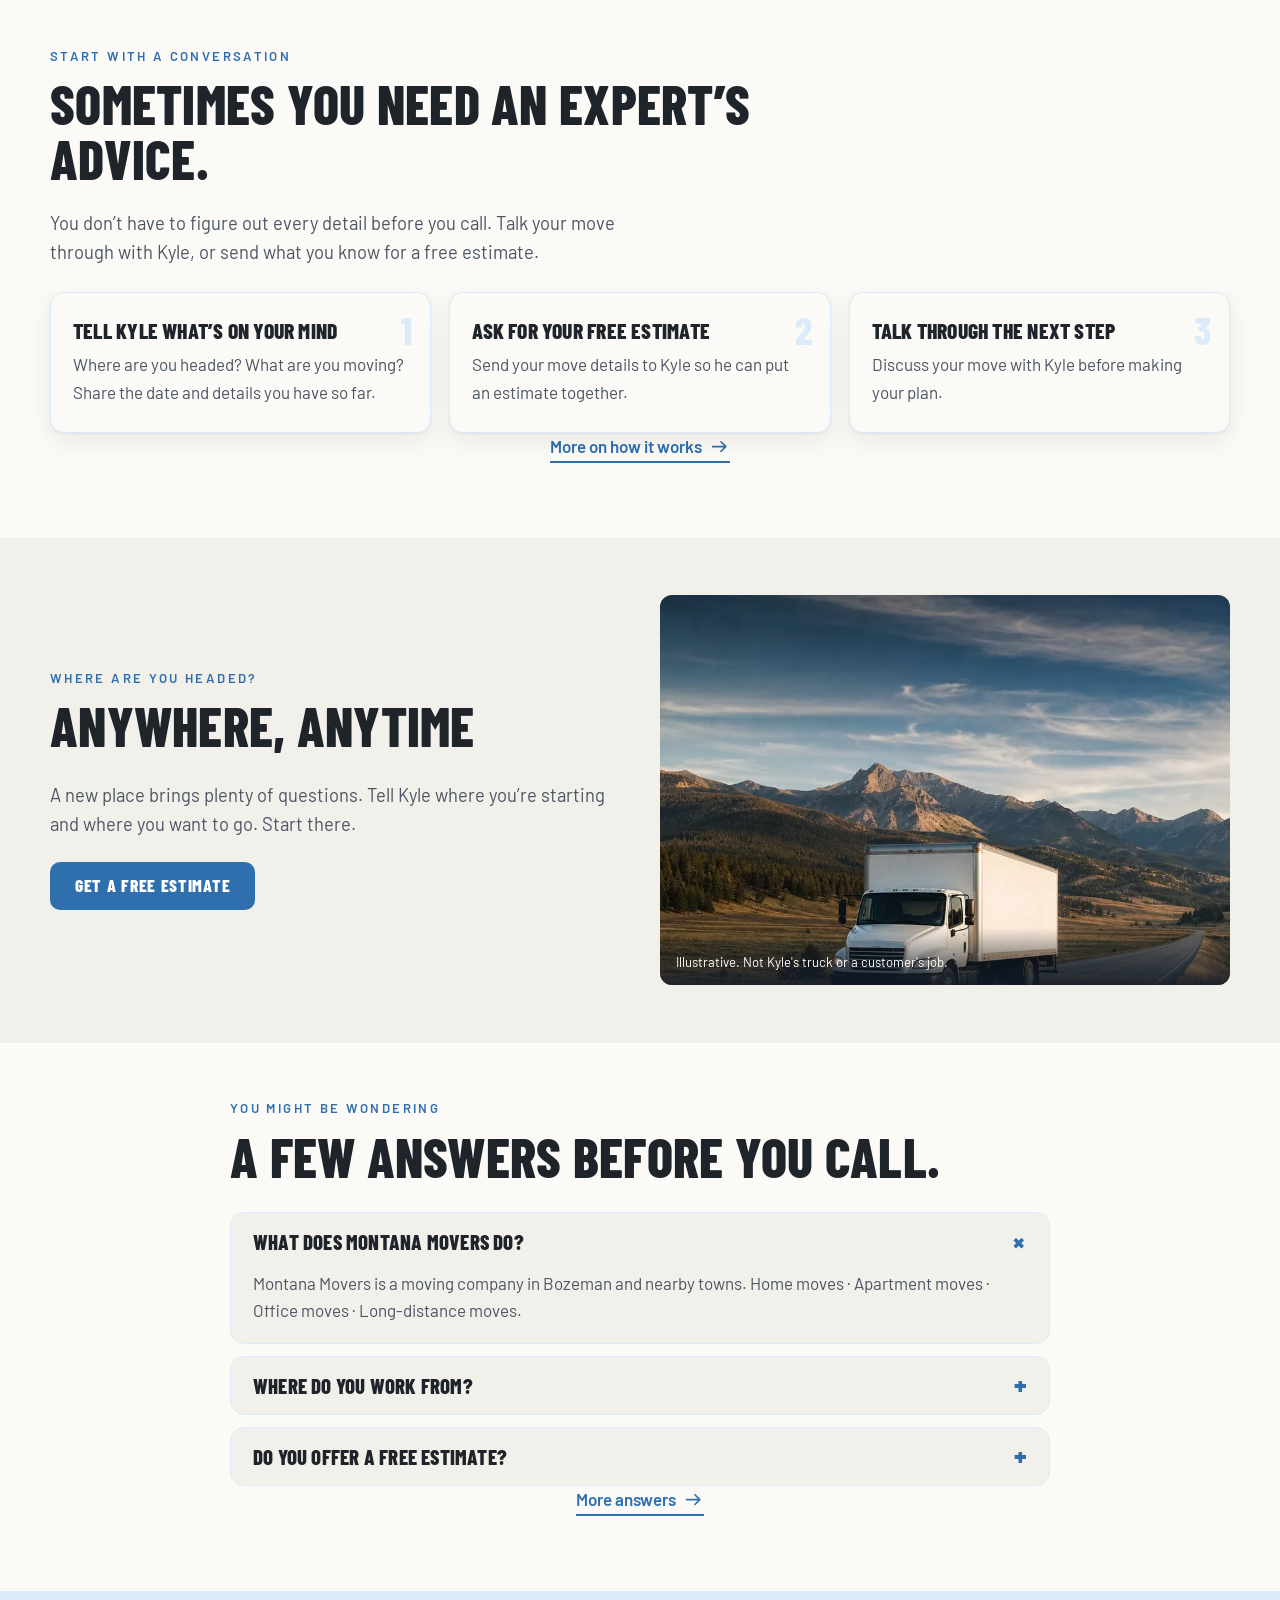
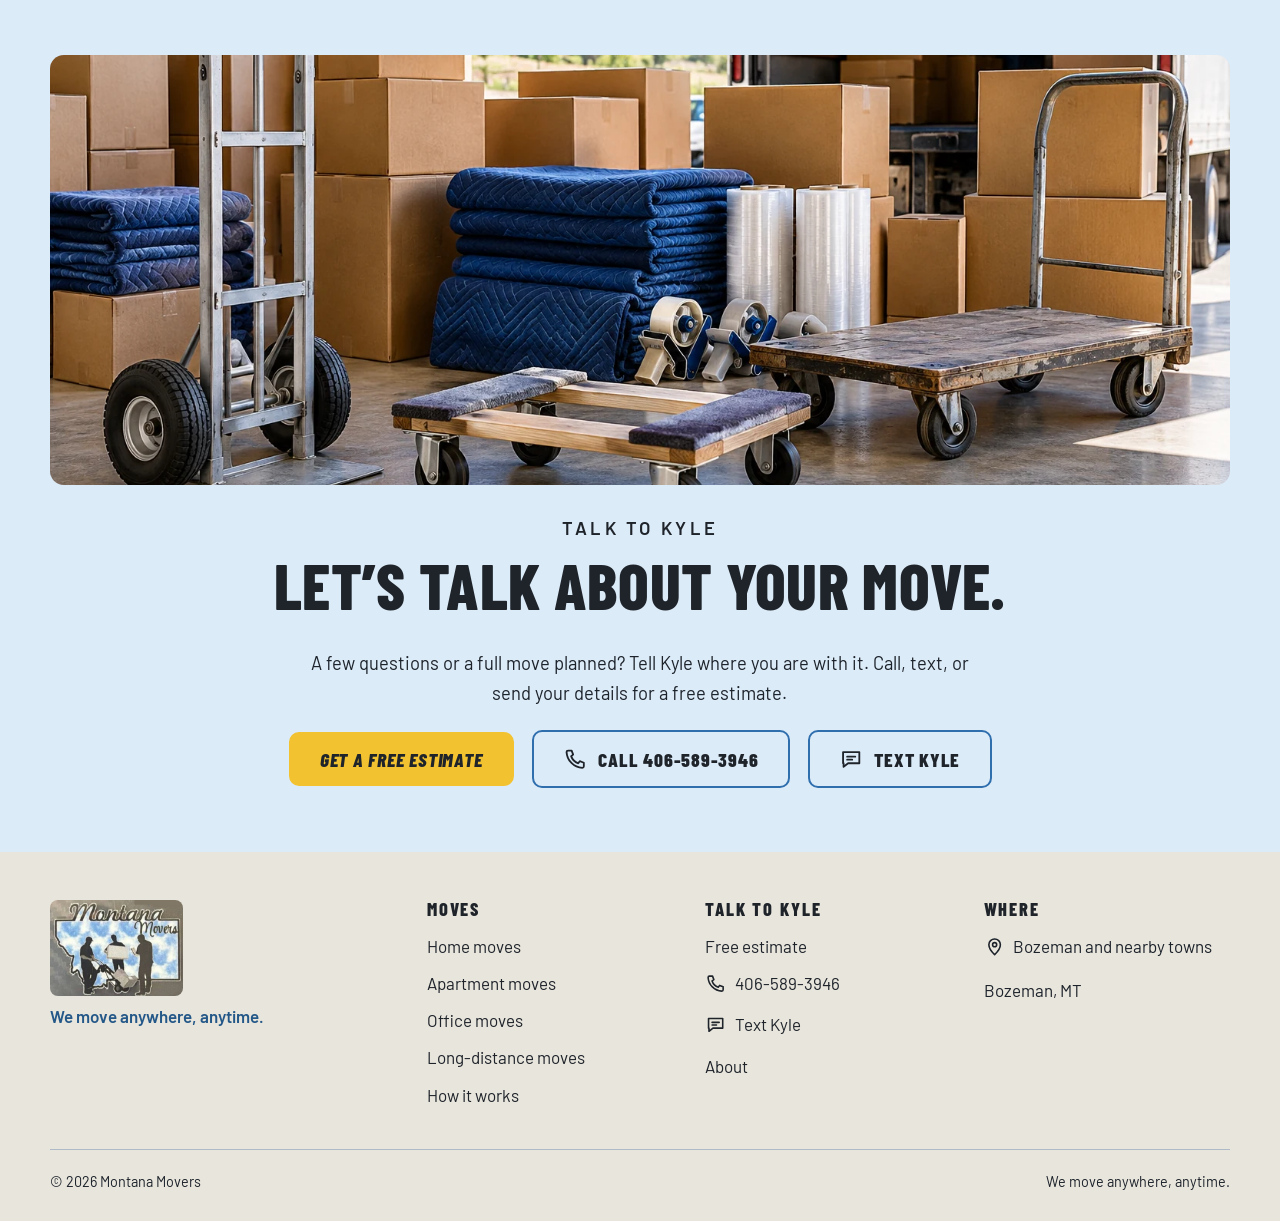
==== commit 5c5af50e: "Deploy 2026-11-08 16:53" ====
--- a/docs/index.html
+++ b/docs/index.html
@@ -253,5 +253,6 @@
 <script src="./assets/config.js?v=20261018-unique-scenes-v3"></script>
 <script src="./assets/mm-core.js?v=20261018-unique-scenes-v3"></script>
 <script src="./assets/site.js?v=20261018-unique-scenes-v3" defer></script>
+<script src="./assets/fg-collect.js?v=20261018-unique-scenes-v3" data-business="montana-movers" defer></script>
 </body>
 </html>
